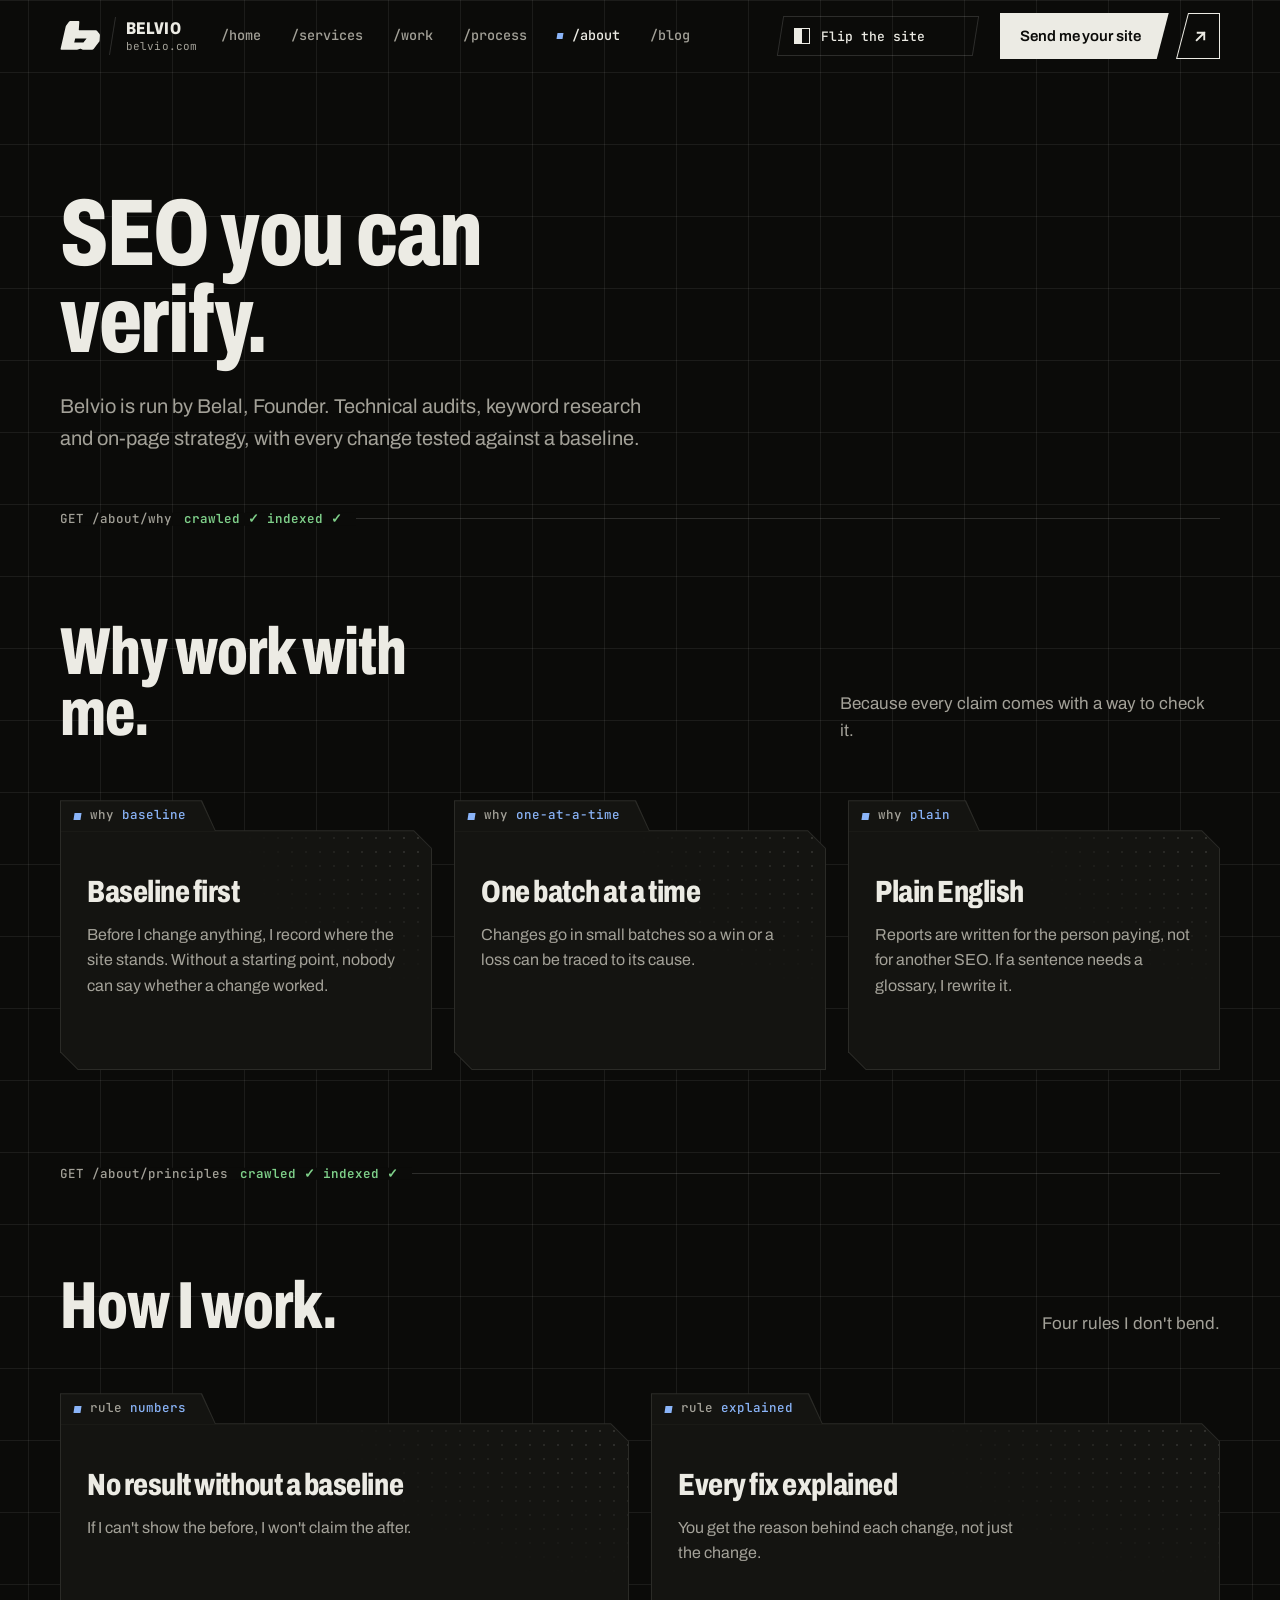
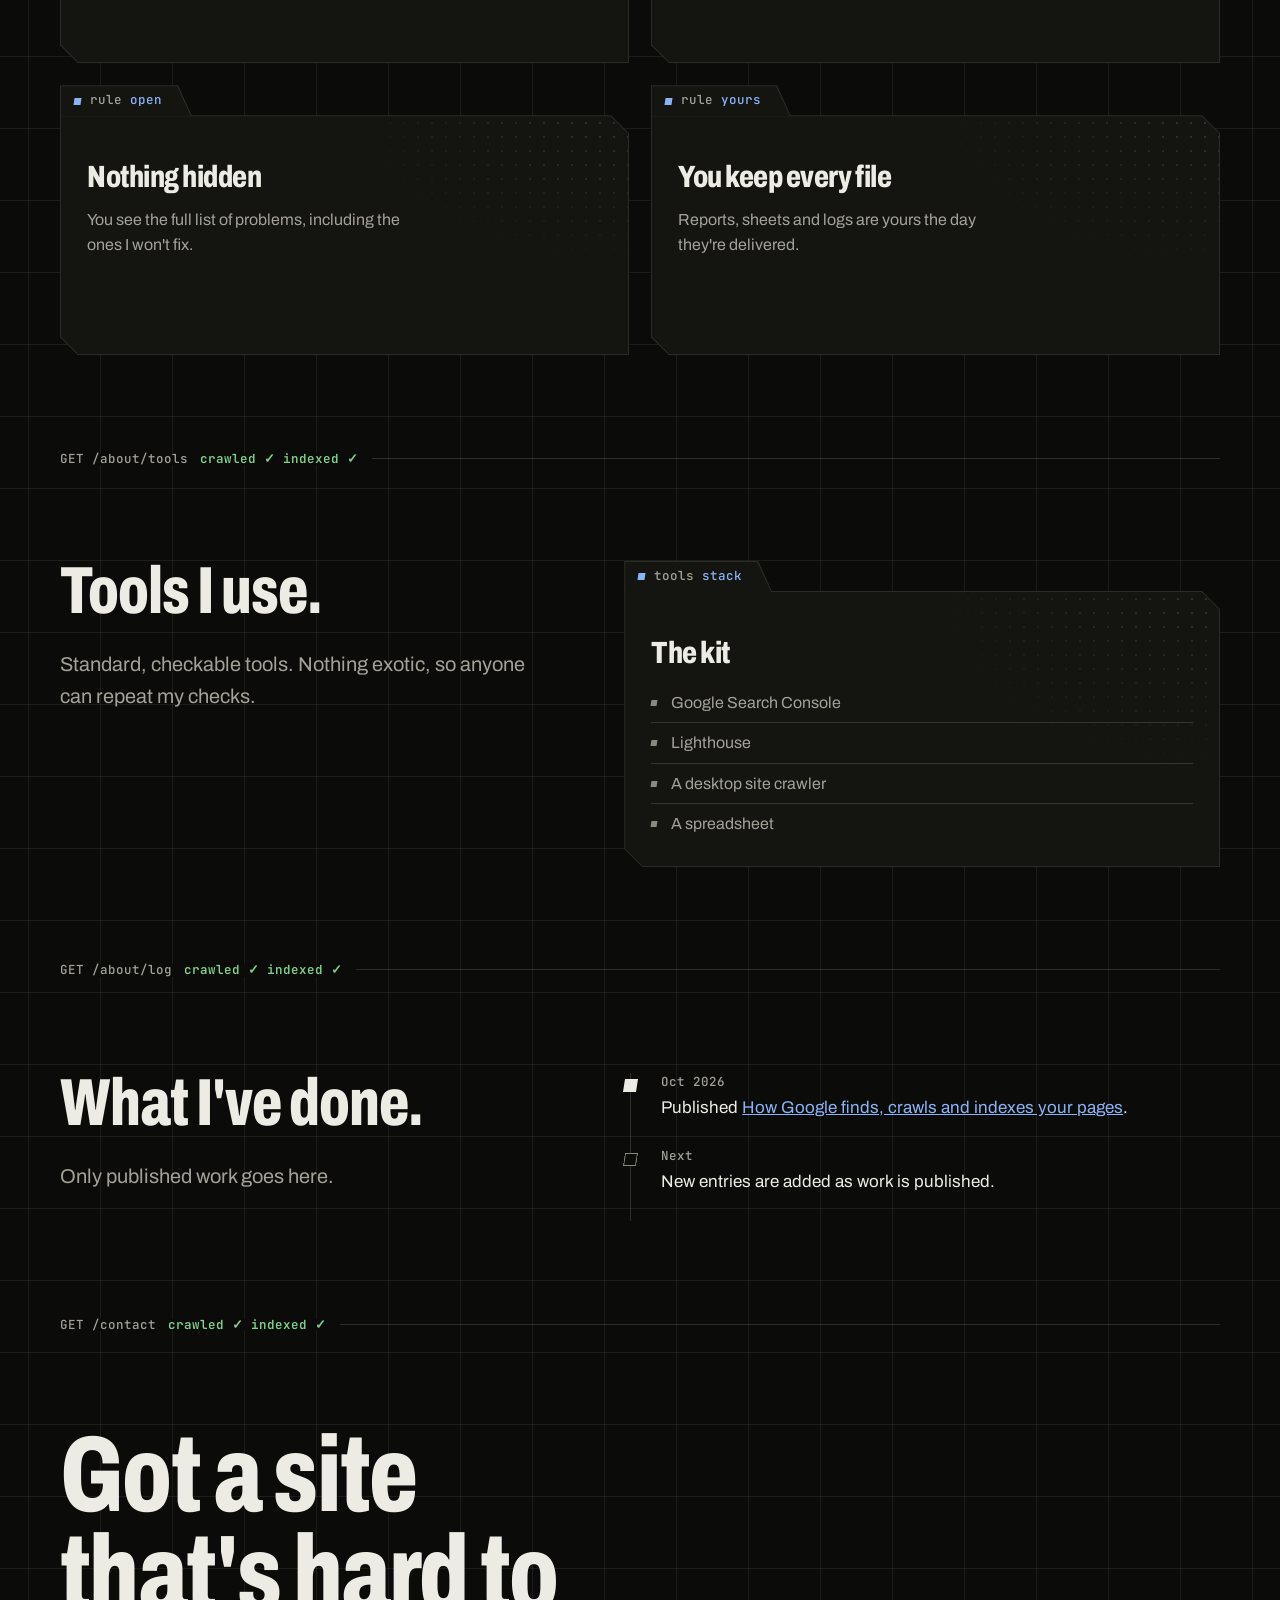
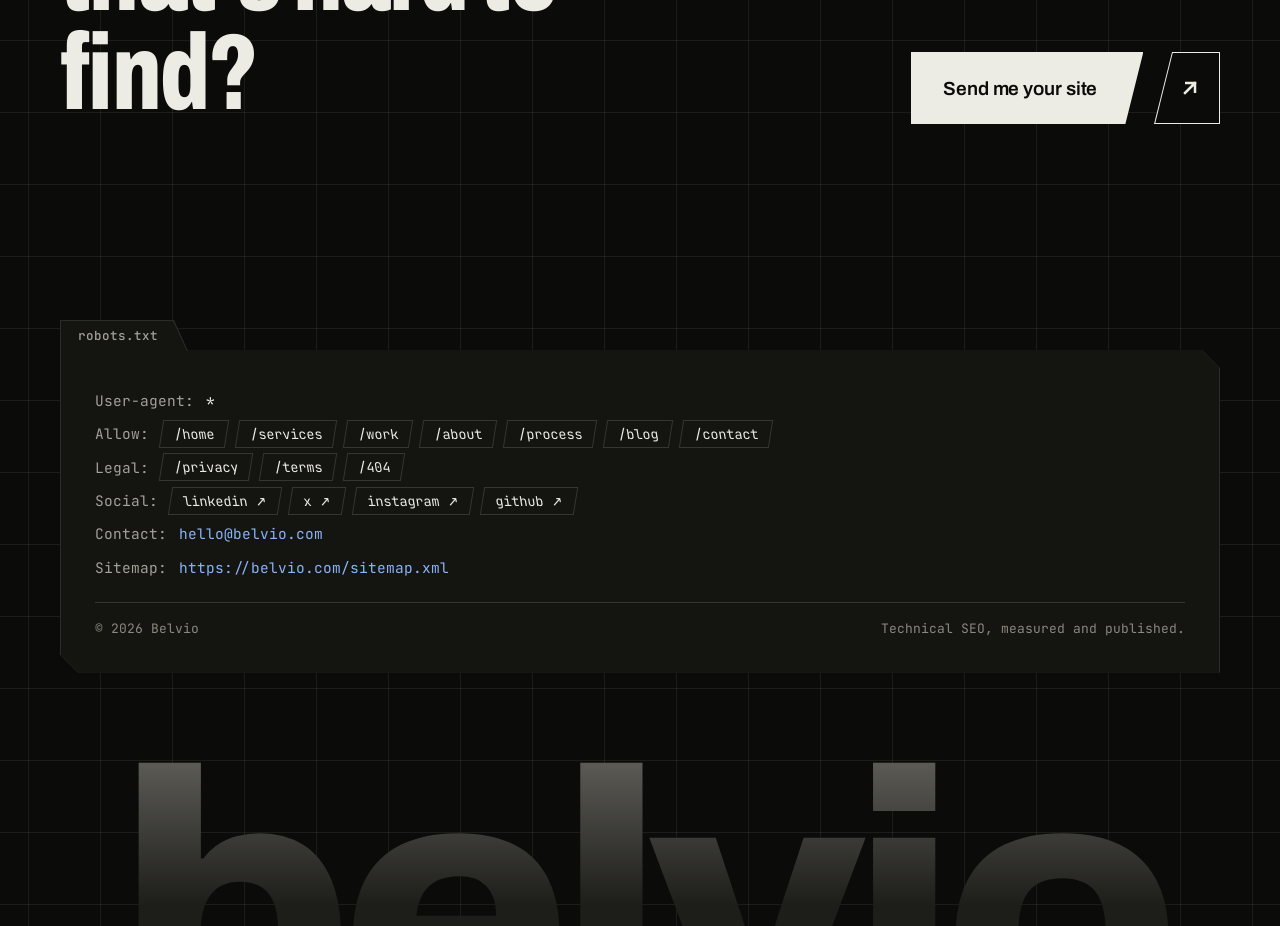
==== about/index.html @ 47d2bfbf "Initial commit" ====
<!doctype html>
<html lang="en">
<head>
<meta charset="utf-8">
<meta name="viewport" content="width=device-width, initial-scale=1">
<title>About | Belvio</title>
<meta name="description" content="Belvio is run by Belal, Founder. Technical SEO audits, keyword research and on-page strategy, with every change tested against a baseline.">

<link rel="canonical" href="https://belvio.com/about/">
<meta name="theme-color" content="#0b0b09">
<meta property="og:type" content="website"><meta property="og:site_name" content="Belvio"><meta property="og:title" content="About | Belvio"><meta property="og:description" content="Belvio is run by Belal, Founder. Technical SEO audits, keyword research and on-page strategy, with every change tested against a baseline."><meta property="og:url" content="https://belvio.com/about/"><meta property="og:image" content="https://belvio.com/assets/img/og-image.png">
<meta name="twitter:card" content="summary_large_image"><meta name="twitter:title" content="About | Belvio"><meta name="twitter:description" content="Belvio is run by Belal, Founder. Technical SEO audits, keyword research and on-page strategy, with every change tested against a baseline."><meta name="twitter:image" content="https://belvio.com/assets/img/og-image.png">
<link rel="icon" href="/assets/img/favicon.svg" type="image/svg+xml">
<link rel="apple-touch-icon" href="/assets/img/apple-touch-icon.png">
<link rel="manifest" href="/site.webmanifest">
<link rel="preload" href="/assets/fonts/archivo-variable.woff2" as="font" type="font/woff2" crossorigin>
<link rel="preload" href="/assets/fonts/jetbrains-mono-variable.woff2" as="font" type="font/woff2" crossorigin>
<script src="/assets/js/motion.js"></script>

<link rel="stylesheet" href="/assets/css/vendor/lenis.css">
<link rel="stylesheet" href="/assets/css/base.css">
<link rel="stylesheet" href="/assets/css/layout.css">
<link rel="stylesheet" href="/assets/css/components.css">
<link rel="stylesheet" href="/assets/css/pages.css">
<link rel="stylesheet" href="/assets/css/mode.css">
<script type="application/ld+json">{"@context": "https://schema.org", "@type": "AboutPage", "name": "About Belvio", "url": "https://belvio.com/about/", "mainEntity": {"@type": "Organization", "@id": "https://belvio.com/#org", "name": "Belvio", "url": "https://belvio.com/", "logo": "https://belvio.com/assets/img/logo.svg", "email": "hello@belvio.com", "founder": {"@type": "Person", "name": "Belal", "jobTitle": "Founder"}}}</script><script type="application/ld+json">{"@context": "https://schema.org", "@type": "BreadcrumbList", "itemListElement": [{"@type": "ListItem", "position": 1, "name": "Home", "item": "https://belvio.com/"}, {"@type": "ListItem", "position": 2, "name": "About", "item": "https://belvio.com/about/"}]}</script>
</head>
<body>

<div class="bg-grid" aria-hidden="true"></div><div class="bg-glow" aria-hidden="true"></div>
<header class="site-header"><a class="skip" href="#main">Skip to content</a>
<nav class="nav" aria-label="Main"><a class="nav__logo" href="/" aria-label="Belvio, home"><svg class="logo-mark" viewBox="0 0 100 71.8" aria-hidden="true"><path fill="currentColor" fill-rule="evenodd" d="M22.4 1.9Q23.7 0.1 25.9 0.1L46.3 0.1Q48.5 0.1 48.3 2.3L47.0 22.0Q46.9 23.4 48.3 23.4L89.2 23.4Q91.8 23.4 93.4 25.4L98.5 31.7Q100.0 33.6 99.8 36.0L99.0 48.5Q98.8 50.9 97.3 52.8L84.1 69.8Q82.6 71.7 80.2 71.7L57.5 71.7Q56.5 71.7 55.6 71.3L52.1 69.6Q51.4 69.3 50.6 69.5L44.7 71.4Q43.7 71.7 42.7 71.7L3.4 71.7Q1.0 71.7 1.5 69.4L14.0 14.8Q14.5 12.5 15.9 10.6Z M38.0 44.0L66.5 44.0L58.5 53.5L35.5 53.5Z"/></svg><span class="nav__name"><b>Belvio</b><i>belvio.com</i></span></a>
<ul class="nav__links" id="menu"><li><a href="/" data-key="home"><span class="p">/home</span><span class="w">Home</span><small>200</small></a></li><li><a href="/#services" data-key="services"><span class="p">/services</span><span class="w">Services</span><small>200</small></a></li><li><a href="/#work" data-key="work"><span class="p">/work</span><span class="w">Work</span><small>200</small></a></li><li><a href="/#process" data-key="process"><span class="p">/process</span><span class="w">Process</span><small>200</small></a></li><li><a href="/#about" data-key="about" class="is-active" aria-current="page"><span class="p">/about</span><span class="w">About</span><small>200</small></a></li><li><a href="/blog/" data-key="blog"><span class="p">/blog</span><span class="w">Blog</span><small>200</small></a></li><li class="nav__menu-extra"><a class="btn " href="/contact/"><span class="btn__body"><span class="btn__bl"><span class="t1">Send me your site</span><span class="t2" aria-hidden="true"><span class="mb">Crawl it now</span><span class="mf">Let's go</span></span></span></span><span class="btn__chip" aria-hidden="true"><svg class="i1" viewBox="0 0 16 16" fill="none" stroke="currentColor" stroke-width="2" stroke-linecap="square"><path d="M4 12L12 4M5 4h7v7"/></svg><svg class="i2" viewBox="0 0 16 16" fill="none" stroke="currentColor" stroke-width="2" stroke-linecap="square"><path d="M4 12L12 4M5 4h7v7"/></svg></span></a><br><button class="mode mode--menu" type="button" aria-pressed="false" aria-label="Flip the site: switch between the back end and the front end view"><span class="mode__ico" aria-hidden="true"></span><span class="mode__bl"><span class="t1">Flip the site</span><span class="t2" aria-hidden="true"><span class="mb">See the front end</span><span class="mf">See the back end</span></span></span></button><p>User-agent: *<br>Sitemap: belvio.com/sitemap.xml</p></li></ul>
<button class="mode" type="button" aria-pressed="false" aria-label="Flip the site: switch between the back end and the front end view"><span class="mode__ico" aria-hidden="true"></span><span class="mode__bl"><span class="t1">Flip the site</span><span class="t2" aria-hidden="true"><span class="mb">See the front end</span><span class="mf">See the back end</span></span></span></button>
<span class="nav__cta"><a class="btn btn--sm" href="/contact/"><span class="btn__body"><span class="btn__bl"><span class="t1">Send me your site</span><span class="t2" aria-hidden="true"><span class="mb">Crawl it now</span><span class="mf">Let's go</span></span></span></span><span class="btn__chip" aria-hidden="true"><svg class="i1" viewBox="0 0 16 16" fill="none" stroke="currentColor" stroke-width="2" stroke-linecap="square"><path d="M4 12L12 4M5 4h7v7"/></svg><svg class="i2" viewBox="0 0 16 16" fill="none" stroke="currentColor" stroke-width="2" stroke-linecap="square"><path d="M4 12L12 4M5 4h7v7"/></svg></span></a></span>
<button class="nav__toggle" type="button" aria-expanded="false" aria-controls="menu" aria-label="Open menu"><span class="nav__bars"></span></button></nav></header>
<main id="main">
<section class="page-hero" data-snap-section><div class="wrap"><h1 data-reveal>SEO you can <mark class="hl">verify.</mark></h1><p class="lede" data-reveal>Belvio is run by Belal, Founder. Technical audits, keyword research and on-page strategy, with every change tested against a baseline.</p></div></section><section class="sec "><div class="wrap"><div class="sec__in"><div class="crawl" data-reveal><span><span class="mb">GET /about/why</span><span class="mf">Why me</span></span><b>crawled ✓ indexed ✓</b></div><div class="head"><h2 data-reveal>Why work <mark class="hl">with me.</mark></h2><p data-reveal>Because every claim comes with a way to check it.</p></div><div class="grid-3"><article class="card " data-reveal><div class="card__tab"><span>why</span><em>&nbsp;baseline</em></div><div class="card__body"><h3>Baseline first</h3><p>Before I change anything, I record where the site stands. Without a starting point, nobody can say whether a change worked.</p></div></article><article class="card " data-reveal><div class="card__tab"><span>why</span><em>&nbsp;one-at-a-time</em></div><div class="card__body"><h3>One batch at a time</h3><p>Changes go in small batches so a win or a loss can be traced to its cause.</p></div></article><article class="card " data-reveal><div class="card__tab"><span>why</span><em>&nbsp;plain</em></div><div class="card__body"><h3>Plain English</h3><p>Reports are written for the person paying, not for another SEO. If a sentence needs a glossary, I rewrite it.</p></div></article></div></div></div></section><section class="sec "><div class="wrap"><div class="sec__in"><div class="crawl" data-reveal><span><span class="mb">GET /about/principles</span><span class="mf">Principles</span></span><b>crawled ✓ indexed ✓</b></div><div class="head"><h2 data-reveal>How I <mark class="hl">work.</mark></h2><p data-reveal>Four rules I don't bend.</p></div><div class="grid-2"><article class="card " data-reveal><div class="card__tab"><span>rule</span><em>&nbsp;numbers</em></div><div class="card__body"><h3>No result without a baseline</h3><p>If I can't show the before, I won't claim the after.</p></div></article><article class="card " data-reveal><div class="card__tab"><span>rule</span><em>&nbsp;explained</em></div><div class="card__body"><h3>Every fix explained</h3><p>You get the reason behind each change, not just the change.</p></div></article><article class="card " data-reveal><div class="card__tab"><span>rule</span><em>&nbsp;open</em></div><div class="card__body"><h3>Nothing hidden</h3><p>You see the full list of problems, including the ones I won't fix.</p></div></article><article class="card " data-reveal><div class="card__tab"><span>rule</span><em>&nbsp;yours</em></div><div class="card__body"><h3>You keep every file</h3><p>Reports, sheets and logs are yours the day they're delivered.</p></div></article></div></div></div></section><section class="sec "><div class="wrap"><div class="sec__in"><div class="crawl" data-reveal><span><span class="mb">GET /about/tools</span><span class="mf">Tools</span></span><b>crawled ✓ indexed ✓</b></div><div class="split"><div data-reveal><h2>Tools I <mark class="hl">use.</mark></h2><p class="lede">Standard, checkable tools. Nothing exotic, so anyone can repeat my checks.</p></div><article class="card " data-reveal><div class="card__tab"><span>tools</span><em>&nbsp;stack</em></div><div class="card__body"><h3>The kit</h3><ul><li>Google Search Console</li><li>Lighthouse</li><li>A desktop site crawler</li><li>A spreadsheet</li></ul></div></article></div></div></div></section><section class="sec "><div class="wrap"><div class="sec__in"><div class="crawl" data-reveal><span><span class="mb">GET /about/log</span><span class="mf">Log</span></span><b>crawled ✓ indexed ✓</b></div><div class="split"><div data-reveal><h2>What I've <mark class="hl">done.</mark></h2><p class="lede">Only published work goes here.</p></div><ol class="timeline" data-reveal><li><time datetime="2026-10-14">Oct 2026</time>Published <a href="/blog/posts/how-google-crawls-and-indexes/" style="color:var(--link)">How Google finds, crawls and indexes your pages</a>.</li><li class="open"><time>Next</time>New entries are added as work is published.</li></ol></div></div></div></section><!-- LATER, only when real: certifications, client quotes, client logos. Never add placeholders with invented names. --><section class="sec "><div class="wrap"><div class="sec__in"><div class="crawl" data-reveal><span><span class="mb">GET /contact</span><span class="mf">Contact</span></span><b>crawled ✓ indexed ✓</b></div><div class="cta"><div class="row"><h2 data-reveal>Got a site that's <mark class="hl">hard to find?</mark></h2><div data-reveal><a class="btn btn--lg" href="/contact/"><span class="btn__body"><span class="btn__bl"><span class="t1">Send me your site</span><span class="t2" aria-hidden="true"><span class="mb">Crawl it now</span><span class="mf">Let's go</span></span></span></span><span class="btn__chip" aria-hidden="true"><svg class="i1" viewBox="0 0 16 16" fill="none" stroke="currentColor" stroke-width="2" stroke-linecap="square"><path d="M4 12L12 4M5 4h7v7"/></svg><svg class="i2" viewBox="0 0 16 16" fill="none" stroke="currentColor" stroke-width="2" stroke-linecap="square"><path d="M4 12L12 4M5 4h7v7"/></svg></span></a></div></div></div></div></div></section>
</main>
<footer class="site-footer"><div class="wrap">
<div class="robots" data-reveal><div class="robots__tab">robots.txt</div><div class="robots__in">
<div class="line line--inline mb"><span class="k">User-agent:</span> *</div>
<div class="line"><span class="k"><span class="mb">Allow:</span><span class="mf">Pages</span></span><a class="rchip" href="/"><span><span class="mb">/home</span><span class="mf">Home</span></span></a><a class="rchip" href="/#services"><span><span class="mb">/services</span><span class="mf">Services</span></span></a><a class="rchip" href="/#work"><span><span class="mb">/work</span><span class="mf">Work</span></span></a><a class="rchip" href="/#about"><span><span class="mb">/about</span><span class="mf">About</span></span></a><a class="rchip" href="/#process"><span><span class="mb">/process</span><span class="mf">Process</span></span></a><a class="rchip" href="/blog/"><span><span class="mb">/blog</span><span class="mf">Blog</span></span></a><a class="rchip" href="/contact/"><span><span class="mb">/contact</span><span class="mf">Contact</span></span></a></div>
<div class="line"><span class="k"><span class="mb">Legal:</span><span class="mf">Legal</span></span><a class="rchip" href="/privacy/"><span><span class="mb">/privacy</span><span class="mf">Privacy</span></span></a><a class="rchip" href="/terms/"><span><span class="mb">/terms</span><span class="mf">Terms</span></span></a><a class="rchip" href="/404.html"><span><span class="mb">/404</span><span class="mf">404</span></span></a></div>
<div class="line"><span class="k"><span class="mb">Social:</span><span class="mf">Social</span></span><a class="rchip" href="https://www.linkedin.com/" target="_blank" rel="noopener"><span><span class="mb">linkedin ↗</span><span class="mf">LinkedIn ↗</span></span></a><a class="rchip" href="https://x.com/" target="_blank" rel="noopener"><span><span class="mb">x ↗</span><span class="mf">X ↗</span></span></a><a class="rchip" href="https://www.instagram.com/" target="_blank" rel="noopener"><span><span class="mb">instagram ↗</span><span class="mf">Instagram ↗</span></span></a><a class="rchip" href="https://github.com/" target="_blank" rel="noopener"><span><span class="mb">github ↗</span><span class="mf">GitHub ↗</span></span></a></div>
<div class="line line--inline"><span class="k"><span class="mb">Contact:</span><span class="mf">Email</span></span> <a href="mailto:hello@belvio.com">hello@belvio.com</a></div>
<div class="line mb"><span class="k">Sitemap:</span> <a href="/sitemap.xml">https://belvio.com/sitemap.xml</a></div>
<div class="robots__legal"><span>© 2026 Belvio</span><span><span class="mb">Technical SEO, measured and published.</span><span class="mf">Audits you can check.</span></span></div></div></div>
<div class="wm" aria-hidden="true" data-reveal>belvio</div></div></footer>
<script src="/assets/js/vendor/lenis.min.js"></script>
<script src="/assets/js/smooth.js"></script>
<script src="/assets/js/nav.js"></script>
<script src="/assets/js/mode.js"></script>
<script src="/assets/js/buttons.js"></script>
<script src="/assets/js/grid.js"></script>




<script src="/assets/js/reveal.js"></script>
</body>
</html>
---- assets/css/vendor/lenis.css ----
html.lenis,
html.lenis body {
  height: auto;
}

.lenis:not(.lenis-autoToggle).lenis-stopped {
  overflow: clip;
}

.lenis [data-lenis-prevent],
.lenis [data-lenis-prevent-wheel],
.lenis [data-lenis-prevent-touch],
.lenis [data-lenis-prevent-vertical],
.lenis [data-lenis-prevent-horizontal] {
  overscroll-behavior: contain;
}

.lenis.lenis-smooth iframe {
  pointer-events: none;
}

.lenis.lenis-autoToggle {
  transition-property: overflow;
  transition-duration: 1ms;
  transition-behavior: allow-discrete;
}
---- assets/css/base.css ----
/* Belvio: base. Tokens, fonts, reset, type, background grid */
@font-face{font-family:"Archivo";src:url("/assets/fonts/archivo-variable.woff2") format("woff2");font-weight:100 900;font-stretch:62% 125%;font-display:swap}
@font-face{font-family:"JetBrains Mono";src:url("/assets/fonts/jetbrains-mono-variable.woff2") format("woff2");font-weight:100 800;font-display:swap}

:root{
  --bg:#0b0b09;
  --bg-2:#141411;
  --ink:#ecebe4;
  --muted:#a3a198;
  --faint:#8a887f;
  --line:rgba(255,255,255,.14);
  --line-solid:#2b2b27;
  --link:#8ab4f8;
  --ok:#7fd08a;
  --sans:"Archivo","Helvetica Neue",Arial,ui-sans-serif,system-ui,sans-serif;
  --mono:"JetBrains Mono",ui-monospace,Menlo,Consolas,monospace;
  --maxw:1240px;
  --gutter:clamp(20px,4vw,40px);
  --ease:cubic-bezier(.16,1,.3,1);
  --ease-io:cubic-bezier(.76,0,.24,1);
  --gx:-999px;--gy:-999px;
}
*,*::before,*::after{box-sizing:border-box}
html{-webkit-text-size-adjust:100%;background:var(--bg);scroll-behavior:smooth}
html.lenis,html.lenis body{height:auto}
html.lenis{scroll-behavior:auto!important}
body{margin:0;background:var(--bg);color:var(--ink);font:400 17px/1.6 var(--sans);-webkit-font-smoothing:antialiased;text-rendering:optimizeLegibility;position:relative;overflow-x:hidden}
body.menu-open{overflow:hidden}
img,svg{display:block;max-width:100%}
a{color:inherit}
p{margin:0}
ul,ol{margin:0;padding:0}
h1,h2,h3{margin:0;font-weight:800;font-stretch:70%;line-height:.92;letter-spacing:-.015em}
h1{font-size:clamp(48px,7.4vw,108px)}
h2{font-size:clamp(40px,5.2vw,76px)}
h3{font-size:clamp(25px,2.4vw,31px);font-stretch:76%;line-height:1}
:focus-visible{outline:2px solid var(--ink);outline-offset:3px}
.skip{position:absolute;left:-999px;top:0}
.skip:focus{left:12px;top:12px;z-index:100;padding:10px 16px;background:var(--ink);color:var(--bg)}
.sr-only{position:absolute;width:1px;height:1px;overflow:hidden;clip:rect(0 0 0 0);white-space:nowrap}
.mono{font-family:var(--mono)}
.muted{color:var(--muted)}
.wrap{width:min(100%,var(--maxw));margin-inline:auto;padding-inline:var(--gutter);position:relative;z-index:1}

/* ---- background grid: faint and even across the whole page; brightens near the cursor ---- */
.bg-grid,.bg-glow{pointer-events:none;z-index:0}
.bg-grid{
  position:absolute;inset:0;
  background-image:linear-gradient(to right,rgba(255,255,255,.07) 1px,transparent 1px),linear-gradient(to bottom,rgba(255,255,255,.07) 1px,transparent 1px);
  background-size:72px 72px;background-position:center top;
}
.bg-glow{
  position:fixed;inset:0;
  background-image:linear-gradient(to right,rgba(138,180,248,.30) 1px,transparent 1px),linear-gradient(to bottom,rgba(138,180,248,.30) 1px,transparent 1px);
  background-size:72px 72px;background-position:center top;
  -webkit-mask-image:radial-gradient(220px 220px at var(--gx) var(--gy),#000,transparent);
  mask-image:radial-gradient(220px 220px at var(--gx) var(--gy),#000,transparent);
}
@media (hover:none){.bg-glow{display:none}}
html[data-motion="reduced"] .bg-glow{display:none}
---- assets/css/layout.css ----
/* Belvio: layout. Header, nav, sections, footer */
.logo-mark{flex:none;display:inline-block;width:40px;height:auto;color:var(--ink)}

/* ---- header: flat full-width bar ---- */
.site-header{position:fixed;top:0;left:0;right:0;z-index:50;height:72px;border-bottom:1px solid transparent;transition:background .3s,border-color .3s,transform .4s var(--ease)}
.site-header.is-hidden{transform:translateY(-100%)}
.site-header.is-scrolled{background:rgba(11,11,9,.94);border-color:var(--line)}
.nav{position:relative;height:100%;width:min(100%,var(--maxw));margin-inline:auto;padding-inline:var(--gutter);display:flex;align-items:center;justify-content:space-between;gap:24px}
.nav__logo{display:inline-flex;align-items:center;gap:12px;text-decoration:none;font:800 21px/1 var(--sans);font-stretch:80%;position:relative;z-index:3}
.nav__links{list-style:none;display:flex;gap:30px;font:500 13.5px/1 var(--mono)}
.nav__links a{position:relative;display:inline-flex;align-items:center;text-decoration:none;color:var(--muted);transition:color .2s;padding:8px 0}
.nav__links a:hover{color:var(--ink)}
.nav__links a.is-active{color:var(--ink)}
.nav__links a.is-active::before{content:"";width:6px;height:6px;margin-right:9px;background:var(--link);transform:skewX(-9deg)}
.nav__links .w,.nav__links small,.nav__menu-extra{display:none}
.nav__toggle{display:none}
.nav__cta{position:relative;z-index:3}

/* ---- sections ---- */
.sec__in{position:relative;border-top:1px solid var(--line);padding:clamp(56px,8vw,104px) 0}
.crawl{position:absolute;top:0;left:0;transform:translateY(-50%);padding-right:14px;background:var(--bg);font:500 12.5px/1 var(--mono);color:var(--muted);display:flex;gap:12px;white-space:nowrap}
.crawl b{color:var(--ok);font-weight:600}
.head{display:flex;justify-content:space-between;align-items:flex-end;gap:40px;margin-bottom:clamp(32px,5vw,56px)}
.head h2{max-width:14ch}
.head p{max-width:38ch;color:var(--muted)}
.grid-3{display:grid;grid-template-columns:repeat(3,1fr);gap:22px}
.grid-2{display:grid;grid-template-columns:repeat(2,1fr);gap:22px}
.page-hero{padding:clamp(130px,16vw,190px) 0 clamp(36px,5vw,64px)}
.page-hero h1{max-width:14ch}
.lede{margin-top:26px;max-width:54ch;color:var(--muted);font-size:clamp(17px,1.6vw,20px)}

/* ---- footer: a compact robots.txt with button-chips ---- */
.site-footer{position:relative;overflow:hidden;padding-top:clamp(48px,7vw,88px)}
.robots{--c:18px;position:relative;margin-top:36px;font:400 14.5px/1.5 var(--mono)}
.robots::before{content:"";position:absolute;inset:0;background:var(--line-solid);clip-path:polygon(0 0,calc(100% - var(--c)) 0,100% var(--c),100% 100%,var(--c) 100%,0 calc(100% - var(--c)))}
.robots__in{position:relative;margin:1px;padding:clamp(22px,3vw,34px);background:var(--bg-2);clip-path:polygon(0 0,calc(100% - var(--c) + .6px) 0,100% calc(var(--c) - .6px),100% 100%,calc(var(--c) - .6px) 100%,0 calc(100% - var(--c) + .6px))}
.robots__tab{position:absolute;left:0;bottom:calc(100% - 1px);z-index:1;height:31px;padding:0 30px 1px 18px;display:flex;align-items:center;font:500 12.5px var(--mono);color:var(--muted);background:var(--line-solid);clip-path:polygon(0 0,calc(100% - 14px) 0,100% 100%,0 100%);isolation:isolate}
.robots__tab::before{content:"";position:absolute;inset:1px 1px 0 1px;background:var(--bg-2);clip-path:polygon(0 0,calc(100% - 14px) 0,100% 100%,0 100%);z-index:-1}
.robots .line{display:flex;flex-wrap:wrap;align-items:center;gap:6px 10px;min-height:2.3em}
.robots .c{color:var(--faint)}
.robots .k{color:var(--muted);margin-right:2px}
.robots a:not(.rchip){color:var(--link);text-decoration:none}
.robots a:not(.rchip):hover{text-decoration:underline;text-underline-offset:4px}
.rchip{display:inline-block;padding:3px 12px;border:1px solid var(--line);color:var(--ink);text-decoration:none;font-size:13.5px;transform:skewX(-9deg);transition:background .25s,color .25s,border-color .25s}
.rchip span{display:inline-block;transform:skewX(9deg)}
@media (hover:hover){.rchip:hover{background:var(--ink);color:var(--bg);border-color:var(--ink)}}
.robots__legal{margin-top:18px;padding-top:16px;border-top:1px solid var(--line);color:var(--faint);font-size:13px;display:flex;justify-content:space-between;gap:16px;flex-wrap:wrap}
.nav__name{position:relative;display:flex;flex-direction:column;gap:4px;padding-left:14px}
.nav__name::before{content:"";position:absolute;left:0;top:-3px;bottom:-3px;width:1px;background:var(--line);transform:skewX(-9deg)}
.nav__name b{font:800 17px/1 var(--sans);font-stretch:78%;letter-spacing:.02em;text-transform:uppercase;color:var(--ink)}
.nav__name i{font:400 11px/1 var(--mono);font-style:normal;color:var(--muted);letter-spacing:.01em}
.wm{position:relative;z-index:1;margin-top:clamp(24px,4vw,48px);font:800 min(380px,30vw)/1 var(--sans);font-stretch:100%;letter-spacing:-.045em;text-align:center;height:.54em;overflow:hidden;white-space:nowrap;color:transparent;background:linear-gradient(180deg,#6d6c66,#1d1d1a 90%);-webkit-background-clip:text;background-clip:text;user-select:none}

/* ---- phone ---- */
@media (max-width:720px){
  .site-header{height:64px}
  .site-header.is-scrolled{background:rgba(11,11,9,.94)}
  .nav{justify-content:flex-end}
  .nav__logo{position:absolute;left:50%;top:50%;transform:translate(-50%,-50%)}
  .nav .nav__cta{display:none}
  .nav__toggle{position:relative;z-index:3;display:inline-grid;place-items:center;width:44px;height:44px;margin-right:-10px;padding:0;border:0;background:transparent;color:var(--ink);cursor:pointer;-webkit-tap-highlight-color:transparent}
  .nav__bars{position:relative;display:block;width:24px;height:10px}
  .nav__bars::before,.nav__bars::after{content:"";position:absolute;left:0;right:0;height:2px;background:currentColor;transition:top .55s var(--ease-io),transform .55s var(--ease-io)}
  .nav__bars::before{top:0}.nav__bars::after{top:8px}
  body.menu-open .nav__bars::before{top:4px;transform:rotate(45deg)}
  body.menu-open .nav__bars::after{top:4px;transform:rotate(-45deg)}
  .nav__links{position:fixed;inset:0;z-index:2;flex-direction:column;justify-content:center;align-items:stretch;gap:0;padding:92px var(--gutter) 40px;background:var(--bg);font:inherit;visibility:hidden;pointer-events:none;overflow-y:auto;clip-path:circle(0 at calc(100% - 32px) 32px);transition:clip-path .75s var(--ease-io),visibility 0s .75s}
  body.menu-open .nav__links{visibility:visible;pointer-events:auto;clip-path:circle(150vmax at calc(100% - 32px) 32px);transition:clip-path .9s var(--ease-io),visibility 0s}
  .nav__links::before{content:"belvio.com/";font:500 13px var(--mono);color:var(--faint);margin-bottom:14px;padding-left:2px}
  .nav__links li{position:relative;margin-left:4px;border-left:2px solid var(--line);opacity:0;transform:translateY(46px);transition:opacity .25s,transform .25s}
  .nav__links li::before{content:"";position:absolute;left:0;top:50%;width:14px;height:2px;background:var(--line)}
  body.menu-open .nav__links li{opacity:1;transform:none;transition:opacity .8s var(--ease),transform .9s var(--ease);transition-delay:calc(.3s + var(--i,0)*.08s)}
  .nav__links li:nth-child(1){--i:0}.nav__links li:nth-child(2){--i:1}.nav__links li:nth-child(3){--i:2}.nav__links li:nth-child(4){--i:3}.nav__links li:nth-child(5){--i:4}.nav__links li:nth-child(6){--i:5}.nav__links li:nth-child(7){--i:6}
  .nav__links li:not(.nav__menu-extra) a{display:flex;justify-content:space-between;align-items:baseline;padding:5px 0 5px 24px;color:var(--ink)}
  .nav__links li:not(.nav__menu-extra) a.is-active{color:var(--link)}
  .nav__links a.is-active::before{display:none}
  .nav__links .p{display:none}
  .nav__links .w{display:block;font:800 clamp(40px,12.5vw,56px)/1 var(--sans);font-stretch:68%;letter-spacing:-.01em}
  .nav__links small{display:block;font:500 12px var(--mono);color:var(--ok)}
  .nav__links li.nav__menu-extra{display:block;border:0;margin:34px 0 0;padding:0}
  .nav__links li.nav__menu-extra::before{display:none}
  .nav__menu-extra .btn{margin-left:8px}
  .nav__menu-extra p{margin:28px 0 0 8px;font:400 12.5px/1.8 var(--mono);color:var(--faint)}
  html[data-motion="reduced"] .nav__links{clip-path:none;opacity:0;transition:opacity .2s,visibility 0s .2s}
  html[data-motion="reduced"] body.menu-open .nav__links{opacity:1;transition:opacity .2s,visibility 0s}
  html[data-motion="reduced"] .nav__links li{opacity:1;transform:none;transition:none}
  html[data-motion="reduced"] .nav__bars::before,html[data-motion="reduced"] .nav__bars::after{transition:none}
  .head{flex-direction:column;align-items:flex-start;gap:18px}
  .grid-3,.grid-2{grid-template-columns:1fr}
  .robots{font-size:13px;margin-top:30px}
  .robots__in{padding:24px 18px 18px}
  .robots .line{gap:8px;margin-bottom:20px;min-height:0}
  .robots .k{flex:0 0 100%;margin:0 0 2px;font-size:11.5px;letter-spacing:.06em;text-transform:uppercase;color:var(--faint)}
  .robots .line--inline{margin-bottom:16px}
  .robots .line--inline .k{flex:none;margin:0 8px 0 0}
  .robots .rchip{padding:5px 12px;font-size:13px}
  .robots .line:last-of-type{margin-bottom:6px}
  .robots a:not(.rchip){overflow-wrap:anywhere;font-size:12.5px}
  .robots__legal{margin-top:12px;padding-top:14px;flex-direction:column;gap:4px;font-size:12px}
}
@media (min-width:721px) and (max-width:980px){
  .nav__links{gap:16px;font-size:12.5px}
  .grid-3{grid-template-columns:1fr 1fr}
}
---- assets/css/components.css ----
/* Belvio: components. Bracket buttons, tab cards, chips, steps, forms, reveals */

/* ---- buttons: slanted label + slanted arrow part. Hover: the arrow part slides to meet the label, turns blue. ---- */
.btn{--cream:var(--ink);--blk:var(--bg);
  --h:58px;--s:15px;--gap:9px;--cw:54px;--spring:cubic-bezier(.3,1.5,.5,1);--snap:cubic-bezier(.7,0,.2,1);
  --body-fill:var(--cream);--body-line:transparent;--body-ink:var(--blk);--body-solid:var(--cream);
  --chip-line:var(--cream);--chip-in:var(--blk);--chip-arrow:var(--cream);
  position:relative;display:inline-flex;align-items:stretch;gap:var(--gap);height:var(--h);padding:0;border:0;background:none;
  text-decoration:none;color:var(--body-ink);font:600 16px/1 var(--sans);font-stretch:100%;letter-spacing:-.005em;cursor:pointer;
  touch-action:manipulation;-webkit-tap-highlight-color:transparent;user-select:none;-webkit-user-select:none}
.btn:focus-visible{outline:1px solid var(--link);outline-offset:6px}
.btn__body,.btn__chip{will-change:transform}
.btn--ghost{--body-fill:var(--bg-2);--body-line:var(--line-solid);--body-ink:var(--cream);--chip-in:var(--cream);--chip-arrow:var(--blk);--chip-line:var(--cream)}
.btn--dark{--body-solid:var(--blk);--body-ink:var(--cream);--chip-line:var(--blk);--chip-in:var(--cream);--chip-arrow:var(--blk)}
.btn__body{position:relative;display:flex;align-items:center;padding:0 calc(var(--s) + 20px) 0 26px;background:var(--body-line);color:var(--body-ink);white-space:nowrap;
  clip-path:polygon(0 0,100% 0,calc(100% - var(--s)) 100%,0 100%);transition:transform .45s var(--spring),background .3s}
.btn__body::before{content:"";position:absolute;inset:1px;background:var(--body-fill);clip-path:polygon(0 0,calc(100% - .29px) 0,calc(100% - var(--s) + .23px) 100%,0 100%);transition:background .3s}
.btn:not(.btn--ghost) .btn__body{background:var(--body-solid)}
.btn:not(.btn--ghost) .btn__body::before{display:none}
.btn__bl{position:relative;display:inline-grid;overflow:hidden;padding:3px 0}
.btn__bl>span{grid-area:1/1;white-space:nowrap;transition:transform .45s var(--snap) .08s}
.btn__bl .t2{transform:translateY(130%)}
.btn__chip{position:relative;display:grid;place-items:center;width:var(--cw);overflow:hidden;background:var(--chip-line);color:var(--chip-arrow);
  clip-path:polygon(var(--s) 0,100% 0,100% 100%,0 100%);transition:transform .45s var(--spring),color .3s,background .3s}
.btn__chip::before{content:"";position:absolute;inset:1px;background:var(--chip-in);clip-path:polygon(calc(var(--s) - .23px) 0,100% 0,100% 100%,.3px 100%);transition:background .3s}
.btn--ghost .btn__chip::before{display:none}
.btn__chip svg{position:relative;grid-area:1/1;width:17px;height:17px;margin-left:5px}
.btn__chip .i1{opacity:1;transition:transform .5s var(--snap),opacity .1s}
.btn__chip .i2{opacity:0;transform:translate(-260%,260%);transition:transform .5s var(--snap) .04s,opacity .12s .3s}
.btn__chip::after{content:"";position:absolute;inset:0;background:#fff;opacity:0;pointer-events:none;clip-path:polygon(var(--s) 0,calc(var(--s) + 2px) 0,2px 100%,0 100%)}
.btn__tag{position:absolute;top:-14px;left:var(--s);height:15px;padding:0 8px 0 11px;display:flex;align-items:center;background:var(--link);color:#0b0b09;font:500 9.5px/1 var(--mono);letter-spacing:.08em;text-transform:uppercase;clip-path:polygon(7px 0,100% 0,100% 100%,0 100%);pointer-events:none;transition:background .3s .12s}
.btn__tx{display:inline-grid;overflow:hidden;padding:2px 0}
.btn__tx span{grid-area:1/1;white-space:nowrap;transition:transform .45s var(--snap) .08s}
.btn__tx .t2{transform:translateY(130%)}
@media (hover:hover){
  .btn:is(:hover,:focus-visible) .btn__chip,.spider-stage.is-hot .btn__chip{transform:translateX(calc(2px - var(--gap)));color:var(--blk);background:var(--link)}
  .btn:is(:hover,:focus-visible) .btn__chip::before,.spider-stage.is-hot .btn__chip::before{background:var(--link)}
  .btn:is(:hover,:focus-visible) .btn__chip::after,.spider-stage.is-hot .btn__chip::after{animation:btnspark .5s ease-out .14s}
  .btn:is(:hover,:focus-visible) .btn__chip .i1,.spider-stage.is-hot .btn__chip .i1{opacity:0;transform:translate(260%,-260%);transition:transform .5s var(--snap),opacity .12s .3s}
  .btn:is(:hover,:focus-visible) .btn__chip .i2,.spider-stage.is-hot .btn__chip .i2{opacity:1;transform:translate(0,0);transition:transform .5s var(--snap) .04s,opacity .08s .04s}
  .btn:is(:hover,:focus-visible) .btn__tag,.spider-stage.is-hot .btn__tag{background:var(--ok)}
  .btn:is(:hover,:focus-visible) .btn__tx .t1,.spider-stage.is-hot .btn__tx .t1{transform:translateY(-130%)}
  .btn:is(:hover,:focus-visible) .btn__tx .t2,.spider-stage.is-hot .btn__tx .t2{transform:translateY(0)}
  .btn:is(:hover,:focus-visible) .btn__bl .t1,.spider-stage.is-hot .btn__bl .t1{transform:translateY(-130%)}
  .btn:is(:hover,:focus-visible) .btn__bl .t2,.spider-stage.is-hot .btn__bl .t2{transform:translateY(0)}
  .btn--ghost:is(:hover,:focus-visible) .btn__body{background:#8a8a82}
  .btn--ghost:is(:hover,:focus-visible) .btn__body::before{background:#151513}
}
@keyframes btnspark{0%{opacity:0}25%{opacity:.95}100%{opacity:0}}
.btn:active .btn__chip{transform:translateX(calc(-1 * var(--gap)));transition-duration:.08s}
.btn:active .btn__body{transform:translateX(1px);transition-duration:.08s}
.btn--sm{--h:46px;--s:12px;--gap:7px;--cw:44px;font-size:15px}
.btn--sm .btn__body{padding:0 calc(var(--s) + 16px) 0 20px}
.btn--sm .btn__chip svg{width:15px;height:15px}
.btn--lg{--h:72px;--s:18px;--gap:11px;--cw:66px;font-size:19px}
.btn--lg .btn__body{padding:0 calc(var(--s) + 28px) 0 32px}
.btn--lg .btn__chip svg{width:20px;height:20px}
.nav__links a.btn,.nav__links a.btn:hover{display:inline-flex;align-items:stretch;padding:0;color:var(--body-ink)}
html[data-motion="reduced"] .btn *{transition:none!important;animation:none!important}

/* ---- cards: chamfered corners, a path tab on top, ruler ticks above the footer ---- */
.card{--c:18px;position:relative;display:flex;flex-direction:column;min-width:0;min-height:240px;margin-top:30px}
.card::before{content:"";position:absolute;inset:0;background:var(--line-solid);clip-path:polygon(0 0,calc(100% - var(--c)) 0,100% var(--c),100% 100%,var(--c) 100%,0 calc(100% - var(--c)));transition:background .3s}
.card__body{position:relative;display:flex;flex-direction:column;flex:1;margin:1px;padding:26px 26px 22px;background:var(--bg-2);clip-path:polygon(0 0,calc(100% - var(--c) + .6px) 0,100% calc(var(--c) - .6px),100% 100%,calc(var(--c) - .6px) 100%,0 calc(100% - var(--c) + .6px))}
.card__body::before{content:"";position:absolute;inset:0;pointer-events:none;background:radial-gradient(rgba(236,235,228,.2) 1px,transparent 1.3px) 0 0/14px 14px;-webkit-mask-image:radial-gradient(ellipse 70% 90% at 100% 0,#000,transparent 75%);mask-image:radial-gradient(ellipse 70% 90% at 100% 0,#000,transparent 75%);opacity:.7;animation:dots 9s linear infinite}
@keyframes dots{to{background-position:14px 14px}}
.card__body>*{position:relative}
.card__tab{position:absolute;left:0;bottom:calc(100% - 1px);z-index:1;height:31px;max-width:calc(100% - 30px);padding:0 30px 1px 30px;display:flex;align-items:center;font:500 12.5px/1 var(--mono);color:var(--muted);white-space:nowrap;background:var(--line-solid);clip-path:polygon(0 0,calc(100% - 14px) 0,100% 100%,0 100%);isolation:isolate;transition:background .3s,color .3s}
.card__tab::before{content:"";position:absolute;inset:1px 1px 0 1px;background:var(--bg-2);clip-path:polygon(0 0,calc(100% - 14px) 0,100% 100%,0 100%);z-index:-1;transition:background .3s}
.card__tab::after{content:"";position:absolute;left:14px;top:50%;width:7px;height:7px;margin-top:-3px;background:var(--link);transform:skewX(-9deg)}
.card__tab span{flex:none}
.card__tab em{font-style:normal;color:var(--link);min-width:0;overflow:hidden;text-overflow:ellipsis;transition:color .3s}
.card h3{margin:20px 0 14px}
.card p{color:var(--muted);font-size:16px;max-width:38ch;margin-bottom:20px}
.card p:last-child{margin-bottom:0}
.card__foot{position:relative;margin-top:auto;padding-top:16px;border-top:1px solid var(--line);font:500 12.5px var(--mono);color:var(--muted)}
.card--form .card__foot{border-top:0;padding-top:0}
.card__foot b{color:var(--ok);font-weight:600}
a.card{text-decoration:none;color:inherit}
@media (hover:hover){
  html:not([data-mode="front"]) a.card:hover .card__body,html:not([data-mode="front"]) a.card:hover .card__tab::before{background:#1c1c18}
  html:not([data-mode="front"]) a.card:hover .card__tab em{color:#b9d0fb}
}
.card--solid::before,.card--solid .card__tab{background:var(--ink)}
.card--solid .card__body,.card--solid .card__tab::before{background:var(--ink);color:var(--bg)}
.card--solid .card__body::before{display:none}
.card--solid .card__tab,.card--solid .card__tab em{color:var(--bg)}
.card--solid .card__tab::after{background:var(--bg)}
.card--solid p{color:rgba(11,11,9,.72)}
.card--empty::before,.card--empty .card__tab{background:rgba(255,255,255,.2)}
.card--empty .card__body,.card--empty .card__tab::before{background:var(--bg)}
.card ul{list-style:none;color:var(--muted);font-size:16px}
.card li{position:relative;padding:7px 0 7px 20px;border-top:1px solid var(--line)}
.card li:first-child{border-top:0}
.card li::before{content:"";position:absolute;left:0;top:17px;width:6px;height:6px;background:var(--faint);transform:skewX(-9deg)}
html[data-motion="reduced"] .card__body::before,html[data-motion="reduced"] .card__foot::after{animation:none}
.ring{width:112px;height:112px;margin:6px 0 24px;position:relative}
.ring svg{width:100%;height:100%;transform:rotate(-90deg)}
.ring span{position:absolute;inset:0;display:grid;place-items:center;font:700 22px var(--mono)}

/* ---- chip ---- */
.chip{display:inline-flex;align-items:center;gap:10px;padding:8px 16px;border:1px solid var(--line);font:500 13px/1 var(--mono);color:var(--muted);transform:skewX(-9deg)}
.chip>*{transform:skewX(9deg)}
.chip b{color:var(--ok);font-weight:700}
.chip__dot{width:8px;height:8px;border-radius:50%;background:var(--ok);box-shadow:0 0 0 4px rgba(127,208,138,.18)}

/* ---- process steps (a real sequence) ---- */
.steps{display:grid;grid-template-columns:repeat(4,1fr)}
.step{padding-right:26px}
.step__dot{position:relative;height:46px;margin-bottom:20px}
.step__dot::before{content:"";position:absolute;left:0;right:0;top:22px;height:1px;background:var(--line)}
.step__dot i{position:absolute;left:0;top:10px;width:26px;height:26px;background:var(--ink);transform:skewX(-9deg)}
.step p{color:var(--muted);font-size:16px;max-width:27ch;margin-top:10px}
@media (max-width:860px){
  .steps{grid-template-columns:1fr;gap:6px;border-left:1px solid var(--line);margin-left:12px}
  .step{padding:0 0 26px 34px;position:relative}
  .step__dot{position:absolute;left:-13px;top:0;height:26px;margin:0}
  .step__dot::before{display:none}
  .step__dot i{top:0}
}

/* ---- closing CTA band ---- */
.cta .row{display:flex;justify-content:space-between;align-items:flex-end;gap:40px}
.cta h2{max-width:11ch;font-size:clamp(56px,8.4vw,124px)}
@media (max-width:720px){.cta .row{flex-direction:column;align-items:flex-start}}

/* ---- form ---- */
.form{display:grid;gap:22px;max-width:680px}
.field{display:grid;gap:8px}
.field label{font:500 13px var(--mono);color:var(--muted)}
.field input,.field textarea{width:100%;padding:15px 16px;background:var(--bg-2);color:var(--ink);border:1px solid var(--line-solid);border-radius:0;font:400 17px/1.4 var(--sans);transition:border-color .2s}
.field textarea{min-height:150px;resize:vertical}
.field input:focus,.field textarea:focus{outline:0;border-color:var(--ink)}
.field.has-error input,.field.has-error textarea{border-color:#e08a7a}
.field .err{display:none;font:400 13px var(--mono);color:#e8a092}
.field.has-error .err{display:block}
.hp{position:absolute;left:-9999px;width:1px;height:1px;overflow:hidden}
.form-status{display:none;padding:16px 18px;border:1px solid var(--line);font:500 14px/1.5 var(--mono)}
.form-status.is-on{display:block}
.form-status.ok{color:var(--ok);border-color:rgba(127,208,138,.4)}
.form-status.bad{color:#e8a092;border-color:rgba(224,138,122,.4)}

/* ---- scroll unfold reveal ---- */
.reveal-ready [data-reveal]{opacity:0;transform:perspective(1100px) translateY(56px) rotateX(-22deg);transform-origin:50% 0}
.reveal-ready .wm[data-reveal]:not(.is-in){transform:perspective(1100px) rotateX(-34deg)}
.reveal-ready [data-reveal].is-in{opacity:1;transform:none;transition:opacity 1.5s cubic-bezier(.22,.9,.3,1),transform 1.8s cubic-bezier(.22,.9,.3,1)}
.reveal-ready .crawl[data-reveal]{transform:translateY(-50%)}
.reveal-ready .crawl[data-reveal].is-in{transform:translateY(-50%)}
---- assets/css/pages.css ----
/* Belvio: page-specific. Hero, spider, serp card, article, 404 */

/* ---- hero ---- */
.hero{position:relative;min-height:100svh;padding:clamp(120px,14vw,150px) 0 clamp(48px,6vw,80px)}
.hero__grid{display:grid;grid-template-columns:minmax(0,1fr) 380px;gap:clamp(32px,4vw,56px);align-items:start}
.hello{margin-top:30px;display:flex;align-items:center;gap:12px;font:600 clamp(22px,2.5vw,32px)/1.1 var(--sans);font-stretch:100%;letter-spacing:0;color:var(--muted)}
.hello::before{content:"";width:12px;height:12px;background:var(--link);transform:skewX(-9deg);flex:none}
.hero h1{margin-top:16px;font-size:clamp(48px,7.6vw,112px)}
@media (min-width:981px){.hero h1 .ln{white-space:nowrap}}
.hero h1 .ln{display:block;padding-bottom:.04em;background:linear-gradient(90deg,var(--ink) 0 55%,var(--link) 55% 56.6%,transparent 56.6% 100%);background-size:200% 100%;background-repeat:no-repeat;background-position:125% 0;-webkit-background-clip:text;background-clip:text;color:transparent;animation:wipe 1.4s var(--ease-io) both;animation-delay:calc(.3s + var(--i,0)*.28s)}
@keyframes wipe{to{background-position:0 0}}
html[data-motion="reduced"] .hero h1 .ln{animation:none;background:none;color:var(--ink);-webkit-text-fill-color:var(--ink)}
.hero .lede{margin-top:30px;max-width:46ch}
.hero__note{margin-top:26px;font:400 13px/1.5 var(--mono);color:var(--muted)}
.hero__right{padding-top:clamp(0px,5vw,72px)}
.hero__cta{display:none}
.hero__reply{margin-top:16px;font:400 13px/1.4 var(--mono);color:var(--muted)}

/* google result card: blue tab top-right, chamfers top-left and bottom-right; it is a live link */
.serp{--c:18px;position:relative;isolation:isolate;display:block;margin-top:44px;padding:28px 26px 22px;color:inherit;text-decoration:none}
.serp::before{content:"";position:absolute;inset:0;z-index:-2;background:var(--line-solid);clip-path:polygon(var(--c) 0,100% 0,100% calc(100% - var(--c)),calc(100% - var(--c)) 100%,0 100%,0 var(--c));transition:background .3s}
.serp::after{content:"";position:absolute;inset:1px;z-index:-1;background:var(--bg-2);clip-path:polygon(calc(var(--c) - .6px) 0,100% 0,100% calc(100% - var(--c) + .6px),calc(100% - var(--c) + .6px) 100%,0 100%,0 calc(var(--c) - .6px))}
.serp__dots{position:absolute;inset:1px;z-index:-1;pointer-events:none;background:radial-gradient(rgba(236,235,228,.2) 1px,transparent 1.3px) 0 0/14px 14px;-webkit-mask-image:radial-gradient(ellipse 70% 80% at 100% 100%,#000,transparent 75%);mask-image:radial-gradient(ellipse 70% 80% at 100% 100%,#000,transparent 75%);opacity:.7;animation:dots 9s linear infinite}
.serp__tag{position:absolute;right:0;bottom:calc(100% - 1px);padding:8px 16px 8px 28px;background:var(--link);color:#0b0b09;font:600 12px/1 var(--mono);clip-path:polygon(14px 0,100% 0,100% 100%,0 100%)}
.serp__url{display:flex;align-items:center;gap:12px;margin-bottom:12px;font:500 12.5px/1.35 var(--mono);color:var(--muted)}
.serp__url span:last-child::first-line{color:var(--ink);font-weight:700}
.serp .fav{flex:none;width:36px;height:36px;border-radius:9px;box-shadow:0 0 0 1px var(--line)}
.serp h3{font:500 21px/1.25 var(--sans);font-stretch:100%;letter-spacing:0;color:var(--link);margin-bottom:8px}
.serp p{font-size:14.5px;color:var(--muted);line-height:1.55}
.serp p strong{color:var(--ink);font-weight:700}
.serp small{position:relative;display:block;margin-top:18px;font:400 12px/1.5 var(--mono);color:var(--faint)}
.serp small::before{content:"";display:block;height:1px;margin-bottom:14px;background:var(--line)}
.serp small::after{content:"";position:absolute;left:0;right:0;top:0;height:1px;background:linear-gradient(90deg,transparent,var(--link),transparent) -40% 0/30% 100% no-repeat;animation:hsweep 5.5s linear infinite}
@keyframes hsweep{to{background-position:140% 0}}
@media (hover:hover){
  .serp:hover::before{background:var(--link)}
  .serp:hover h3{text-decoration:underline;text-underline-offset:4px;text-decoration-thickness:1px}
}
.serp:focus-visible{outline-offset:6px}
html[data-motion="reduced"] .serp__dots,html[data-motion="reduced"] .serp small::after{animation:none}

/* spider: hangs from the search result and follows the cursor; the label stays put so it is easy to click */
.spider-stage{position:relative;height:392px}
.thread{position:absolute;inset:0;width:100%;height:100%;overflow:visible;pointer-events:none}
.thread line{stroke:var(--muted);stroke-width:1.3}
.thread circle{fill:var(--ink)}
.spider{position:absolute;left:50%;top:112px;width:140px;margin-left:-70px;display:block;color:var(--ink);will-change:transform;-webkit-tap-highlight-color:transparent;cursor:pointer}
.spider svg{width:140px;height:auto;overflow:visible}
.spider .body{fill:var(--ink)}
.spider .eye{fill:var(--bg)}
.spider .leg{fill:none;stroke:var(--ink);stroke-width:2.6;stroke-linecap:square;stroke-linejoin:miter;transform-box:view-box;transform-origin:var(--ox,60px) var(--oy,50px)}
.spider__tag{position:absolute;left:50%;top:256px;transform:translateX(-50%);white-space:nowrap}
.spider__tag:focus-visible{outline:2px solid var(--ink);outline-offset:8px}
.spider .legs-a{animation:twitch 3.2s steps(1) infinite}
.spider .legs-b{animation:twitch 3.2s steps(1) infinite -1.6s}
.spider.is-moving .legs-a{animation:scuttle .16s linear infinite alternate}
.spider.is-moving .legs-b{animation:scuttle .16s linear infinite alternate-reverse}
@keyframes twitch{0%,86%{transform:none}90%{transform:rotate(5deg)}95%{transform:rotate(-3deg)}100%{transform:none}}
@keyframes scuttle{from{transform:rotate(-7deg)}to{transform:rotate(7deg)}}
html[data-motion="reduced"] .spider .legs-a,html[data-motion="reduced"] .spider .legs-b{animation:none}
@media (max-width:980px){
  .hero__grid{grid-template-columns:1fr}
  .hero__right{padding-top:8px;max-width:420px}
}
@media (max-width:720px){
  .hero{min-height:0;padding-top:104px}
  .hero__right{max-width:none}
}
/* ---- inner pages ---- */
.stack{display:grid;gap:clamp(40px,6vw,72px)}
.split{display:grid;grid-template-columns:minmax(0,.9fr) minmax(0,1.1fr);gap:clamp(32px,6vw,80px);align-items:start}
@media (max-width:860px){.split{grid-template-columns:1fr}}
.timeline{list-style:none;border-left:1px solid var(--line);margin-left:6px}
.timeline li{position:relative;padding:0 0 26px 30px}
.timeline li::before{content:"";position:absolute;left:-7px;top:6px;width:13px;height:13px;background:var(--ink);transform:skewX(-9deg)}
.timeline time{display:block;font:500 12.5px var(--mono);color:var(--muted);margin-bottom:4px}
.timeline .open::before{background:var(--bg);box-shadow:inset 0 0 0 1px var(--faint)}
.prose{max-width:68ch}
.prose>*+*{margin-top:1.15em}
.prose h2{font-size:clamp(34px,4vw,50px);margin-top:1.6em;max-width:none}
.prose h3{margin-top:1.5em}
.prose p,.prose li{color:#d6d5cd;font-size:18px;line-height:1.7}
.prose ul,.prose ol{padding-left:1.3em}
.prose li+li{margin-top:.5em}
.prose a{color:var(--link);text-underline-offset:4px}
.prose code{font:500 .88em var(--mono);padding:2px 6px;background:var(--bg-2);border:1px solid var(--line-solid)}
.prose blockquote{border-left:3px solid var(--ink);padding:4px 0 4px 22px;color:var(--ink);font-size:20px}
.meta{display:flex;gap:18px;flex-wrap:wrap;margin-top:22px;font:500 13px var(--mono);color:var(--muted)}
.crumbs{font:500 12.5px var(--mono);color:var(--muted);margin-bottom:22px}
.crumbs a{text-decoration:none;color:var(--muted)}.crumbs a:hover{color:var(--ink)}
.notfound{min-height:100svh;display:grid;align-content:center;justify-items:start;gap:22px;padding:120px 0 80px}
.notfound .code{font:800 clamp(120px,24vw,320px)/.8 var(--sans);font-stretch:68%;color:transparent;background:linear-gradient(180deg,rgba(236,235,228,.6),rgba(236,235,228,.04));-webkit-background-clip:text;background-clip:text}

section[id]{scroll-margin-top:80px}

.spider__note{position:absolute;left:0;right:0;top:332px;text-align:center;font:400 13px/1.4 var(--mono);color:var(--muted)}

/* ---- page opener (home only): a crawl log that fills the page, then lifts away ---- */
.loader{display:none;position:fixed;inset:0;z-index:200;background:var(--bg);clip-path:polygon(0 0,100% 0,100% 100%,0 100%);transition:transform 1s var(--ease-io)}
html.has-loader .loader{display:block}
html.is-loading{overflow:hidden}
.loader::before{content:"";position:absolute;inset:0;background-image:linear-gradient(to right,rgba(255,255,255,.07) 1px,transparent 1px),linear-gradient(to bottom,rgba(255,255,255,.07) 1px,transparent 1px);background-size:72px 72px;background-position:center top}
.loader.is-leaving{transform:translateY(-101%)}
.loader__in{position:relative;height:100%;width:min(100%,var(--maxw));margin-inline:auto;padding:28px var(--gutter);display:flex;flex-direction:column}
.loader__head{display:flex;justify-content:space-between;font:500 12.5px/1 var(--mono);color:var(--muted);padding-bottom:16px;border-bottom:1px solid var(--line)}
.loader__log{list-style:none;margin-top:28px;font:500 14px/2.1 var(--mono);color:var(--muted)}
.loader__log li{display:flex;gap:18px;opacity:0;transform:translateY(8px);transition:opacity .3s,transform .4s var(--ease)}
.loader__log li.is-in{opacity:1;transform:none}
.loader__log li span:first-child{flex:none;width:11em;color:var(--ink)}
.loader__log li b{color:var(--ok);font-weight:600}
.loader__foot{margin-top:auto;display:flex;align-items:flex-end;justify-content:space-between;gap:20px}
.loader__state{font:500 13px/1.4 var(--mono);color:var(--muted);padding-bottom:3vw}
.loader__state.is-done{color:var(--ok)}
.loader__num{font:800 clamp(120px,24vw,340px)/.78 var(--sans);font-stretch:70%;letter-spacing:-.02em;color:var(--ink);display:flex;align-items:flex-start}
.loader__num small{font-size:.26em;line-height:1;margin:.04em 0 0 .08em;color:var(--link)}
.loader__bar{position:relative;height:3px;margin-top:22px;background:var(--line)}
.loader__bar i{position:absolute;left:0;top:0;bottom:0;width:0;background:var(--link)}
@media (max-width:720px){.loader__log{font-size:12.5px}.loader__log li span:first-child{width:9em}}
html:not(.is-ready) .hero h1 .ln,html.is-loading .hero h1 .ln{animation-play-state:paused}

/* ---- contact page: form card, info cards, faq ---- */
.split--form{grid-template-columns:minmax(0,1.15fr) minmax(0,.85fr);gap:clamp(28px,4vw,56px)}
@media (max-width:860px){.split--form{grid-template-columns:1fr}}
.card--form .card__body,.card--next .card__body{padding-top:30px}
.card--form .card__body::before,.card--next .card__body::before{display:none}
.form{display:grid;gap:26px;max-width:none}
.card--form .field{position:relative;gap:4px}
.card--form .field label{font:500 12.5px/1 var(--mono);color:var(--faint);letter-spacing:.02em;transition:color .3s}
.card--form .field:focus-within label{color:var(--ink)}
.card--form .field input,.card--form .field textarea{background:linear-gradient(var(--link),var(--link)) 0 100%/0 1px no-repeat;background-origin:border-box;border:0;border-bottom:1px solid var(--line);padding:10px 0 13px;color:var(--ink);font:400 18px/1.45 var(--sans);transition:border-color .3s,background-size .5s var(--ease)}
.card--form .field textarea{min-height:112px;resize:none;display:block}
.card--form .field input::placeholder,.card--form .field textarea::placeholder{color:var(--faint);opacity:1}
.card--form .field input:focus,.card--form .field textarea:focus{outline:0;border-bottom-color:var(--line);background-size:100% 1px}
.card--form .field.has-error input,.card--form .field.has-error textarea{border-bottom-color:#e08a7a}
.card--form input:-webkit-autofill{-webkit-box-shadow:0 0 0 100px var(--bg-2) inset;-webkit-text-fill-color:var(--ink);caret-color:var(--ink)}
.card--form .card__foot{margin-top:8px;padding-top:0}
.card--form .card__foot::before,.card--form .card__foot::after{display:none}
.card--next .card__body{min-height:0}
.card--next h3{margin-top:4px}
.grid-4{display:grid;grid-template-columns:repeat(2,1fr);gap:22px 26px}
@media (max-width:720px){.grid-4{grid-template-columns:1fr}}
.card--info{min-height:0}
.card--info .card__body{padding-top:22px;padding-bottom:22px}
.card--info h3{margin:6px 0 8px;font-size:clamp(22px,2vw,26px)}
.card--info p{font:400 15px/1.5 var(--mono);color:var(--muted)}
.card--info p a{color:var(--link);text-decoration:none}
.card--info p a:hover{text-decoration:underline;text-underline-offset:4px}
.card--info .card__body::before{animation:none;opacity:.5}
.faq-list{display:grid;gap:14px}
.faq{--c:14px;position:relative;isolation:isolate;padding:1px}
.faq::before{content:"";position:absolute;inset:0;z-index:-2;background:var(--line-solid);clip-path:polygon(0 0,calc(100% - var(--c)) 0,100% var(--c),100% 100%,var(--c) 100%,0 calc(100% - var(--c)));transition:background .4s}
.faq::after{content:"";position:absolute;inset:1px;z-index:-1;background:var(--bg-2);clip-path:polygon(0 0,calc(100% - var(--c) + .6px) 0,100% calc(var(--c) - .6px),100% 100%,calc(var(--c) - .6px) 100%,0 calc(100% - var(--c) + .6px))}
.faq summary{list-style:none;cursor:pointer;display:flex;align-items:center;justify-content:space-between;gap:20px;padding:20px 24px;font:700 clamp(18px,1.6vw,21px)/1.25 var(--sans);font-stretch:90%;color:var(--ink);-webkit-tap-highlight-color:transparent}
.faq summary::-webkit-details-marker{display:none}
.faq summary::after{content:"";flex:none;width:30px;height:30px;border:1px solid var(--line);transform:skewX(-9deg);background:linear-gradient(var(--ink),var(--ink)) center/12px 1.5px no-repeat,linear-gradient(var(--ink),var(--ink)) center/1.5px 12px no-repeat;transition:background-size .45s var(--ease),border-color .4s,background-color .4s}
.faq[open] summary::after{background-size:12px 1.5px,1.5px 0;border-color:var(--link)}
.faq[open]::before{background:rgba(236,235,228,.45)}
.faq.is-closing summary::after{background-size:12px 1.5px,1.5px 12px;border-color:var(--line)}
.faq.is-closing::before{background:var(--line-solid)}
.faq__a{padding:0 24px 22px}
.faq__a p{max-width:62ch;color:var(--muted);font-size:16px}
.faq.is-opening .faq__a p{animation:faqin .8s var(--ease) .1s both}
@keyframes faqin{from{opacity:0;transform:translateY(12px);clip-path:inset(0 100% 0 0)}to{opacity:1;transform:none;clip-path:inset(0 0 0 0)}}
@media (hover:hover){.faq:hover::before{background:rgba(236,235,228,.45)}.faq.is-closing:hover::before{background:rgba(236,235,228,.45)}}
.faq summary:focus-visible{outline-offset:-4px}
.btn[aria-current="page"]{cursor:default}
.btn[aria-current="page"]:active .btn__chip{transform:translateX(calc(2px - var(--gap)))}
.btn[aria-current="page"]:active .btn__body{transform:none}
html.pos-hold body{opacity:0}

@media (max-width:720px){
  .hero__right{display:none}
  .hero__cta{display:block;margin-top:44px}
  .hero{min-height:0;padding-bottom:64px}
}
---- assets/css/mode.css ----
/* Belvio: modes. Back end = the dark build. Front end = the cream, cartoony skin. Same markup, two looks. */

/* ---- shared defaults (back end) ---- */
html:not([data-mode="front"]) .mf{display:none!important}
html[data-mode="front"] .mb{display:none!important}
.hl{background:none;color:inherit;padding:0}
.card__ico,.step__n,.serp__search,.btn__tag--f{display:none}
.mode-wipe{position:fixed;top:0;bottom:0;left:-12vw;right:-12vw;z-index:300;pointer-events:none;transform:translateX(-120%) skewX(-9deg);transition:transform .52s var(--ease-io)}
.mode-wipe.in{transform:translateX(0) skewX(-9deg)}
.mode-wipe.out{transform:translateX(120%) skewX(-9deg)}

/* mode switch */
@media (max-width:720px){
}

/* ================= FRONT END ================= */
html[data-mode="front"]{
  --bg:#f3eedf;--bg-2:#fffdf6;--card:#fffdf6;--ink:#111110;--muted:#55534b;--faint:#6b685e;
  --line:rgba(17,17,16,.2);--line-solid:#111110;--link:#2f55f0;--ok:#2fb36c;
  --blue:#2f55f0;--yellow:#fcd949;--green:#35c27a;
  color-scheme:light;
}
html[data-mode="front"] ::selection{background:var(--yellow);color:#111}
html[data-mode="front"] .bg-grid{background-image:linear-gradient(to right,rgba(17,17,16,.06) 1px,transparent 1px),linear-gradient(to bottom,rgba(17,17,16,.06) 1px,transparent 1px)}
html[data-mode="front"] .bg-glow{background-image:linear-gradient(to right,rgba(47,85,240,.22) 1px,transparent 1px),linear-gradient(to bottom,rgba(47,85,240,.22) 1px,transparent 1px)}
html[data-mode="front"] :focus-visible{outline-color:var(--blue)}

/* headline highlights */
html[data-mode="front"] .hl{background:var(--yellow);color:#111;padding:.01em .14em .03em;border-radius:.12em;-webkit-box-decoration-break:clone;box-decoration-break:clone}
html[data-mode="front"] .hl--blue{background:var(--blue);color:#fff;border:3px solid #111;box-shadow:5px 5px 0 #111;padding:0 .16em .02em;border-radius:.1em}

/* header */
html[data-mode="front"] .site-header.is-scrolled{background:rgba(243,238,223,.94);border-color:var(--line)}
html[data-mode="front"] .logo-mark{flex:none;box-sizing:content-box;width:24px;padding:9px;background:#111;color:#f3eedf;border-radius:10px}
html[data-mode="front"] .nav__name::before{display:none}
html[data-mode="front"] .nav__name{padding-left:0}
html[data-mode="front"] .nav__links{font:700 14px/1 var(--sans);gap:8px}
html[data-mode="front"] .nav__links .p,html[data-mode="front"] .nav__links small{display:none}
html[data-mode="front"] .nav__links .w{display:inline}
html[data-mode="front"] .nav__links a{padding:9px 14px;border:2px solid transparent;border-radius:10px;color:#111}
html[data-mode="front"] .nav__links a:hover{background:rgba(17,17,16,.06)}
html[data-mode="front"] .nav__links a.is-active{background:var(--yellow);border-color:#111;color:#111}
html[data-mode="front"] .nav__links a.is-active::before{display:none}
html[data-mode="front"] .nav__links a.btn,html[data-mode="front"] .nav__links a.btn:hover{background:var(--card);border-color:#111;padding:0 8px 0 22px}
html[data-mode="front"] .nav__menu-extra p{display:none}
@media (max-width:720px){
  html[data-mode="front"] .nav__links::before{content:""}
  html[data-mode="front"] .nav__links li{border-left:0;margin-left:0}
  html[data-mode="front"] .nav__links li::before{display:none}
  html[data-mode="front"] .nav__links li:not(.nav__menu-extra) a{padding:4px 0;border:0;border-radius:0;color:#111;background:none;justify-content:flex-start}
  html[data-mode="front"] .nav__links li:not(.nav__menu-extra) a.is-active{color:#111;background:none}
  html[data-mode="front"] .nav__links li:not(.nav__menu-extra) a.is-active .w{background:var(--yellow);padding:0 .14em;border-radius:.12em}
  html[data-mode="front"] .nav__links .w{font-size:clamp(44px,13vw,58px)}
  html[data-mode="front"] .nav__links li.nav__menu-extra{margin-top:30px}
  html[data-mode="front"] .nav__menu-extra .btn{margin-left:0}
}

/* buttons: cream body, black outline, blue block shadow, black arrow disc */
html[data-mode="front"] .btn{--h:56px;--cw:36px;--gap:14px;align-items:center;gap:var(--gap);height:var(--h);padding:0 10px 0 24px;background:var(--card);border:2px solid #111;border-radius:14px;box-shadow:4px 4px 0 var(--blue);color:#111;transition:transform .2s var(--ease),box-shadow .2s var(--ease)}
html[data-mode="front"] .btn .btn__body{display:flex;padding:0;background:none;color:#111;clip-path:none;transform:none}
html[data-mode="front"] .btn .btn__body::before{display:none}
html[data-mode="front"] .btn .btn__chip{width:var(--cw);height:var(--cw);border-radius:50%;background:#111;color:#fff;clip-path:none;transform:none}
html[data-mode="front"] .btn .btn__chip::before,html[data-mode="front"] .btn .btn__chip::after{display:none}
html[data-mode="front"] .btn .btn__chip svg{width:16px;height:16px;margin-left:0}
html[data-mode="front"] .btn--sm{--h:46px;--cw:30px;--gap:10px;padding:0 8px 0 18px;box-shadow:3px 3px 0 var(--blue)}
html[data-mode="front"] .btn--lg{--h:70px;--cw:46px;--gap:18px;padding:0 12px 0 32px;box-shadow:5px 5px 0 var(--blue)}
html[data-mode="front"] .btn--sm .btn__chip svg{width:14px;height:14px}
html[data-mode="front"] .btn--lg .btn__chip svg{width:19px;height:19px}
@media (hover:hover){
  html[data-mode="front"] .btn:is(:hover,:focus-visible),html[data-mode="front"] .spider-stage.is-hot .btn{transform:translate(3px,3px);box-shadow:1px 1px 0 var(--blue)}
  html[data-mode="front"] .btn:is(:hover,:focus-visible) .btn__chip,html[data-mode="front"] .spider-stage.is-hot .btn .btn__chip{transform:none;background:var(--blue);color:#fff}
  html[data-mode="front"] .btn--ghost:is(:hover,:focus-visible) .btn__body{background:none}
}
html[data-mode="front"] .btn:active{transform:translate(4px,4px);box-shadow:0 0 0 var(--blue)}
html[data-mode="front"] .btn:active .btn__chip,html[data-mode="front"] .btn:active .btn__body{transform:none}
html[data-mode="front"] .btn[aria-current="page"]:active{transform:none;box-shadow:4px 4px 0 var(--blue)}
html[data-mode="front"] .btn__tag{top:-15px;left:auto;right:20px;height:auto;padding:4px 8px;background:var(--yellow);color:#111;border:2px solid #111;border-radius:6px;transform:rotate(-4deg);clip-path:none;font:700 10px/1 var(--mono);letter-spacing:.06em;z-index:2}
html[data-mode="front"] .btn__tag--f{display:flex}
html[data-mode="front"] .btn__tag .btn__tx{padding:0}
.spider__tag.btn{white-space:nowrap}

/* hero */
html[data-mode="front"] .chip{transform:none;padding:7px 14px;border:2px solid #111;border-radius:10px;background:var(--card);color:#111;font-weight:600}
html[data-mode="front"] .chip>*{transform:none}
html[data-mode="front"] .chip__dot{background:var(--ok);box-shadow:0 0 0 3px rgba(47,179,108,.25)}
html[data-mode="front"] .hello{color:#55534b}
html[data-mode="front"] .hello::before{width:14px;height:14px;background:var(--blue);border:2px solid #111;border-radius:3px;transform:none}
html[data-mode="front"] .hero h1 .ln{background:none;-webkit-background-clip:border-box;background-clip:border-box;color:var(--ink);animation:fwipe 1s var(--ease-io) both;animation-delay:calc(.2s + var(--i,0)*.22s)}
html[data-mode="front"] .hero .hl--blue{display:table;margin-top:.08em}
@keyframes fwipe{from{clip-path:inset(-14px 100% -14px -14px)}to{clip-path:inset(-14px -30px -14px -14px)}}
html[data-mode="reduced"] .hero h1 .ln{animation:none}

/* serp card */
html[data-mode="front"] .serp{margin-top:50px;padding:24px 22px 20px;background:var(--card);border:2px solid #111;border-radius:16px;box-shadow:6px 6px 0 #111}
html[data-mode="front"] .serp::before,html[data-mode="front"] .serp::after,html[data-mode="front"] .serp__dots{display:none}
html[data-mode="front"] .serp__tag{right:16px;bottom:calc(100% - 10px);padding:6px 12px;background:var(--blue);color:#fff;border:2px solid #111;border-radius:7px;transform:rotate(3deg);clip-path:none;font-weight:700}
html[data-mode="front"] .serp__search{display:flex;align-items:center;gap:10px;margin-bottom:18px;padding:9px 13px;border:2px solid #111;border-radius:10px;background:#fff;font:500 13px/1 var(--mono);color:#111}
html[data-mode="front"] .serp__search svg{width:15px;height:15px;flex:none;fill:none;stroke:#111;stroke-width:2.4;stroke-linecap:round}
html[data-mode="front"] .serp .fav{box-shadow:0 0 0 2px #111;border-radius:8px}
html[data-mode="front"] .serp small::before{background:rgba(17,17,16,.2)}
html[data-mode="front"] .serp small::after{display:none}
@media (hover:hover){html[data-mode="front"] .serp:hover{background:#fff}html[data-mode="front"] .serp:hover h3{text-decoration:underline;text-underline-offset:4px}}
html[data-mode="front"] .thread line{stroke:#111}
html[data-mode="front"] .spider .leg{stroke-width:3}

/* section label + rule */
html[data-mode="front"] .sec__in{border-top:2px solid #111}
html[data-mode="front"] .crawl{padding:6px 12px;background:#111;color:var(--bg);border-radius:7px;font:700 12px/1 var(--mono);letter-spacing:.04em;text-transform:uppercase}
html[data-mode="front"] .crawl b{display:none}
html[data-mode="front"] .grid-3,html[data-mode="front"] .grid-2{gap:34px 30px}
html[data-mode="front"] .head p{color:var(--muted)}

/* cards */
html[data-mode="front"] .card{min-height:0;margin-top:0;background:var(--card);border:2px solid #111;border-radius:16px;box-shadow:6px 6px 0 var(--sh,#111);transition:transform .25s var(--ease),box-shadow .25s var(--ease)}
html[data-mode="front"] .card::before,html[data-mode="front"] .card__tab,html[data-mode="front"] .card__body::before{display:none}
html[data-mode="front"] .card__body{margin:0;padding:26px 26px 22px;background:none;clip-path:none}
html[data-mode="front"] .card h3{margin:0 0 14px}
html[data-mode="front"] .card__ico + h3{padding-right:52px}
html[data-mode="front"] .card p{margin-bottom:18px;font-size:16px}
html[data-mode="front"] .card p:last-child{margin-bottom:0}
html[data-mode="front"] .card--blue{--sh:var(--blue)}
html[data-mode="front"] .card--yellow{--sh:var(--yellow)}
html[data-mode="front"] .card--green{--sh:var(--green)}
html[data-mode="front"] .card__ico{position:absolute;top:20px;right:20px;display:grid;place-items:center;width:38px;height:38px;border:2px solid #111;border-radius:50%;background:var(--yellow)}
html[data-mode="front"] .card--blue .card__ico{background:var(--blue)}
html[data-mode="front"] .card--green .card__ico{background:var(--green)}
html[data-mode="front"] .card__ico svg{width:19px;height:19px;fill:none;stroke:#111;stroke-width:2.2;stroke-linecap:round;stroke-linejoin:round}
html[data-mode="front"] .card--blue .card__ico svg{stroke:#fff}
html[data-mode="front"] .card__foot{display:flex;align-items:center;gap:10px;margin-top:auto;padding-top:16px;border-top:2px dashed rgba(17,17,16,.25);font:500 12.5px/1.3 var(--mono);color:var(--muted)}
html[data-mode="front"] .card__foot::before,html[data-mode="front"] .card__foot::after{display:none}
html[data-mode="front"] .card__foot .mf{display:flex!important;align-items:center;gap:10px}
html[data-mode="front"] .card__foot b{padding:3px 8px;background:var(--green);color:#111;border:2px solid #111;border-radius:6px;font:700 11px/1 var(--mono);letter-spacing:.04em;text-transform:uppercase}
html[data-mode="front"] .card--form .card__foot{border-top:0;padding-top:0}
html[data-mode="front"] a.card:hover{transform:translate(-2px,-2px);box-shadow:8px 8px 0 var(--sh,#111)}
html[data-mode="front"] .card--solid{background:var(--yellow);--sh:var(--blue)}
html[data-mode="front"] .card--solid .card__body{background:none;color:#111}
html[data-mode="front"] .card--solid p{color:rgba(17,17,16,.78)}
html[data-mode="front"] .card--empty{background:transparent;border:2px dashed rgba(17,17,16,.5);box-shadow:none}
html[data-mode="front"] .card--empty .card__body{background:none}
html[data-mode="front"] .ring circle{stroke:rgba(17,17,16,.3)}
html[data-mode="front"] .card--solid .ring circle{stroke:#111;stroke-dasharray:240 90;stroke-linecap:round}
html[data-mode="front"] .ring span{color:#111!important}
html[data-mode="front"] .card ul{color:var(--muted)}
html[data-mode="front"] .card li{border-top:2px dashed rgba(17,17,16,.2)}
html[data-mode="front"] .card li::before{top:16px;width:9px;height:9px;background:var(--blue);border:2px solid #111;border-radius:2px;transform:none;box-sizing:content-box;margin:-2px 0 0}
html[data-mode="front"] .card li:nth-child(2)::before{background:var(--yellow)}
html[data-mode="front"] .card li:nth-child(3)::before{background:var(--green)}
html[data-mode="front"] .card li:nth-child(4)::before{background:#111}

/* process */
html[data-mode="front"] .step__dot{height:44px}
html[data-mode="front"] .step__dot::before{top:20px;height:2px;background:#111}
html[data-mode="front"] .step__dot i{display:none}
html[data-mode="front"] .step__n{position:absolute;left:0;top:0;z-index:1;display:grid;place-items:center;width:42px;height:42px;border:2px solid #111;border-radius:11px;background:var(--blue);color:#fff;font:700 13px/1 var(--mono)}
html[data-mode="front"] .step:nth-child(2) .step__n{background:var(--yellow);color:#111}
html[data-mode="front"] .step:nth-child(3) .step__n{background:var(--green);color:#111}
html[data-mode="front"] .step:nth-child(4) .step__n{background:#111;color:#fff}
@media (max-width:860px){
  html[data-mode="front"] .steps{border-left:2px solid #111;margin-left:20px}
  html[data-mode="front"] .step{padding:0 0 28px 38px}
  html[data-mode="front"] .step__dot{left:-22px;top:0;height:42px}
}

/* closing band */
html[data-mode="front"] .cta{padding:clamp(30px,5vw,64px);background:#111;color:#f3eedf;border-radius:22px;box-shadow:9px 9px 0 var(--blue)}
html[data-mode="front"] .cta .row{align-items:center}
html[data-mode="front"] .cta h2{color:#f3eedf}
html[data-mode="front"] .cta .btn{border-color:#f3eedf}
html[data-mode="front"] .cta .btn__tag{border-color:#111}

/* footer */
html[data-mode="front"] .robots{margin-top:40px}
html[data-mode="front"] .robots::before,html[data-mode="front"] .robots__tab{display:none}
html[data-mode="front"] .robots__in{margin:0;background:var(--card);border:2px solid #111;border-radius:18px;box-shadow:7px 7px 0 #111;clip-path:none}
html[data-mode="front"] .robots .k{color:var(--faint)}
html[data-mode="front"] .robots a:not(.rchip){color:var(--blue);font-weight:500}
html[data-mode="front"] .rchip{transform:none;padding:3px 12px;border:2px solid #111;border-radius:9px;background:#fff;color:#111;font:600 13.5px/1.5 var(--sans)}
html[data-mode="front"] .rchip>span{transform:none}
@media (hover:hover){html[data-mode="front"] .rchip:hover{background:var(--yellow);color:#111;border-color:#111}}
html[data-mode="front"] .robots__legal{border-top:2px dashed rgba(17,17,16,.25);color:var(--faint)}
html[data-mode="front"] .wm{background:linear-gradient(180deg,#111 55%,#4a4940);-webkit-background-clip:text;background-clip:text}
.rchip>span{display:inline-block;transform:skewX(9deg)}

/* inner pages */
html[data-mode="front"] .prose p,html[data-mode="front"] .prose li{color:#2a2924}
html[data-mode="front"] .prose a{color:var(--blue)}
html[data-mode="front"] .prose code{background:#fff;border:2px solid #111;border-radius:5px}
html[data-mode="front"] .prose blockquote{border-left:5px solid var(--yellow);color:#111}
html[data-mode="front"] .timeline{border-left:2px solid #111}
html[data-mode="front"] .timeline li::before{transform:none;border-radius:3px;border:2px solid #111;background:var(--blue);left:-8px}
html[data-mode="front"] .timeline .open::before{background:var(--card);box-shadow:none}
html[data-mode="front"] .notfound .code{background:linear-gradient(180deg,rgba(17,17,16,.85),rgba(17,17,16,.06));-webkit-background-clip:text;background-clip:text}
html[data-mode="front"] .crumbs a{color:var(--muted)}
html[data-mode="front"] .form-status{border:2px solid #111;border-radius:10px}
html[data-mode="front"] .field .err{color:#c2382a}
html[data-mode="front"] .card--form .field.has-error input,html[data-mode="front"] .card--form .field.has-error textarea{border-bottom-color:#c2382a}
html[data-mode="front"] .card--form .field input,html[data-mode="front"] .card--form .field textarea{border-bottom:2px solid rgba(17,17,16,.35);background-image:linear-gradient(var(--blue),var(--blue));background-size:0 2px;background-repeat:no-repeat;background-position:0 100%}
html[data-mode="front"] .card--form .field input:focus,html[data-mode="front"] .card--form .field textarea:focus{background-size:100% 2px;border-bottom-color:rgba(17,17,16,.35)}
html[data-mode="front"] .faq{padding:0;background:var(--card);border:2px solid #111;border-radius:14px;box-shadow:5px 5px 0 #111;transition:box-shadow .2s,transform .2s}
html[data-mode="front"] .faq::before,html[data-mode="front"] .faq::after{display:none}
html[data-mode="front"] .faq[open]{box-shadow:5px 5px 0 var(--blue)}
html[data-mode="front"] .faq summary::after{width:32px;height:32px;border:2px solid #111;border-radius:9px;transform:none;background-color:var(--card)}
html[data-mode="front"] .faq[open] summary::after{border-color:#111;background-color:var(--yellow)}
html[data-mode="front"] .faq.is-closing summary::after{border-color:#111;background-color:var(--card)}
@media (hover:hover){html[data-mode="front"] .faq:hover{transform:translate(-1px,-1px)}}
html[data-mode="front"] .loader{display:none!important}


html[data-mode="front"] .head h2{max-width:none}
html[data-mode="front"] .head p{flex:none;max-width:34ch}
@media (max-width:720px){html[data-mode="front"] .head p{max-width:none}}

/* tablet widths: keep the header on one line */
@media (min-width:721px) and (max-width:1100px){
  .nav{gap:14px}
  .nav__links{gap:16px;font-size:12.5px}
  .nav__name i{display:none}
  html[data-mode="front"] .nav__links{gap:2px;font-size:13px}
  html[data-mode="front"] .nav__links a{padding:8px 10px}
}
@media (min-width:721px) and (max-width:900px){
  .nav__cta{display:none}
  .nav__links{gap:12px}
  html[data-mode="front"] .nav__links{gap:0}
}

/* round 9 */
html[data-mode="front"] .logo-mark{box-sizing:border-box;width:44px;height:44px;padding:12px 10px;border-radius:50%}
html[data-mode="front"] .nav__name i{display:none}
html[data-mode="front"] .nav__name b{font-size:18px}
html[data-mode="front"] .serp .fav{border-radius:50%}
html[data-mode="front"] .bg-glow{display:none}
html[data-mode="front"] .spider__tag:is(:hover,:focus-visible),html[data-mode="front"] .spider-stage.is-hot .spider__tag{transform:translate(calc(-50% + 3px),3px)}
html[data-mode="front"] .spider__tag:active{transform:translate(calc(-50% + 4px),4px)}
html[data-mode="front"] a.card:hover{transform:none;box-shadow:6px 6px 0 var(--sh,#111);background:#fff3b0}
html[data-mode="front"] .faq:hover{transform:none}

/* round 10 */
html[data-mode="front"] .logo-mark{overflow:visible}
html[data-mode="front"] .logo-mark path{transform:translate(1.55px,-4.85px)}
@media (max-width:720px){
  .nav__name{display:none!important}
}
@media (max-width:720px){
  .nav{gap:6px}
}

/* ---- flip button: one button, previews the other side ---- */
.mode{position:relative;display:inline-flex;align-items:center;gap:11px;flex:none;height:40px;margin-left:auto;padding:0 18px 0 13px;border:1px solid var(--line);background:transparent;color:var(--ink);font:500 13px/1 var(--mono);cursor:pointer;transform:skewX(-9deg);-webkit-tap-highlight-color:transparent;touch-action:manipulation;white-space:nowrap;transition:background .25s,border-color .25s}
.mode>*{transform:skewX(9deg)}
.mode:focus-visible{outline:2px solid var(--link);outline-offset:4px}
.mode__ico{position:relative;flex:none;width:16px;height:16px;border:1.5px solid var(--ink);background:linear-gradient(90deg,var(--ink) 50%,transparent 50%);transition:transform .7s var(--ease)}
.mode__bl{display:inline-grid;overflow:hidden;padding:3px 0}
.mode__bl>span{grid-area:1/1;white-space:nowrap;transition:transform .45s var(--snap,cubic-bezier(.7,0,.2,1)) .05s}
.mode__bl .t2{transform:translateY(130%)}
html[data-mode="front"] .mode__ico{transform:rotateY(180deg)}
.mode--menu{display:none}
@media (hover:hover){
  .mode:hover .mode__ico{transform:rotateY(180deg)}
  html[data-mode="front"] .mode:hover .mode__ico{transform:rotateY(0)}
  .mode:hover .mode__bl .t1{transform:translateY(-130%)}
  .mode:hover .mode__bl .t2{transform:translateY(0)}
  html:not([data-mode="front"]) .mode:hover{background:#1c1c18;border-color:var(--ink)}
}
html[data-mode="front"] .mode{transform:none;height:44px;padding:0 18px 0 14px;border:2px solid #111;border-radius:12px;background:var(--card);color:#111;font:700 13.5px/1 var(--sans)}
html[data-mode="front"] .mode>*{transform:none}
html[data-mode="front"] .mode__ico{width:20px;height:20px;border:2px solid #111;border-radius:50%;background:linear-gradient(90deg,var(--yellow) 50%,#111 50%)}
@media (hover:hover){html[data-mode="front"] .mode:hover{background:#fff3b0}}
@media (min-width:721px) and (max-width:1240px){
  .mode{padding:0;width:40px;justify-content:center}
  .mode__bl{display:none}
  html[data-mode="front"] .mode{width:44px;padding:0}
}
@media (max-width:720px){
  .nav>.mode{display:none}
  .nav__menu-extra .mode--menu{display:inline-flex;margin:16px 0 0 8px;height:50px;padding:0 20px 0 16px;font-size:14px}
  html[data-mode="front"] .nav__menu-extra .mode--menu{margin-left:0;height:52px;font-size:15px}
  .nav{gap:6px}
}
html[data-mode="front"] .thread circle{display:none}
html[data-mode="front"] .thread line{stroke-width:1.6}
.mode__bl>span{justify-self:start}
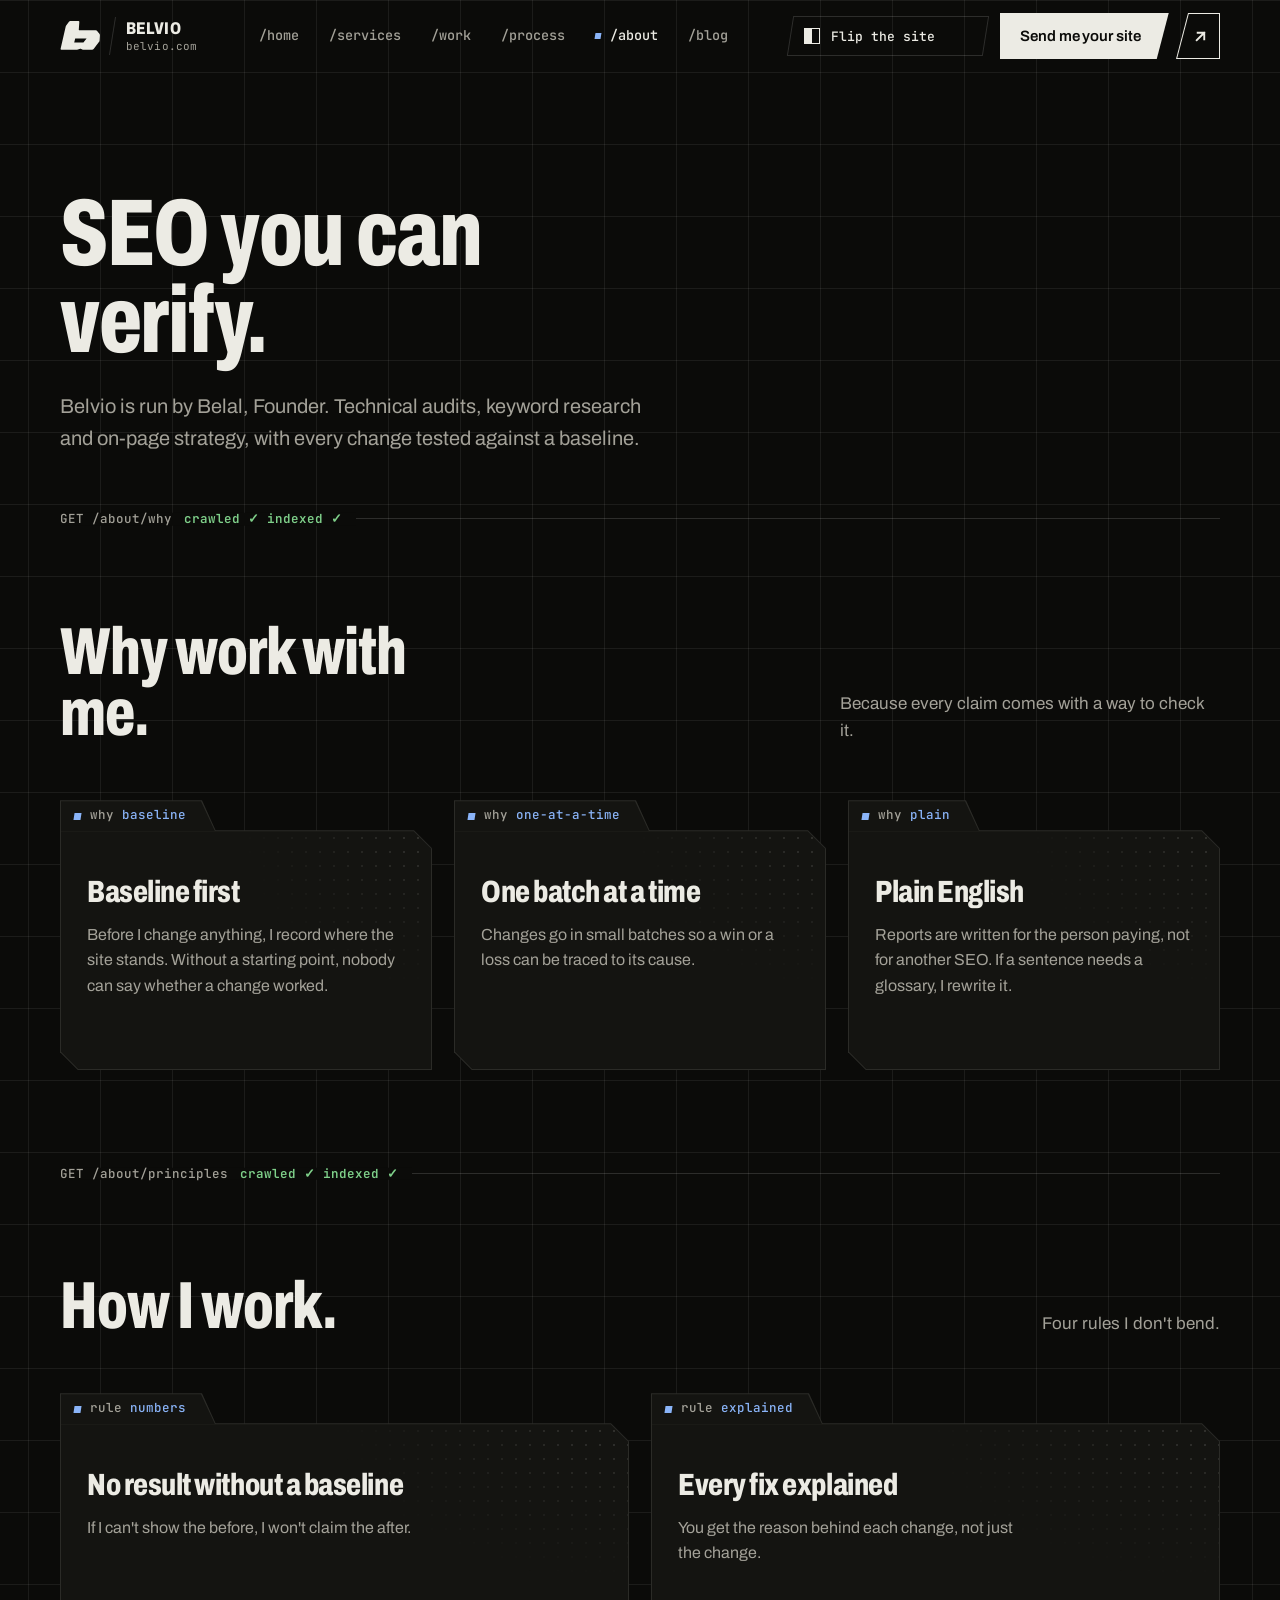
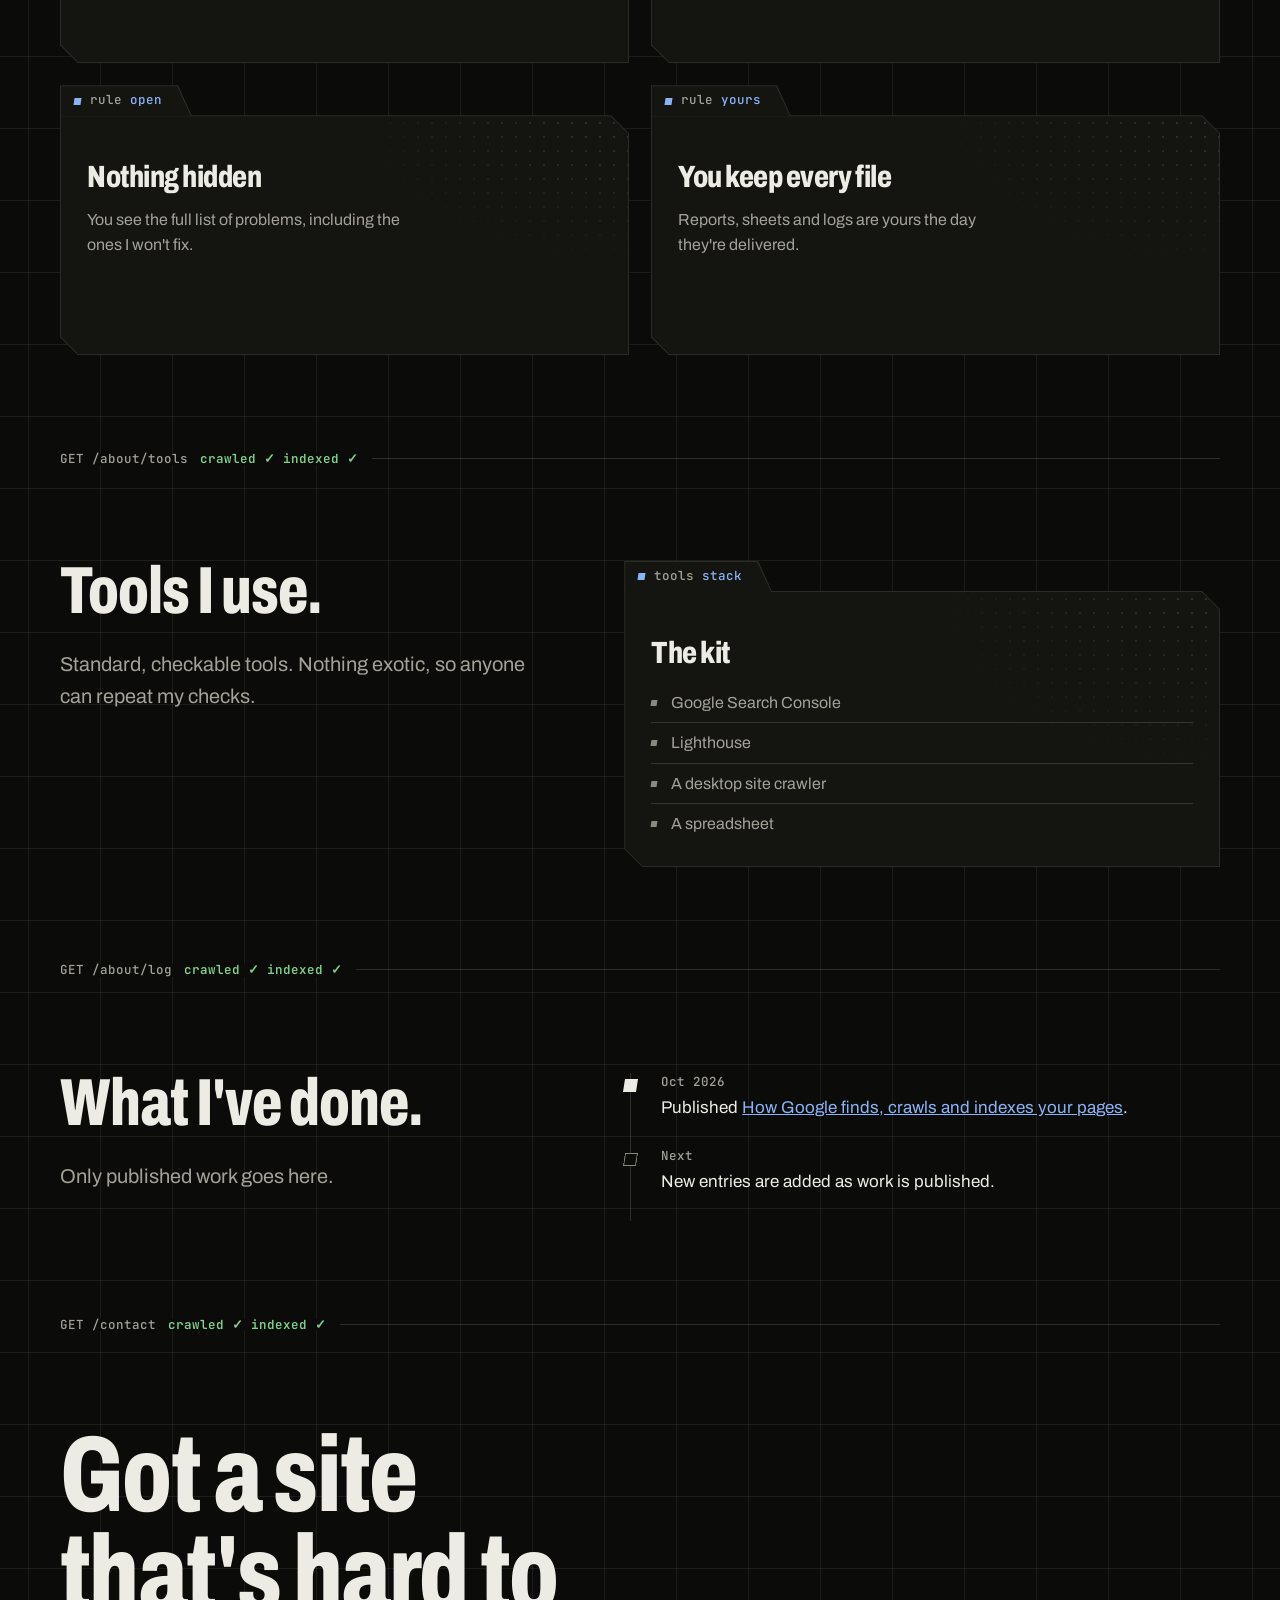
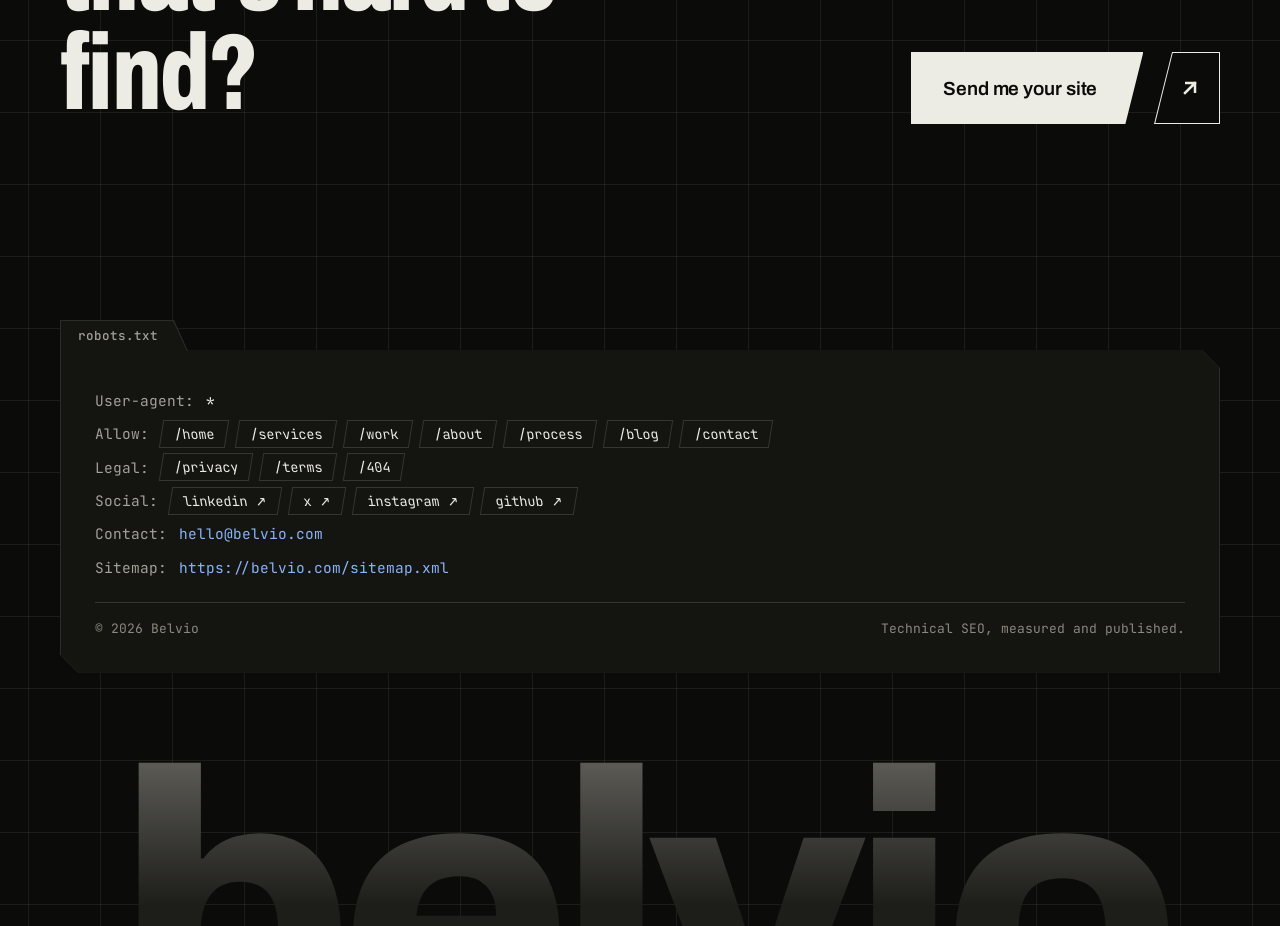
==== commit 55674524: "Redesign website" ====
--- a/about/index.html
+++ b/about/index.html
@@ -31,8 +31,7 @@
 <header class="site-header"><a class="skip" href="#main">Skip to content</a>
 <nav class="nav" aria-label="Main"><a class="nav__logo" href="/" aria-label="Belvio, home"><svg class="logo-mark" viewBox="0 0 100 71.8" aria-hidden="true"><path fill="currentColor" fill-rule="evenodd" d="M22.4 1.9Q23.7 0.1 25.9 0.1L46.3 0.1Q48.5 0.1 48.3 2.3L47.0 22.0Q46.9 23.4 48.3 23.4L89.2 23.4Q91.8 23.4 93.4 25.4L98.5 31.7Q100.0 33.6 99.8 36.0L99.0 48.5Q98.8 50.9 97.3 52.8L84.1 69.8Q82.6 71.7 80.2 71.7L57.5 71.7Q56.5 71.7 55.6 71.3L52.1 69.6Q51.4 69.3 50.6 69.5L44.7 71.4Q43.7 71.7 42.7 71.7L3.4 71.7Q1.0 71.7 1.5 69.4L14.0 14.8Q14.5 12.5 15.9 10.6Z M38.0 44.0L66.5 44.0L58.5 53.5L35.5 53.5Z"/></svg><span class="nav__name"><b>Belvio</b><i>belvio.com</i></span></a>
 <ul class="nav__links" id="menu"><li><a href="/" data-key="home"><span class="p">/home</span><span class="w">Home</span><small>200</small></a></li><li><a href="/#services" data-key="services"><span class="p">/services</span><span class="w">Services</span><small>200</small></a></li><li><a href="/#work" data-key="work"><span class="p">/work</span><span class="w">Work</span><small>200</small></a></li><li><a href="/#process" data-key="process"><span class="p">/process</span><span class="w">Process</span><small>200</small></a></li><li><a href="/#about" data-key="about" class="is-active" aria-current="page"><span class="p">/about</span><span class="w">About</span><small>200</small></a></li><li><a href="/blog/" data-key="blog"><span class="p">/blog</span><span class="w">Blog</span><small>200</small></a></li><li class="nav__menu-extra"><a class="btn " href="/contact/"><span class="btn__body"><span class="btn__bl"><span class="t1">Send me your site</span><span class="t2" aria-hidden="true"><span class="mb">Crawl it now</span><span class="mf">Let's go</span></span></span></span><span class="btn__chip" aria-hidden="true"><svg class="i1" viewBox="0 0 16 16" fill="none" stroke="currentColor" stroke-width="2" stroke-linecap="square"><path d="M4 12L12 4M5 4h7v7"/></svg><svg class="i2" viewBox="0 0 16 16" fill="none" stroke="currentColor" stroke-width="2" stroke-linecap="square"><path d="M4 12L12 4M5 4h7v7"/></svg></span></a><br><button class="mode mode--menu" type="button" aria-pressed="false" aria-label="Flip the site: switch between the back end and the front end view"><span class="mode__ico" aria-hidden="true"></span><span class="mode__bl"><span class="t1">Flip the site</span><span class="t2" aria-hidden="true"><span class="mb">See the front end</span><span class="mf">See the back end</span></span></span></button><p>User-agent: *<br>Sitemap: belvio.com/sitemap.xml</p></li></ul>
-<button class="mode" type="button" aria-pressed="false" aria-label="Flip the site: switch between the back end and the front end view"><span class="mode__ico" aria-hidden="true"></span><span class="mode__bl"><span class="t1">Flip the site</span><span class="t2" aria-hidden="true"><span class="mb">See the front end</span><span class="mf">See the back end</span></span></span></button>
-<span class="nav__cta"><a class="btn btn--sm" href="/contact/"><span class="btn__body"><span class="btn__bl"><span class="t1">Send me your site</span><span class="t2" aria-hidden="true"><span class="mb">Crawl it now</span><span class="mf">Let's go</span></span></span></span><span class="btn__chip" aria-hidden="true"><svg class="i1" viewBox="0 0 16 16" fill="none" stroke="currentColor" stroke-width="2" stroke-linecap="square"><path d="M4 12L12 4M5 4h7v7"/></svg><svg class="i2" viewBox="0 0 16 16" fill="none" stroke="currentColor" stroke-width="2" stroke-linecap="square"><path d="M4 12L12 4M5 4h7v7"/></svg></span></a></span>
+<span class="nav__cta"><button class="mode" type="button" aria-pressed="false" aria-label="Flip the site: switch between the back end and the front end view"><span class="mode__ico" aria-hidden="true"></span><span class="mode__bl"><span class="t1">Flip the site</span><span class="t2" aria-hidden="true"><span class="mb">See the front end</span><span class="mf">See the back end</span></span></span></button><a class="btn btn--sm" href="/contact/"><span class="btn__body"><span class="btn__bl"><span class="t1">Send me your site</span><span class="t2" aria-hidden="true"><span class="mb">Crawl it now</span><span class="mf">Let's go</span></span></span></span><span class="btn__chip" aria-hidden="true"><svg class="i1" viewBox="0 0 16 16" fill="none" stroke="currentColor" stroke-width="2" stroke-linecap="square"><path d="M4 12L12 4M5 4h7v7"/></svg><svg class="i2" viewBox="0 0 16 16" fill="none" stroke="currentColor" stroke-width="2" stroke-linecap="square"><path d="M4 12L12 4M5 4h7v7"/></svg></span></a></span>
 <button class="nav__toggle" type="button" aria-expanded="false" aria-controls="menu" aria-label="Open menu"><span class="nav__bars"></span></button></nav></header>
 <main id="main">
 <section class="page-hero" data-snap-section><div class="wrap"><h1 data-reveal>SEO you can <mark class="hl">verify.</mark></h1><p class="lede" data-reveal>Belvio is run by Belal, Founder. Technical audits, keyword research and on-page strategy, with every change tested against a baseline.</p></div></section><section class="sec "><div class="wrap"><div class="sec__in"><div class="crawl" data-reveal><span><span class="mb">GET /about/why</span><span class="mf">Why me</span></span><b>crawled ✓ indexed ✓</b></div><div class="head"><h2 data-reveal>Why work <mark class="hl">with me.</mark></h2><p data-reveal>Because every claim comes with a way to check it.</p></div><div class="grid-3"><article class="card " data-reveal><div class="card__tab"><span>why</span><em>&nbsp;baseline</em></div><div class="card__body"><h3>Baseline first</h3><p>Before I change anything, I record where the site stands. Without a starting point, nobody can say whether a change worked.</p></div></article><article class="card " data-reveal><div class="card__tab"><span>why</span><em>&nbsp;one-at-a-time</em></div><div class="card__body"><h3>One batch at a time</h3><p>Changes go in small batches so a win or a loss can be traced to its cause.</p></div></article><article class="card " data-reveal><div class="card__tab"><span>why</span><em>&nbsp;plain</em></div><div class="card__body"><h3>Plain English</h3><p>Reports are written for the person paying, not for another SEO. If a sentence needs a glossary, I rewrite it.</p></div></article></div></div></div></section><section class="sec "><div class="wrap"><div class="sec__in"><div class="crawl" data-reveal><span><span class="mb">GET /about/principles</span><span class="mf">Principles</span></span><b>crawled ✓ indexed ✓</b></div><div class="head"><h2 data-reveal>How I <mark class="hl">work.</mark></h2><p data-reveal>Four rules I don't bend.</p></div><div class="grid-2"><article class="card " data-reveal><div class="card__tab"><span>rule</span><em>&nbsp;numbers</em></div><div class="card__body"><h3>No result without a baseline</h3><p>If I can't show the before, I won't claim the after.</p></div></article><article class="card " data-reveal><div class="card__tab"><span>rule</span><em>&nbsp;explained</em></div><div class="card__body"><h3>Every fix explained</h3><p>You get the reason behind each change, not just the change.</p></div></article><article class="card " data-reveal><div class="card__tab"><span>rule</span><em>&nbsp;open</em></div><div class="card__body"><h3>Nothing hidden</h3><p>You see the full list of problems, including the ones I won't fix.</p></div></article><article class="card " data-reveal><div class="card__tab"><span>rule</span><em>&nbsp;yours</em></div><div class="card__body"><h3>You keep every file</h3><p>Reports, sheets and logs are yours the day they're delivered.</p></div></article></div></div></div></section><section class="sec "><div class="wrap"><div class="sec__in"><div class="crawl" data-reveal><span><span class="mb">GET /about/tools</span><span class="mf">Tools</span></span><b>crawled ✓ indexed ✓</b></div><div class="split"><div data-reveal><h2>Tools I <mark class="hl">use.</mark></h2><p class="lede">Standard, checkable tools. Nothing exotic, so anyone can repeat my checks.</p></div><article class="card " data-reveal><div class="card__tab"><span>tools</span><em>&nbsp;stack</em></div><div class="card__body"><h3>The kit</h3><ul><li>Google Search Console</li><li>Lighthouse</li><li>A desktop site crawler</li><li>A spreadsheet</li></ul></div></article></div></div></div></section><section class="sec "><div class="wrap"><div class="sec__in"><div class="crawl" data-reveal><span><span class="mb">GET /about/log</span><span class="mf">Log</span></span><b>crawled ✓ indexed ✓</b></div><div class="split"><div data-reveal><h2>What I've <mark class="hl">done.</mark></h2><p class="lede">Only published work goes here.</p></div><ol class="timeline" data-reveal><li><time datetime="2026-10-14">Oct 2026</time>Published <a href="/blog/posts/how-google-crawls-and-indexes/" style="color:var(--link)">How Google finds, crawls and indexes your pages</a>.</li><li class="open"><time>Next</time>New entries are added as work is published.</li></ol></div></div></div></section><!-- LATER, only when real: certifications, client quotes, client logos. Never add placeholders with invented names. --><section class="sec "><div class="wrap"><div class="sec__in"><div class="crawl" data-reveal><span><span class="mb">GET /contact</span><span class="mf">Contact</span></span><b>crawled ✓ indexed ✓</b></div><div class="cta"><div class="row"><h2 data-reveal>Got a site that's <mark class="hl">hard to find?</mark></h2><div data-reveal><a class="btn btn--lg" href="/contact/"><span class="btn__body"><span class="btn__bl"><span class="t1">Send me your site</span><span class="t2" aria-hidden="true"><span class="mb">Crawl it now</span><span class="mf">Let's go</span></span></span></span><span class="btn__chip" aria-hidden="true"><svg class="i1" viewBox="0 0 16 16" fill="none" stroke="currentColor" stroke-width="2" stroke-linecap="square"><path d="M4 12L12 4M5 4h7v7"/></svg><svg class="i2" viewBox="0 0 16 16" fill="none" stroke="currentColor" stroke-width="2" stroke-linecap="square"><path d="M4 12L12 4M5 4h7v7"/></svg></span></a></div></div></div></div></div></section>
--- a/assets/css/mode.css
+++ b/assets/css/mode.css
@@ -219,7 +219,7 @@
   html[data-mode="front"] .nav__links a{padding:8px 10px}
 }
 @media (min-width:721px) and (max-width:900px){
-  .nav__cta{display:none}
+  .nav__cta .btn{display:none}
   .nav__links{gap:12px}
   html[data-mode="front"] .nav__links{gap:0}
 }
@@ -246,7 +246,7 @@
 }
 
 /* ---- flip button: one button, previews the other side ---- */
-.mode{position:relative;display:inline-flex;align-items:center;gap:11px;flex:none;height:40px;margin-left:auto;padding:0 18px 0 13px;border:1px solid var(--line);background:transparent;color:var(--ink);font:500 13px/1 var(--mono);cursor:pointer;transform:skewX(-9deg);-webkit-tap-highlight-color:transparent;touch-action:manipulation;white-space:nowrap;transition:background .25s,border-color .25s}
+.mode{position:relative;display:inline-flex;align-items:center;gap:11px;flex:none;height:40px;padding:0 18px 0 13px;border:1px solid var(--line);background:transparent;color:var(--ink);font:500 13px/1 var(--mono);cursor:pointer;transform:skewX(-9deg);-webkit-tap-highlight-color:transparent;touch-action:manipulation;white-space:nowrap;transition:background .25s,border-color .25s}
 .mode>*{transform:skewX(9deg)}
 .mode:focus-visible{outline:2px solid var(--link);outline-offset:4px}
 .mode__ico{position:relative;flex:none;width:16px;height:16px;border:1.5px solid var(--ink);background:linear-gradient(90deg,var(--ink) 50%,transparent 50%);transition:transform .7s var(--ease)}
@@ -272,7 +272,6 @@
   html[data-mode="front"] .mode{width:44px;padding:0}
 }
 @media (max-width:720px){
-  .nav>.mode{display:none}
   .nav__menu-extra .mode--menu{display:inline-flex;margin:16px 0 0 8px;height:50px;padding:0 20px 0 16px;font-size:14px}
   html[data-mode="front"] .nav__menu-extra .mode--menu{margin-left:0;height:52px;font-size:15px}
   .nav{gap:6px}
@@ -280,3 +279,19 @@
 html[data-mode="front"] .thread circle{display:none}
 html[data-mode="front"] .thread line{stroke-width:1.6}
 .mode__bl>span{justify-self:start}
+
+.nav__cta{display:flex;align-items:center;gap:14px}
+.nav__cta .mode{display:inline-flex}
+html[data-mode="front"] .btn__tx .t1,html[data-mode="front"] .btn__tx .t2{transform:none!important;transition:none}
+html[data-mode="front"] .btn__tx .t2{display:none}
+
+/* header links centred between logo and flip button */
+@media (min-width:721px){
+  .nav>.nav__links,.nav>ul{margin-left:auto}
+  .nav>.mode{margin-left:auto}
+}
+/* free-audit tag: bg still goes green on hover, text stays put */
+.btn:is(:hover,:focus-visible) .btn__tag .btn__tx .t1,.spider-stage.is-hot .btn__tag .btn__tx .t1{transform:none!important}
+.btn__tag .btn__tx .t2{display:none!important}
+@media (min-width:721px){html .nav>.mode,html[data-mode="front"] .nav>.mode{margin-left:auto!important}}
+@media (min-width:721px){.nav>.nav__cta{margin-left:auto}}
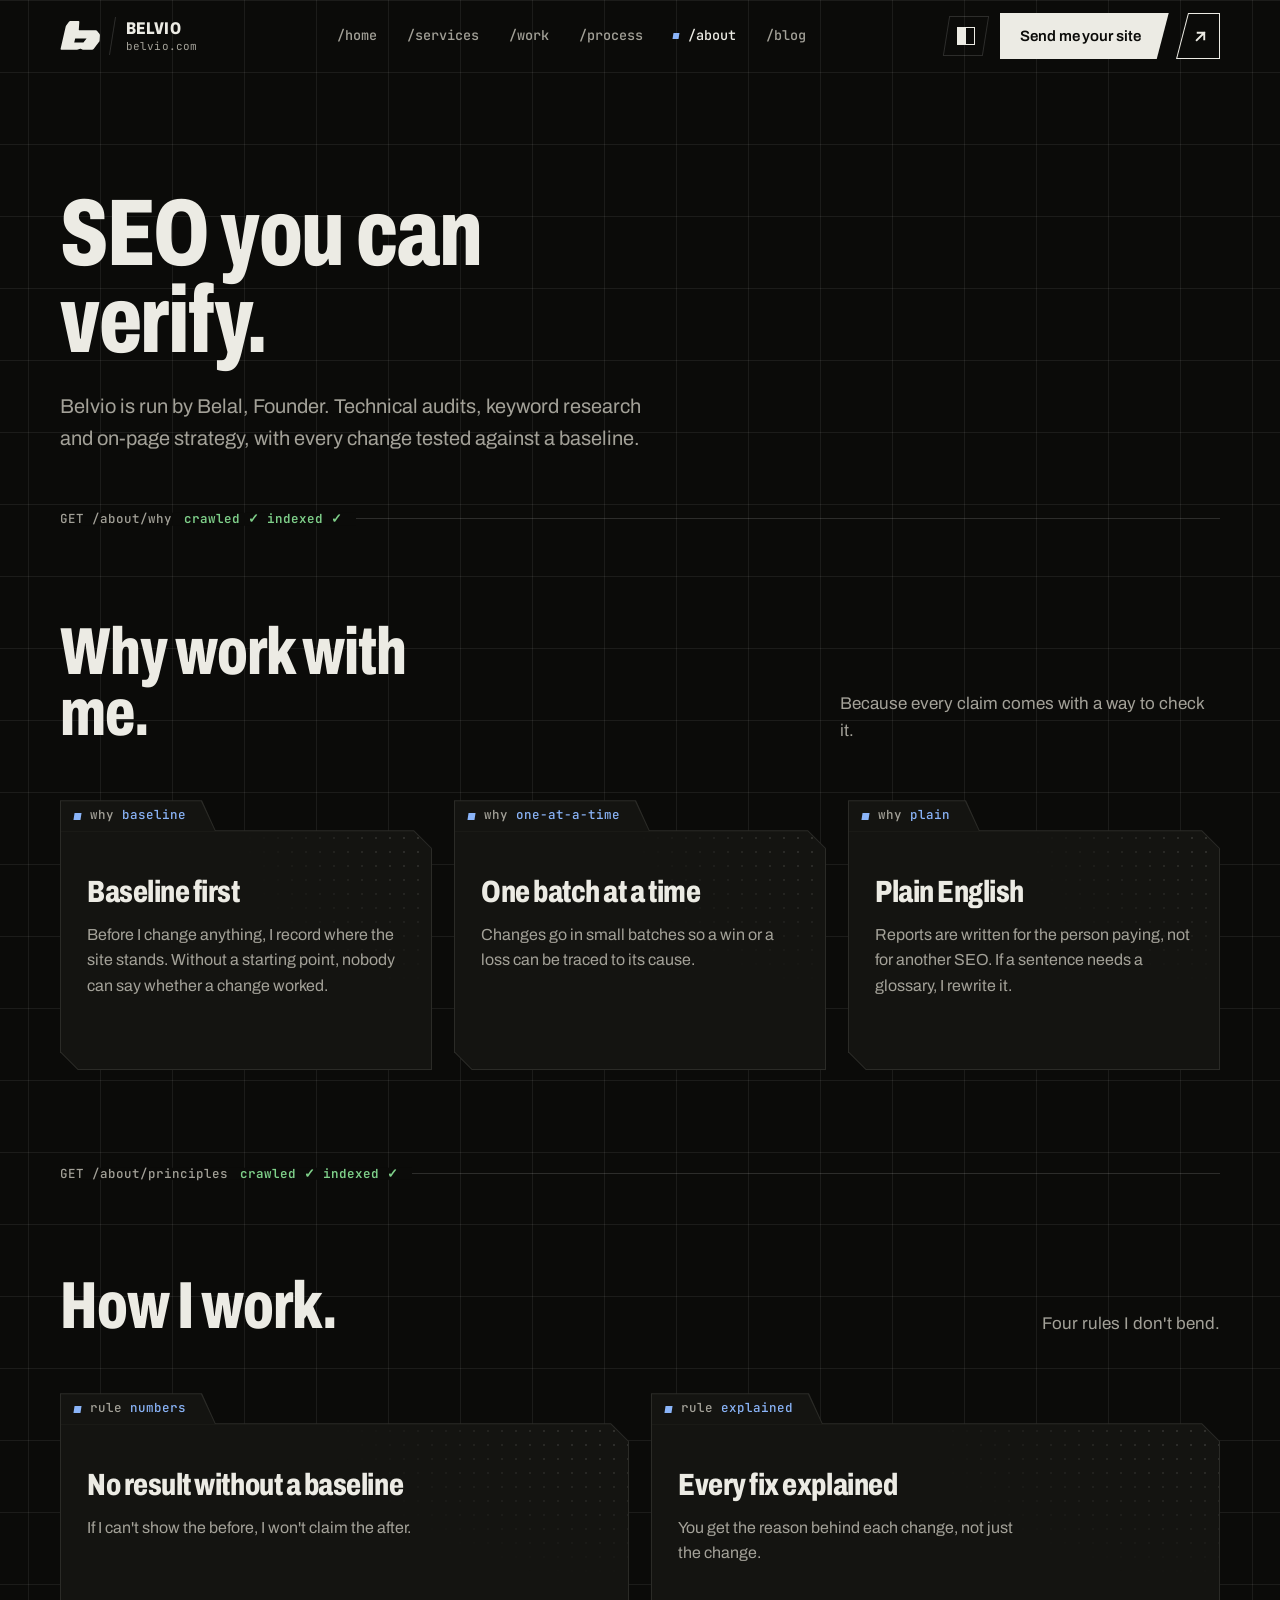
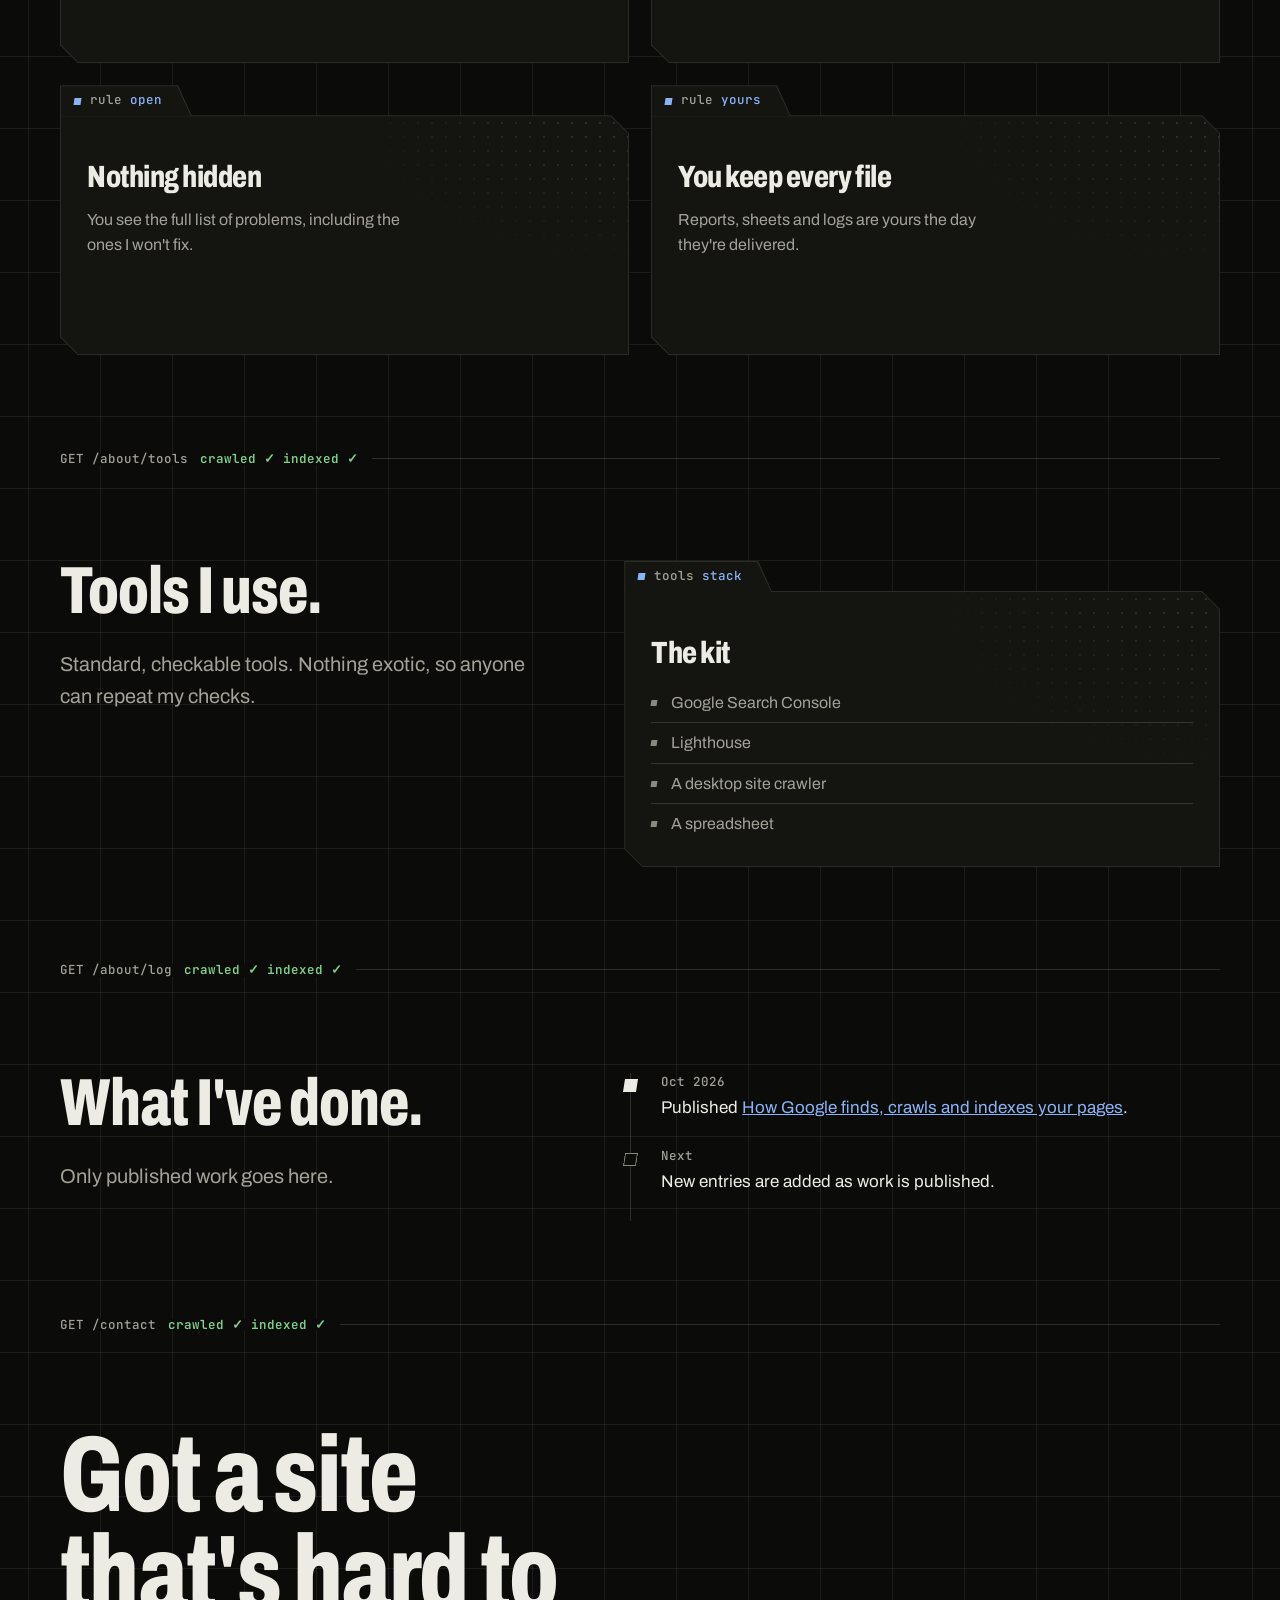
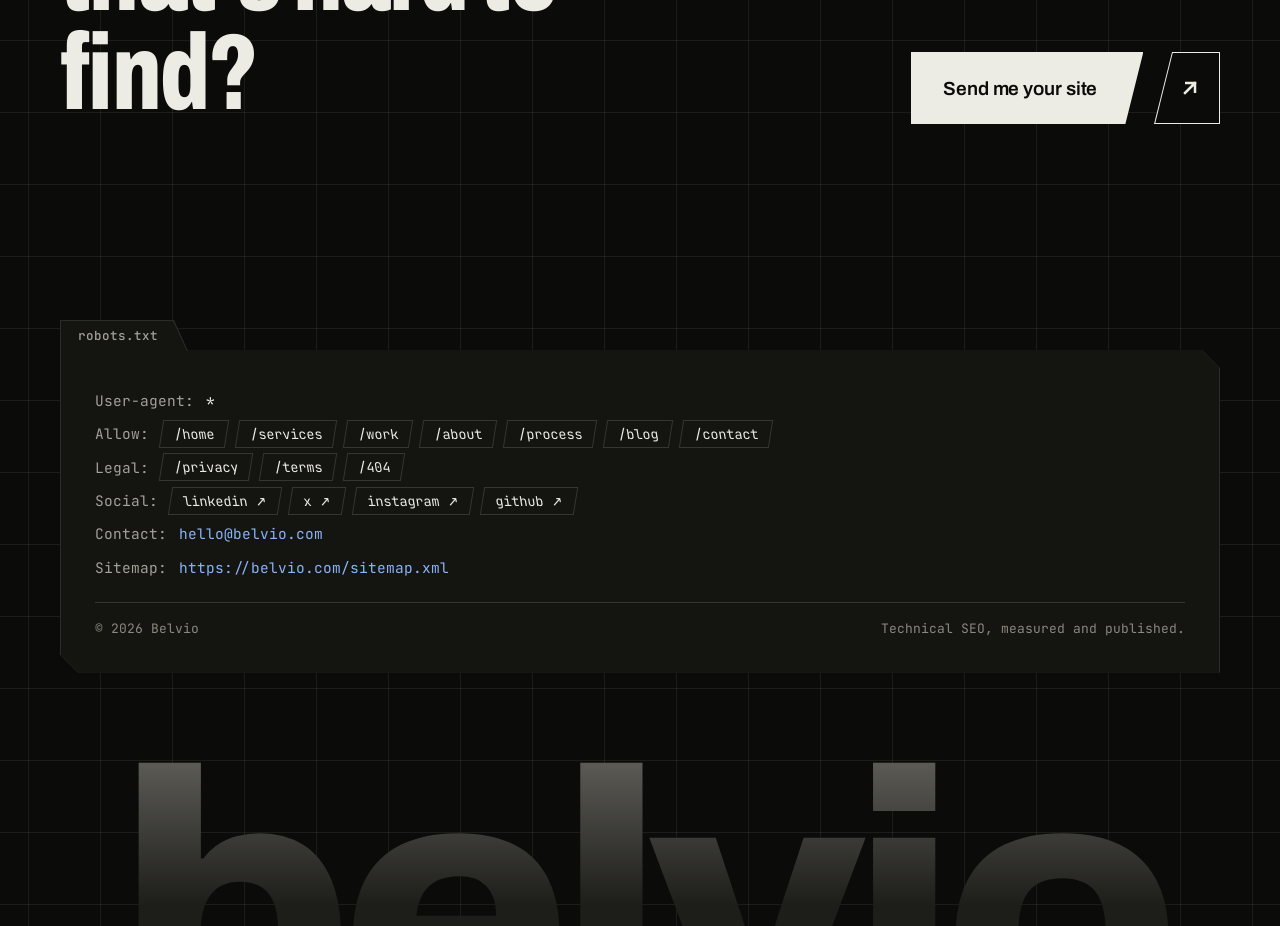
==== commit e7304743: "tweaks 1.1" ====
--- a/about/index.html
+++ b/about/index.html
@@ -30,7 +30,7 @@
 <div class="bg-grid" aria-hidden="true"></div><div class="bg-glow" aria-hidden="true"></div>
 <header class="site-header"><a class="skip" href="#main">Skip to content</a>
 <nav class="nav" aria-label="Main"><a class="nav__logo" href="/" aria-label="Belvio, home"><svg class="logo-mark" viewBox="0 0 100 71.8" aria-hidden="true"><path fill="currentColor" fill-rule="evenodd" d="M22.4 1.9Q23.7 0.1 25.9 0.1L46.3 0.1Q48.5 0.1 48.3 2.3L47.0 22.0Q46.9 23.4 48.3 23.4L89.2 23.4Q91.8 23.4 93.4 25.4L98.5 31.7Q100.0 33.6 99.8 36.0L99.0 48.5Q98.8 50.9 97.3 52.8L84.1 69.8Q82.6 71.7 80.2 71.7L57.5 71.7Q56.5 71.7 55.6 71.3L52.1 69.6Q51.4 69.3 50.6 69.5L44.7 71.4Q43.7 71.7 42.7 71.7L3.4 71.7Q1.0 71.7 1.5 69.4L14.0 14.8Q14.5 12.5 15.9 10.6Z M38.0 44.0L66.5 44.0L58.5 53.5L35.5 53.5Z"/></svg><span class="nav__name"><b>Belvio</b><i>belvio.com</i></span></a>
-<ul class="nav__links" id="menu"><li><a href="/" data-key="home"><span class="p">/home</span><span class="w">Home</span><small>200</small></a></li><li><a href="/#services" data-key="services"><span class="p">/services</span><span class="w">Services</span><small>200</small></a></li><li><a href="/#work" data-key="work"><span class="p">/work</span><span class="w">Work</span><small>200</small></a></li><li><a href="/#process" data-key="process"><span class="p">/process</span><span class="w">Process</span><small>200</small></a></li><li><a href="/#about" data-key="about" class="is-active" aria-current="page"><span class="p">/about</span><span class="w">About</span><small>200</small></a></li><li><a href="/blog/" data-key="blog"><span class="p">/blog</span><span class="w">Blog</span><small>200</small></a></li><li class="nav__menu-extra"><a class="btn " href="/contact/"><span class="btn__body"><span class="btn__bl"><span class="t1">Send me your site</span><span class="t2" aria-hidden="true"><span class="mb">Crawl it now</span><span class="mf">Let's go</span></span></span></span><span class="btn__chip" aria-hidden="true"><svg class="i1" viewBox="0 0 16 16" fill="none" stroke="currentColor" stroke-width="2" stroke-linecap="square"><path d="M4 12L12 4M5 4h7v7"/></svg><svg class="i2" viewBox="0 0 16 16" fill="none" stroke="currentColor" stroke-width="2" stroke-linecap="square"><path d="M4 12L12 4M5 4h7v7"/></svg></span></a><br><button class="mode mode--menu" type="button" aria-pressed="false" aria-label="Flip the site: switch between the back end and the front end view"><span class="mode__ico" aria-hidden="true"></span><span class="mode__bl"><span class="t1">Flip the site</span><span class="t2" aria-hidden="true"><span class="mb">See the front end</span><span class="mf">See the back end</span></span></span></button><p>User-agent: *<br>Sitemap: belvio.com/sitemap.xml</p></li></ul>
+<ul class="nav__links" id="menu"><li class="nav__menu-top"><button class="mode mode--menu" type="button" aria-pressed="false" aria-label="Flip the site: switch between the back end and the front end view"><span class="mode__ico" aria-hidden="true"></span><span class="mode__bl"><span class="t1">Flip the site</span><span class="t2" aria-hidden="true"><span class="mb">See the front end</span><span class="mf">See the back end</span></span></span></button></li><li><a href="/" data-key="home"><span class="p">/home</span><span class="w">Home</span><small>200</small></a></li><li><a href="/#services" data-key="services"><span class="p">/services</span><span class="w">Services</span><small>200</small></a></li><li><a href="/#work" data-key="work"><span class="p">/work</span><span class="w">Work</span><small>200</small></a></li><li><a href="/#process" data-key="process"><span class="p">/process</span><span class="w">Process</span><small>200</small></a></li><li><a href="/#about" data-key="about" class="is-active" aria-current="page"><span class="p">/about</span><span class="w">About</span><small>200</small></a></li><li><a href="/blog/" data-key="blog"><span class="p">/blog</span><span class="w">Blog</span><small>200</small></a></li><li class="nav__menu-extra"><a class="btn " href="/contact/"><span class="btn__body"><span class="btn__bl"><span class="t1">Send me your site</span><span class="t2" aria-hidden="true"><span class="mb">Crawl it now</span><span class="mf">Let's go</span></span></span></span><span class="btn__chip" aria-hidden="true"><svg class="i1" viewBox="0 0 16 16" fill="none" stroke="currentColor" stroke-width="2" stroke-linecap="square"><path d="M4 12L12 4M5 4h7v7"/></svg><svg class="i2" viewBox="0 0 16 16" fill="none" stroke="currentColor" stroke-width="2" stroke-linecap="square"><path d="M4 12L12 4M5 4h7v7"/></svg></span></a><p>User-agent: *<br>Sitemap: belvio.com/sitemap.xml</p></li></ul>
 <span class="nav__cta"><button class="mode" type="button" aria-pressed="false" aria-label="Flip the site: switch between the back end and the front end view"><span class="mode__ico" aria-hidden="true"></span><span class="mode__bl"><span class="t1">Flip the site</span><span class="t2" aria-hidden="true"><span class="mb">See the front end</span><span class="mf">See the back end</span></span></span></button><a class="btn btn--sm" href="/contact/"><span class="btn__body"><span class="btn__bl"><span class="t1">Send me your site</span><span class="t2" aria-hidden="true"><span class="mb">Crawl it now</span><span class="mf">Let's go</span></span></span></span><span class="btn__chip" aria-hidden="true"><svg class="i1" viewBox="0 0 16 16" fill="none" stroke="currentColor" stroke-width="2" stroke-linecap="square"><path d="M4 12L12 4M5 4h7v7"/></svg><svg class="i2" viewBox="0 0 16 16" fill="none" stroke="currentColor" stroke-width="2" stroke-linecap="square"><path d="M4 12L12 4M5 4h7v7"/></svg></span></a></span>
 <button class="nav__toggle" type="button" aria-expanded="false" aria-controls="menu" aria-label="Open menu"><span class="nav__bars"></span></button></nav></header>
 <main id="main">
--- a/assets/css/layout.css
+++ b/assets/css/layout.css
@@ -52,7 +52,7 @@
 .wm{position:relative;z-index:1;margin-top:clamp(24px,4vw,48px);font:800 min(380px,30vw)/1 var(--sans);font-stretch:100%;letter-spacing:-.045em;text-align:center;height:.54em;overflow:hidden;white-space:nowrap;color:transparent;background:linear-gradient(180deg,#6d6c66,#1d1d1a 90%);-webkit-background-clip:text;background-clip:text;user-select:none}
 
 /* ---- phone ---- */
-@media (max-width:720px){
+@media (max-width:900px){
   .site-header{height:64px}
   .site-header.is-scrolled{background:rgba(11,11,9,.94)}
   .nav{justify-content:flex-end}
@@ -85,6 +85,8 @@
   html[data-motion="reduced"] body.menu-open .nav__links{opacity:1;transition:opacity .2s,visibility 0s}
   html[data-motion="reduced"] .nav__links li{opacity:1;transform:none;transition:none}
   html[data-motion="reduced"] .nav__bars::before,html[data-motion="reduced"] .nav__bars::after{transition:none}
+}
+@media (max-width:720px){
   .head{flex-direction:column;align-items:flex-start;gap:18px}
   .grid-3,.grid-2{grid-template-columns:1fr}
   .robots{font-size:13px;margin-top:30px}
@@ -98,7 +100,7 @@
   .robots a:not(.rchip){overflow-wrap:anywhere;font-size:12.5px}
   .robots__legal{margin-top:12px;padding-top:14px;flex-direction:column;gap:4px;font-size:12px}
 }
+@media (min-width:901px) and (max-width:980px){.nav__links{gap:16px;font-size:12.5px}}
 @media (min-width:721px) and (max-width:980px){
-  .nav__links{gap:16px;font-size:12.5px}
   .grid-3{grid-template-columns:1fr 1fr}
 }
--- a/assets/css/pages.css
+++ b/assets/css/pages.css
@@ -1,7 +1,7 @@
 /* Belvio: page-specific. Hero, spider, serp card, article, 404 */
 
 /* ---- hero ---- */
-.hero{position:relative;min-height:100svh;padding:clamp(120px,14vw,150px) 0 clamp(48px,6vw,80px)}
+.hero{position:relative;min-height:calc(100svh + 28px);display:flex;flex-direction:column;justify-content:center;padding:clamp(112px,12vw,136px) 0 clamp(40px,5vw,64px)}
 .hero__grid{display:grid;grid-template-columns:minmax(0,1fr) 380px;gap:clamp(32px,4vw,56px);align-items:start}
 .hello{margin-top:30px;display:flex;align-items:center;gap:12px;font:600 clamp(22px,2.5vw,32px)/1.1 var(--sans);font-stretch:100%;letter-spacing:0;color:var(--muted)}
 .hello::before{content:"";width:12px;height:12px;background:var(--link);transform:skewX(-9deg);flex:none}
@@ -12,12 +12,12 @@
 html[data-motion="reduced"] .hero h1 .ln{animation:none;background:none;color:var(--ink);-webkit-text-fill-color:var(--ink)}
 .hero .lede{margin-top:30px;max-width:46ch}
 .hero__note{margin-top:26px;font:400 13px/1.5 var(--mono);color:var(--muted)}
-.hero__right{padding-top:clamp(0px,5vw,72px)}
+.hero__right{padding-top:0}
 .hero__cta{display:none}
 .hero__reply{margin-top:16px;font:400 13px/1.4 var(--mono);color:var(--muted)}
 
 /* google result card: blue tab top-right, chamfers top-left and bottom-right; it is a live link */
-.serp{--c:18px;position:relative;isolation:isolate;display:block;margin-top:44px;padding:28px 26px 22px;color:inherit;text-decoration:none}
+.serp{--c:18px;position:relative;isolation:isolate;display:block;margin-top:28px;padding:28px 26px 22px;color:inherit;text-decoration:none}
 .serp::before{content:"";position:absolute;inset:0;z-index:-2;background:var(--line-solid);clip-path:polygon(var(--c) 0,100% 0,100% calc(100% - var(--c)),calc(100% - var(--c)) 100%,0 100%,0 var(--c));transition:background .3s}
 .serp::after{content:"";position:absolute;inset:1px;z-index:-1;background:var(--bg-2);clip-path:polygon(calc(var(--c) - .6px) 0,100% 0,100% calc(100% - var(--c) + .6px),calc(100% - var(--c) + .6px) 100%,0 100%,0 calc(var(--c) - .6px))}
 .serp__dots{position:absolute;inset:1px;z-index:-1;pointer-events:none;background:radial-gradient(rgba(236,235,228,.2) 1px,transparent 1.3px) 0 0/14px 14px;-webkit-mask-image:radial-gradient(ellipse 70% 80% at 100% 100%,#000,transparent 75%);mask-image:radial-gradient(ellipse 70% 80% at 100% 100%,#000,transparent 75%);opacity:.7;animation:dots 9s linear infinite}
@@ -40,7 +40,7 @@
 html[data-motion="reduced"] .serp__dots,html[data-motion="reduced"] .serp small::after{animation:none}
 
 /* spider: hangs from the search result and follows the cursor; the label stays put so it is easy to click */
-.spider-stage{position:relative;height:392px}
+.spider-stage{position:relative;height:352px}
 .thread{position:absolute;inset:0;width:100%;height:100%;overflow:visible;pointer-events:none}
 .thread line{stroke:var(--muted);stroke-width:1.3}
 .thread circle{fill:var(--ink)}
@@ -49,7 +49,7 @@
 .spider .body{fill:var(--ink)}
 .spider .eye{fill:var(--bg)}
 .spider .leg{fill:none;stroke:var(--ink);stroke-width:2.6;stroke-linecap:square;stroke-linejoin:miter;transform-box:view-box;transform-origin:var(--ox,60px) var(--oy,50px)}
-.spider__tag{position:absolute;left:50%;top:256px;transform:translateX(-50%);white-space:nowrap}
+.spider__tag{position:absolute;left:50%;top:246px;transform:translateX(-50%);white-space:nowrap}
 .spider__tag:focus-visible{outline:2px solid var(--ink);outline-offset:8px}
 .spider .legs-a{animation:twitch 3.2s steps(1) infinite}
 .spider .legs-b{animation:twitch 3.2s steps(1) infinite -1.6s}
@@ -88,12 +88,13 @@
 .meta{display:flex;gap:18px;flex-wrap:wrap;margin-top:22px;font:500 13px var(--mono);color:var(--muted)}
 .crumbs{font:500 12.5px var(--mono);color:var(--muted);margin-bottom:22px}
 .crumbs a{text-decoration:none;color:var(--muted)}.crumbs a:hover{color:var(--ink)}
-.notfound{min-height:100svh;display:grid;align-content:center;justify-items:start;gap:22px;padding:120px 0 80px}
+.notfound{min-height:100svh;display:grid;align-content:center;padding:120px 0 80px}
+.notfound .wrap{display:grid;justify-items:start;gap:24px}
 .notfound .code{font:800 clamp(120px,24vw,320px)/.8 var(--sans);font-stretch:68%;color:transparent;background:linear-gradient(180deg,rgba(236,235,228,.6),rgba(236,235,228,.04));-webkit-background-clip:text;background-clip:text}
 
 section[id]{scroll-margin-top:80px}
 
-.spider__note{position:absolute;left:0;right:0;top:332px;text-align:center;font:400 13px/1.4 var(--mono);color:var(--muted)}
+.spider__note{position:absolute;left:0;right:0;top:322px;text-align:center;font:400 13px/1.4 var(--mono);color:var(--muted)}
 
 /* ---- page opener (home only): a crawl log that fills the page, then lifts away ---- */
 .loader{display:none;position:fixed;inset:0;z-index:200;background:var(--bg);clip-path:polygon(0 0,100% 0,100% 100%,0 100%);transition:transform 1s var(--ease-io)}
--- a/assets/css/mode.css
+++ b/assets/css/mode.css
@@ -43,7 +43,7 @@
 html[data-mode="front"] .nav__links a.is-active::before{display:none}
 html[data-mode="front"] .nav__links a.btn,html[data-mode="front"] .nav__links a.btn:hover{background:var(--card);border-color:#111;padding:0 8px 0 22px}
 html[data-mode="front"] .nav__menu-extra p{display:none}
-@media (max-width:720px){
+@media (max-width:900px){
   html[data-mode="front"] .nav__links::before{content:""}
   html[data-mode="front"] .nav__links li{border-left:0;margin-left:0}
   html[data-mode="front"] .nav__links li::before{display:none}
@@ -67,7 +67,7 @@
 html[data-mode="front"] .btn--sm .btn__chip svg{width:14px;height:14px}
 html[data-mode="front"] .btn--lg .btn__chip svg{width:19px;height:19px}
 @media (hover:hover){
-  html[data-mode="front"] .btn:is(:hover,:focus-visible),html[data-mode="front"] .spider-stage.is-hot .btn{transform:translate(3px,3px);box-shadow:1px 1px 0 var(--blue)}
+  html[data-mode="front"] .btn:active{transform:translate(4px,4px);box-shadow:0 0 0 var(--blue);transition:none}
   html[data-mode="front"] .btn:is(:hover,:focus-visible) .btn__chip,html[data-mode="front"] .spider-stage.is-hot .btn .btn__chip{transform:none;background:var(--blue);color:#fff}
   html[data-mode="front"] .btn--ghost:is(:hover,:focus-visible) .btn__body{background:none}
 }
@@ -91,7 +91,7 @@
 html[data-mode="reduced"] .hero h1 .ln{animation:none}
 
 /* serp card */
-html[data-mode="front"] .serp{margin-top:50px;padding:24px 22px 20px;background:var(--card);border:2px solid #111;border-radius:16px;box-shadow:6px 6px 0 #111}
+html[data-mode="front"] .serp{margin-top:30px;padding:24px 22px 20px;background:var(--card);border:2px solid #111;border-radius:16px;box-shadow:6px 6px 0 #111}
 html[data-mode="front"] .serp::before,html[data-mode="front"] .serp::after,html[data-mode="front"] .serp__dots{display:none}
 html[data-mode="front"] .serp__tag{right:16px;bottom:calc(100% - 10px);padding:6px 12px;background:var(--blue);color:#fff;border:2px solid #111;border-radius:7px;transform:rotate(3deg);clip-path:none;font-weight:700}
 html[data-mode="front"] .serp__search{display:flex;align-items:center;gap:10px;margin-bottom:18px;padding:9px 13px;border:2px solid #111;border-radius:10px;background:#fff;font:500 13px/1 var(--mono);color:#111}
@@ -211,14 +211,14 @@
 @media (max-width:720px){html[data-mode="front"] .head p{max-width:none}}
 
 /* tablet widths: keep the header on one line */
-@media (min-width:721px) and (max-width:1100px){
+@media (min-width:901px) and (max-width:1100px){
   .nav{gap:14px}
   .nav__links{gap:16px;font-size:12.5px}
   .nav__name i{display:none}
   html[data-mode="front"] .nav__links{gap:2px;font-size:13px}
   html[data-mode="front"] .nav__links a{padding:8px 10px}
 }
-@media (min-width:721px) and (max-width:900px){
+@media (min-width:901px) and (max-width:1000px){
   .nav__cta .btn{display:none}
   .nav__links{gap:12px}
   html[data-mode="front"] .nav__links{gap:0}
@@ -230,18 +230,17 @@
 html[data-mode="front"] .nav__name b{font-size:18px}
 html[data-mode="front"] .serp .fav{border-radius:50%}
 html[data-mode="front"] .bg-glow{display:none}
-html[data-mode="front"] .spider__tag:is(:hover,:focus-visible),html[data-mode="front"] .spider-stage.is-hot .spider__tag{transform:translate(calc(-50% + 3px),3px)}
-html[data-mode="front"] .spider__tag:active{transform:translate(calc(-50% + 4px),4px)}
+html[data-mode="front"] .spider__tag:active{transform:translate(calc(-50% + 4px),4px);box-shadow:0 0 0 var(--blue);transition:none}
 html[data-mode="front"] a.card:hover{transform:none;box-shadow:6px 6px 0 var(--sh,#111);background:#fff3b0}
 html[data-mode="front"] .faq:hover{transform:none}
 
 /* round 10 */
 html[data-mode="front"] .logo-mark{overflow:visible}
 html[data-mode="front"] .logo-mark path{transform:translate(1.55px,-4.85px)}
-@media (max-width:720px){
+@media (max-width:900px){
   .nav__name{display:none!important}
 }
-@media (max-width:720px){
+@media (max-width:900px){
   .nav{gap:6px}
 }
 
@@ -266,14 +265,12 @@
 html[data-mode="front"] .mode>*{transform:none}
 html[data-mode="front"] .mode__ico{width:20px;height:20px;border:2px solid #111;border-radius:50%;background:linear-gradient(90deg,var(--yellow) 50%,#111 50%)}
 @media (hover:hover){html[data-mode="front"] .mode:hover{background:#fff3b0}}
-@media (min-width:721px) and (max-width:1240px){
-  .mode{padding:0;width:40px;justify-content:center}
-  .mode__bl{display:none}
-  html[data-mode="front"] .mode{width:44px;padding:0}
-}
-@media (max-width:720px){
-  .nav__menu-extra .mode--menu{display:inline-flex;margin:16px 0 0 8px;height:50px;padding:0 20px 0 16px;font-size:14px}
-  html[data-mode="front"] .nav__menu-extra .mode--menu{margin-left:0;height:52px;font-size:15px}
+
+@media (max-width:900px){
+  .nav__links li.nav__menu-top{display:block;border:0;margin:0 0 6px;padding:0}
+  .nav__links li.nav__menu-top::before{display:none}
+  .nav__menu-top .mode--menu{display:inline-flex;margin:0 0 0 8px;height:42px;padding:0 16px 0 13px;font-size:13px}
+  html[data-mode="front"] .nav__menu-top .mode--menu{margin-left:0;height:44px;font-size:14px}
   .nav{gap:6px}
 }
 html[data-mode="front"] .thread circle{display:none}
@@ -286,12 +283,45 @@
 html[data-mode="front"] .btn__tx .t2{display:none}
 
 /* header links centred between logo and flip button */
-@media (min-width:721px){
+@media (min-width:901px){
   .nav>.nav__links,.nav>ul{margin-left:auto}
   .nav>.mode{margin-left:auto}
 }
 /* free-audit tag: bg still goes green on hover, text stays put */
 .btn:is(:hover,:focus-visible) .btn__tag .btn__tx .t1,.spider-stage.is-hot .btn__tag .btn__tx .t1{transform:none!important}
 .btn__tag .btn__tx .t2{display:none!important}
-@media (min-width:721px){html .nav>.mode,html[data-mode="front"] .nav>.mode{margin-left:auto!important}}
-@media (min-width:721px){.nav>.nav__cta{margin-left:auto}}
+@media (min-width:901px){html .nav>.mode,html[data-mode="front"] .nav>.mode{margin-left:auto!important}}
+@media (min-width:901px){.nav>.nav__cta{margin-left:auto}}
+
+/* ---- flip button v2: small icon switch, label pops up as a tag on hover ---- */
+@media (min-width:901px){
+  .mode{padding:0;width:40px;gap:0;justify-content:center}
+  html[data-mode="front"] .mode{width:44px;padding:0}
+  .mode__ico{width:18px;height:18px}
+  html[data-mode="front"] .mode__ico{width:22px;height:22px}
+  .mode__bl{display:block!important;position:absolute;top:calc(100% + 12px);right:-6px;padding:8px 11px;overflow:visible;background:var(--ink);color:var(--bg);font:500 11.5px/1 var(--mono);letter-spacing:.02em;opacity:0;transform:translateY(-5px) skewX(9deg);pointer-events:none;transition:opacity .2s,transform .3s var(--ease);z-index:5}
+  .mode__bl .t1{display:none}
+  .mode__bl .t2{display:block;transform:none!important;grid-area:auto}
+  html[data-mode="front"] .mode__bl{transform:translateY(-5px);right:0;padding:8px 12px;background:#111;color:#fff;border-radius:8px;font:700 12.5px/1 var(--sans);box-shadow:3px 3px 0 var(--yellow)}
+  .mode:is(:hover,:focus-visible) .mode__bl{opacity:1;transform:translateY(0) skewX(9deg)}
+  html[data-mode="front"] .mode:is(:hover,:focus-visible) .mode__bl{transform:translateY(0)}
+}
+
+/* ---- burger menu: never clip, scroll cleanly at high zoom / short screens ---- */
+@media (max-width:900px){
+  .nav__links{justify-content:flex-start;overscroll-behavior:contain;-webkit-overflow-scrolling:touch}
+  .nav__links::before{margin-top:auto}
+  .nav__links>li:last-child{margin-bottom:auto}
+  .nav__links>li.nav__menu-extra{padding-bottom:24px}
+}
+@media (max-width:900px) and (max-height:620px){
+  .nav__links{padding-top:84px;padding-bottom:24px}
+  .nav__links .w,html[data-mode="front"] .nav__links .w{font-size:clamp(34px,9vw,46px)}
+  .nav__links li:not(.nav__menu-extra) a{padding-top:2px;padding-bottom:2px}
+  .nav__links li.nav__menu-extra,html[data-mode="front"] .nav__links li.nav__menu-extra{margin-top:18px}
+  .nav__menu-extra p{margin-top:16px}
+}
+
+.nav__links li.nav__menu-top{display:none}
+.nav__links li:nth-child(8){--i:7}
+@media (max-width:900px){.nav__links li.nav__menu-top{display:block}}
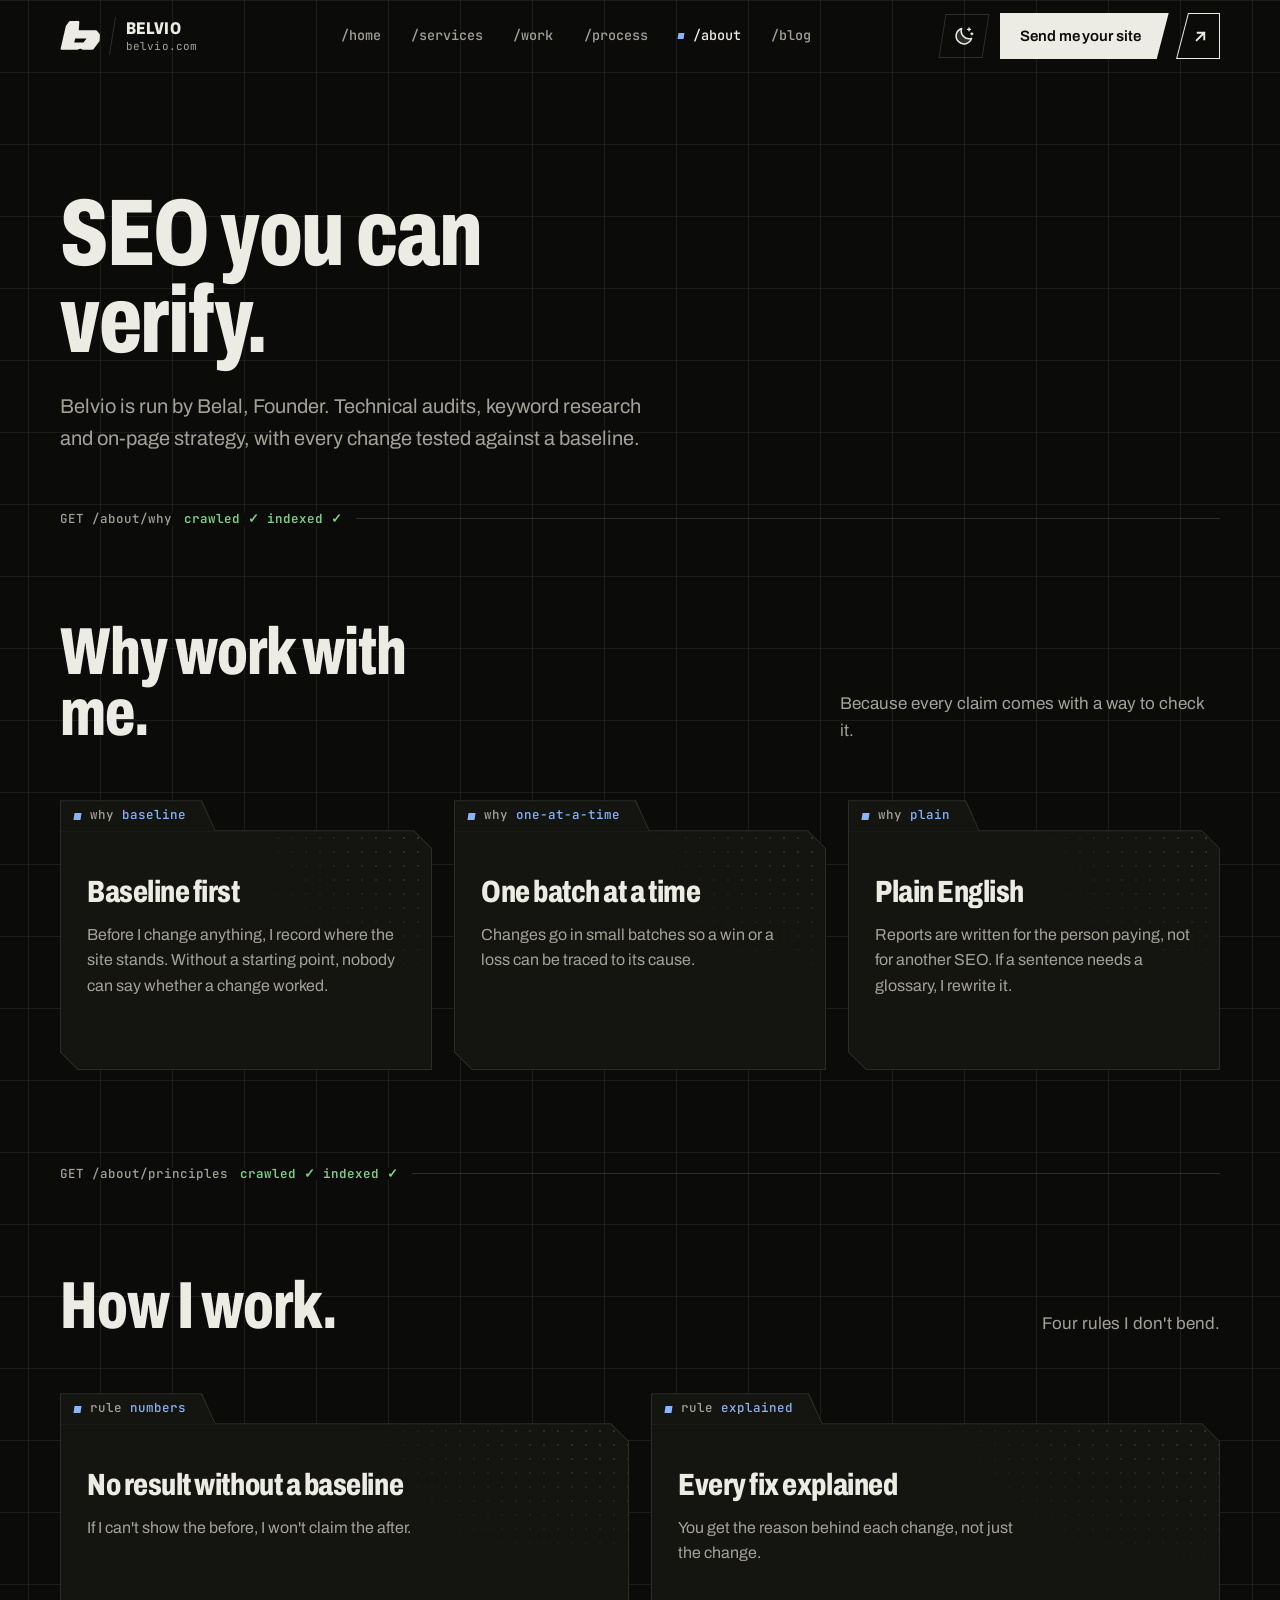
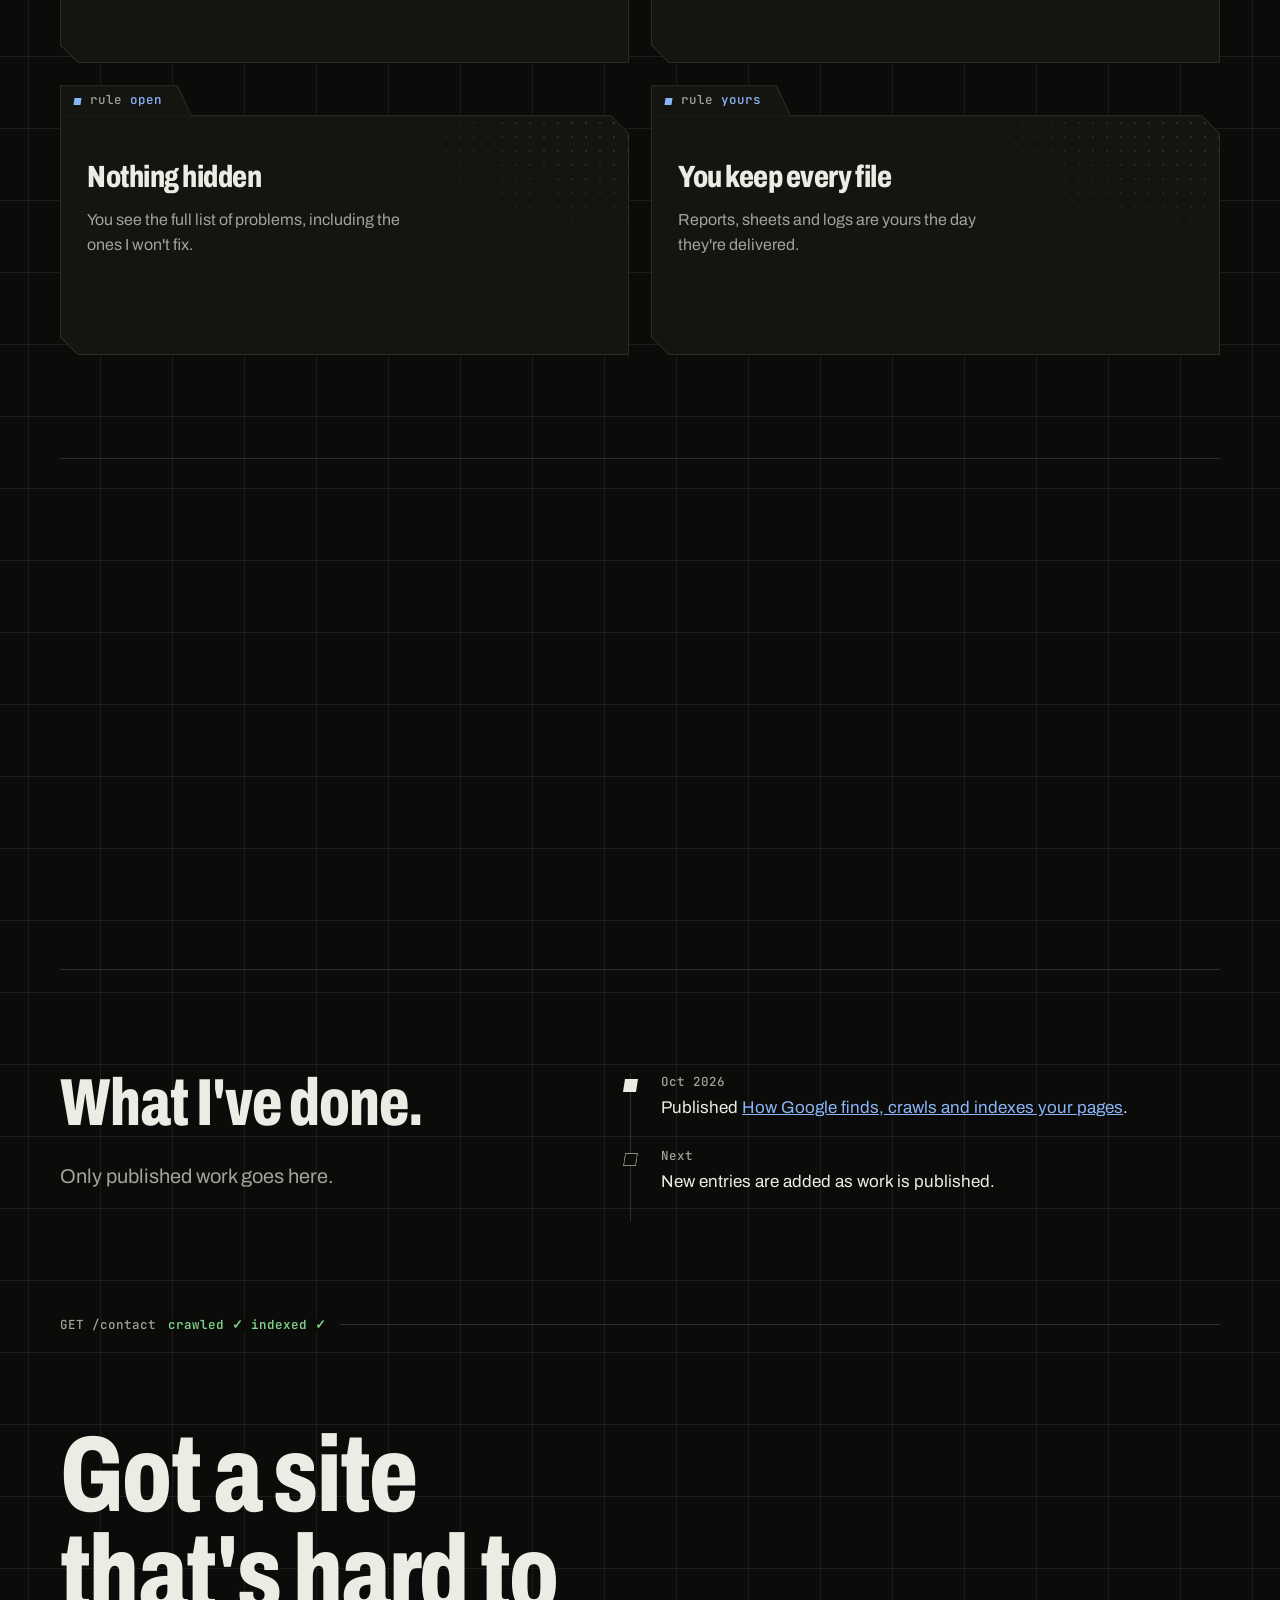
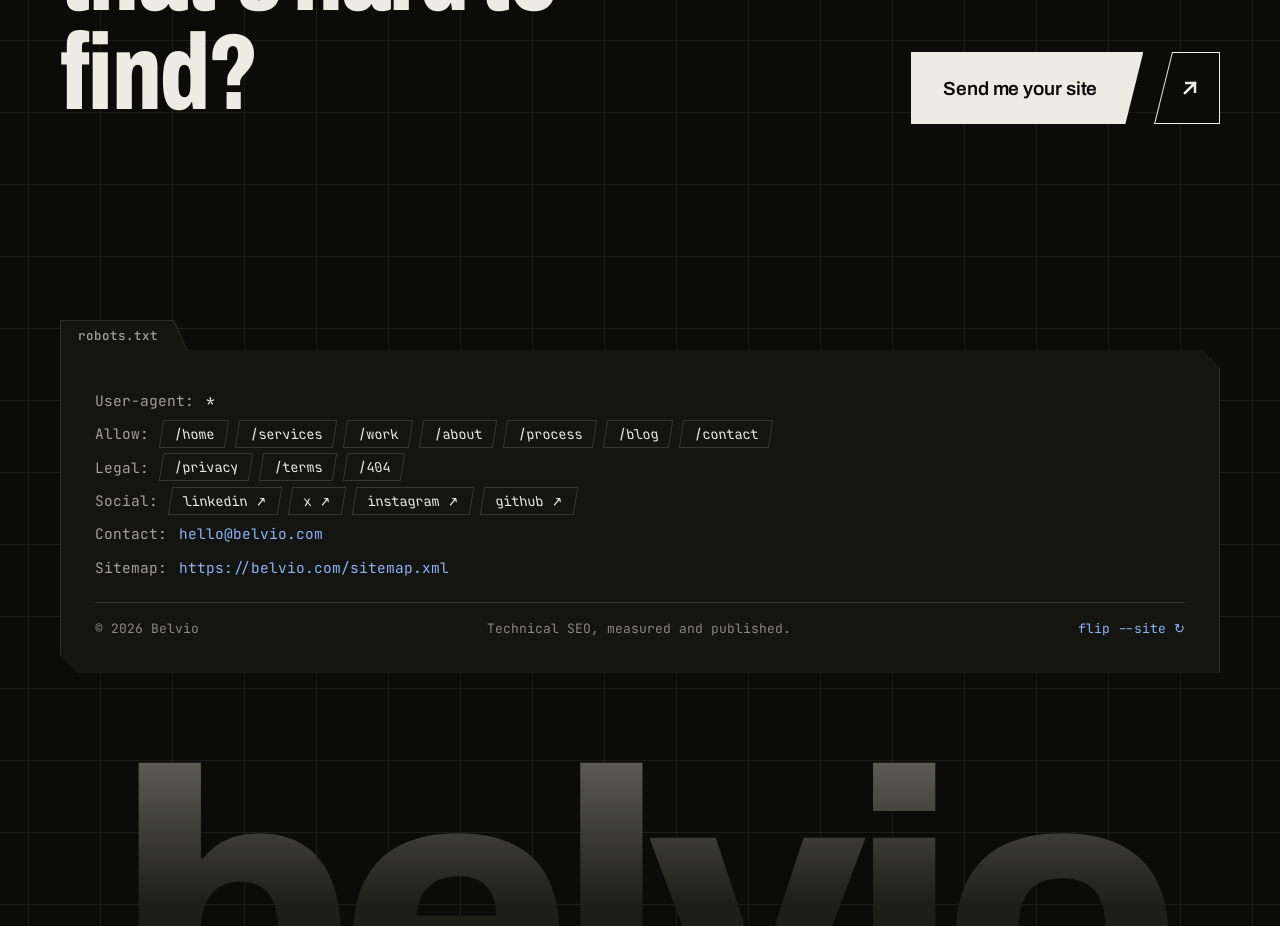
==== commit f55f71b5: "v1.2" ====
--- a/about/index.html
+++ b/about/index.html
@@ -15,14 +15,14 @@
 <link rel="manifest" href="/site.webmanifest">
 <link rel="preload" href="/assets/fonts/archivo-variable.woff2" as="font" type="font/woff2" crossorigin>
 <link rel="preload" href="/assets/fonts/jetbrains-mono-variable.woff2" as="font" type="font/woff2" crossorigin>
-<script src="/assets/js/motion.js"></script>
+<script src="/assets/js/motion.js?v=3"></script>
 
-<link rel="stylesheet" href="/assets/css/vendor/lenis.css">
-<link rel="stylesheet" href="/assets/css/base.css">
-<link rel="stylesheet" href="/assets/css/layout.css">
-<link rel="stylesheet" href="/assets/css/components.css">
-<link rel="stylesheet" href="/assets/css/pages.css">
-<link rel="stylesheet" href="/assets/css/mode.css">
+<link rel="stylesheet" href="/assets/css/vendor/lenis.css?v=3">
+<link rel="stylesheet" href="/assets/css/base.css?v=3">
+<link rel="stylesheet" href="/assets/css/layout.css?v=3">
+<link rel="stylesheet" href="/assets/css/components.css?v=3">
+<link rel="stylesheet" href="/assets/css/pages.css?v=3">
+<link rel="stylesheet" href="/assets/css/mode.css?v=3">
 <script type="application/ld+json">{"@context": "https://schema.org", "@type": "AboutPage", "name": "About Belvio", "url": "https://belvio.com/about/", "mainEntity": {"@type": "Organization", "@id": "https://belvio.com/#org", "name": "Belvio", "url": "https://belvio.com/", "logo": "https://belvio.com/assets/img/logo.svg", "email": "hello@belvio.com", "founder": {"@type": "Person", "name": "Belal", "jobTitle": "Founder"}}}</script><script type="application/ld+json">{"@context": "https://schema.org", "@type": "BreadcrumbList", "itemListElement": [{"@type": "ListItem", "position": 1, "name": "Home", "item": "https://belvio.com/"}, {"@type": "ListItem", "position": 2, "name": "About", "item": "https://belvio.com/about/"}]}</script>
 </head>
 <body>
@@ -30,8 +30,8 @@
 <div class="bg-grid" aria-hidden="true"></div><div class="bg-glow" aria-hidden="true"></div>
 <header class="site-header"><a class="skip" href="#main">Skip to content</a>
 <nav class="nav" aria-label="Main"><a class="nav__logo" href="/" aria-label="Belvio, home"><svg class="logo-mark" viewBox="0 0 100 71.8" aria-hidden="true"><path fill="currentColor" fill-rule="evenodd" d="M22.4 1.9Q23.7 0.1 25.9 0.1L46.3 0.1Q48.5 0.1 48.3 2.3L47.0 22.0Q46.9 23.4 48.3 23.4L89.2 23.4Q91.8 23.4 93.4 25.4L98.5 31.7Q100.0 33.6 99.8 36.0L99.0 48.5Q98.8 50.9 97.3 52.8L84.1 69.8Q82.6 71.7 80.2 71.7L57.5 71.7Q56.5 71.7 55.6 71.3L52.1 69.6Q51.4 69.3 50.6 69.5L44.7 71.4Q43.7 71.7 42.7 71.7L3.4 71.7Q1.0 71.7 1.5 69.4L14.0 14.8Q14.5 12.5 15.9 10.6Z M38.0 44.0L66.5 44.0L58.5 53.5L35.5 53.5Z"/></svg><span class="nav__name"><b>Belvio</b><i>belvio.com</i></span></a>
-<ul class="nav__links" id="menu"><li class="nav__menu-top"><button class="mode mode--menu" type="button" aria-pressed="false" aria-label="Flip the site: switch between the back end and the front end view"><span class="mode__ico" aria-hidden="true"></span><span class="mode__bl"><span class="t1">Flip the site</span><span class="t2" aria-hidden="true"><span class="mb">See the front end</span><span class="mf">See the back end</span></span></span></button></li><li><a href="/" data-key="home"><span class="p">/home</span><span class="w">Home</span><small>200</small></a></li><li><a href="/#services" data-key="services"><span class="p">/services</span><span class="w">Services</span><small>200</small></a></li><li><a href="/#work" data-key="work"><span class="p">/work</span><span class="w">Work</span><small>200</small></a></li><li><a href="/#process" data-key="process"><span class="p">/process</span><span class="w">Process</span><small>200</small></a></li><li><a href="/#about" data-key="about" class="is-active" aria-current="page"><span class="p">/about</span><span class="w">About</span><small>200</small></a></li><li><a href="/blog/" data-key="blog"><span class="p">/blog</span><span class="w">Blog</span><small>200</small></a></li><li class="nav__menu-extra"><a class="btn " href="/contact/"><span class="btn__body"><span class="btn__bl"><span class="t1">Send me your site</span><span class="t2" aria-hidden="true"><span class="mb">Crawl it now</span><span class="mf">Let's go</span></span></span></span><span class="btn__chip" aria-hidden="true"><svg class="i1" viewBox="0 0 16 16" fill="none" stroke="currentColor" stroke-width="2" stroke-linecap="square"><path d="M4 12L12 4M5 4h7v7"/></svg><svg class="i2" viewBox="0 0 16 16" fill="none" stroke="currentColor" stroke-width="2" stroke-linecap="square"><path d="M4 12L12 4M5 4h7v7"/></svg></span></a><p>User-agent: *<br>Sitemap: belvio.com/sitemap.xml</p></li></ul>
-<span class="nav__cta"><button class="mode" type="button" aria-pressed="false" aria-label="Flip the site: switch between the back end and the front end view"><span class="mode__ico" aria-hidden="true"></span><span class="mode__bl"><span class="t1">Flip the site</span><span class="t2" aria-hidden="true"><span class="mb">See the front end</span><span class="mf">See the back end</span></span></span></button><a class="btn btn--sm" href="/contact/"><span class="btn__body"><span class="btn__bl"><span class="t1">Send me your site</span><span class="t2" aria-hidden="true"><span class="mb">Crawl it now</span><span class="mf">Let's go</span></span></span></span><span class="btn__chip" aria-hidden="true"><svg class="i1" viewBox="0 0 16 16" fill="none" stroke="currentColor" stroke-width="2" stroke-linecap="square"><path d="M4 12L12 4M5 4h7v7"/></svg><svg class="i2" viewBox="0 0 16 16" fill="none" stroke="currentColor" stroke-width="2" stroke-linecap="square"><path d="M4 12L12 4M5 4h7v7"/></svg></span></a></span>
+<ul class="nav__links" id="menu"><li><a href="/" data-key="home"><span class="p">/home</span><span class="w">Home</span><small>200</small></a></li><li><a href="/#services" data-key="services"><span class="p">/services</span><span class="w">Services</span><small>200</small></a></li><li><a href="/#work" data-key="work"><span class="p">/work</span><span class="w">Work</span><small>200</small></a></li><li><a href="/#process" data-key="process"><span class="p">/process</span><span class="w">Process</span><small>200</small></a></li><li><a href="/#about" data-key="about" class="is-active" aria-current="page"><span class="p">/about</span><span class="w">About</span><small>200</small></a></li><li><a href="/blog/" data-key="blog"><span class="p">/blog</span><span class="w">Blog</span><small>200</small></a></li><li class="nav__menu-extra"><a class="btn " href="/contact/"><span class="btn__body"><span class="btn__bl"><span class="t1">Send me your site</span><span class="t2" aria-hidden="true"><span class="mb">Crawl it now</span><span class="mf">Let's go</span></span></span></span><span class="btn__chip" aria-hidden="true"><svg class="i1" viewBox="0 0 16 16" fill="none" stroke="currentColor" stroke-width="2" stroke-linecap="square"><path d="M4 12L12 4M5 4h7v7"/></svg><svg class="i2" viewBox="0 0 16 16" fill="none" stroke="currentColor" stroke-width="2" stroke-linecap="square"><path d="M4 12L12 4M5 4h7v7"/></svg></span></a><p>User-agent: *<br>Sitemap: belvio.com/sitemap.xml</p></li></ul>
+<span class="nav__cta"><button class="tmode" type="button" aria-label="Switch to light mode"><svg class="tmode__moon" viewBox="0 0 24 24" aria-hidden="true"><path class="tm-m" d="M20.2 14.6A8.6 8.6 0 0 1 9.4 3.8a8.6 8.6 0 1 0 10.8 10.8z"/><path class="tm-s s1" d="M17.5 3.2v3.2M15.9 4.8h3.2"/><path class="tm-s s2" d="M20.6 8.6v2M19.6 9.6h2"/></svg><svg class="tmode__sun" viewBox="0 0 24 24" aria-hidden="true"><circle class="tm-c" cx="12" cy="12" r="4.3"/><g class="tm-r"><path d="M12 2.2v3M12 18.8v3M2.2 12h3M18.8 12h3M5.1 5.1l2.1 2.1M16.8 16.8l2.1 2.1M5.1 18.9l2.1-2.1M16.8 7.2l2.1-2.1"/></g></svg></button><a class="btn btn--sm" href="/contact/"><span class="btn__body"><span class="btn__bl"><span class="t1">Send me your site</span><span class="t2" aria-hidden="true"><span class="mb">Crawl it now</span><span class="mf">Let's go</span></span></span></span><span class="btn__chip" aria-hidden="true"><svg class="i1" viewBox="0 0 16 16" fill="none" stroke="currentColor" stroke-width="2" stroke-linecap="square"><path d="M4 12L12 4M5 4h7v7"/></svg><svg class="i2" viewBox="0 0 16 16" fill="none" stroke="currentColor" stroke-width="2" stroke-linecap="square"><path d="M4 12L12 4M5 4h7v7"/></svg></span></a></span>
 <button class="nav__toggle" type="button" aria-expanded="false" aria-controls="menu" aria-label="Open menu"><span class="nav__bars"></span></button></nav></header>
 <main id="main">
 <section class="page-hero" data-snap-section><div class="wrap"><h1 data-reveal>SEO you can <mark class="hl">verify.</mark></h1><p class="lede" data-reveal>Belvio is run by Belal, Founder. Technical audits, keyword research and on-page strategy, with every change tested against a baseline.</p></div></section><section class="sec "><div class="wrap"><div class="sec__in"><div class="crawl" data-reveal><span><span class="mb">GET /about/why</span><span class="mf">Why me</span></span><b>crawled ✓ indexed ✓</b></div><div class="head"><h2 data-reveal>Why work <mark class="hl">with me.</mark></h2><p data-reveal>Because every claim comes with a way to check it.</p></div><div class="grid-3"><article class="card " data-reveal><div class="card__tab"><span>why</span><em>&nbsp;baseline</em></div><div class="card__body"><h3>Baseline first</h3><p>Before I change anything, I record where the site stands. Without a starting point, nobody can say whether a change worked.</p></div></article><article class="card " data-reveal><div class="card__tab"><span>why</span><em>&nbsp;one-at-a-time</em></div><div class="card__body"><h3>One batch at a time</h3><p>Changes go in small batches so a win or a loss can be traced to its cause.</p></div></article><article class="card " data-reveal><div class="card__tab"><span>why</span><em>&nbsp;plain</em></div><div class="card__body"><h3>Plain English</h3><p>Reports are written for the person paying, not for another SEO. If a sentence needs a glossary, I rewrite it.</p></div></article></div></div></div></section><section class="sec "><div class="wrap"><div class="sec__in"><div class="crawl" data-reveal><span><span class="mb">GET /about/principles</span><span class="mf">Principles</span></span><b>crawled ✓ indexed ✓</b></div><div class="head"><h2 data-reveal>How I <mark class="hl">work.</mark></h2><p data-reveal>Four rules I don't bend.</p></div><div class="grid-2"><article class="card " data-reveal><div class="card__tab"><span>rule</span><em>&nbsp;numbers</em></div><div class="card__body"><h3>No result without a baseline</h3><p>If I can't show the before, I won't claim the after.</p></div></article><article class="card " data-reveal><div class="card__tab"><span>rule</span><em>&nbsp;explained</em></div><div class="card__body"><h3>Every fix explained</h3><p>You get the reason behind each change, not just the change.</p></div></article><article class="card " data-reveal><div class="card__tab"><span>rule</span><em>&nbsp;open</em></div><div class="card__body"><h3>Nothing hidden</h3><p>You see the full list of problems, including the ones I won't fix.</p></div></article><article class="card " data-reveal><div class="card__tab"><span>rule</span><em>&nbsp;yours</em></div><div class="card__body"><h3>You keep every file</h3><p>Reports, sheets and logs are yours the day they're delivered.</p></div></article></div></div></div></section><section class="sec "><div class="wrap"><div class="sec__in"><div class="crawl" data-reveal><span><span class="mb">GET /about/tools</span><span class="mf">Tools</span></span><b>crawled ✓ indexed ✓</b></div><div class="split"><div data-reveal><h2>Tools I <mark class="hl">use.</mark></h2><p class="lede">Standard, checkable tools. Nothing exotic, so anyone can repeat my checks.</p></div><article class="card " data-reveal><div class="card__tab"><span>tools</span><em>&nbsp;stack</em></div><div class="card__body"><h3>The kit</h3><ul><li>Google Search Console</li><li>Lighthouse</li><li>A desktop site crawler</li><li>A spreadsheet</li></ul></div></article></div></div></div></section><section class="sec "><div class="wrap"><div class="sec__in"><div class="crawl" data-reveal><span><span class="mb">GET /about/log</span><span class="mf">Log</span></span><b>crawled ✓ indexed ✓</b></div><div class="split"><div data-reveal><h2>What I've <mark class="hl">done.</mark></h2><p class="lede">Only published work goes here.</p></div><ol class="timeline" data-reveal><li><time datetime="2026-10-14">Oct 2026</time>Published <a href="/blog/posts/how-google-crawls-and-indexes/" style="color:var(--link)">How Google finds, crawls and indexes your pages</a>.</li><li class="open"><time>Next</time>New entries are added as work is published.</li></ol></div></div></div></section><!-- LATER, only when real: certifications, client quotes, client logos. Never add placeholders with invented names. --><section class="sec "><div class="wrap"><div class="sec__in"><div class="crawl" data-reveal><span><span class="mb">GET /contact</span><span class="mf">Contact</span></span><b>crawled ✓ indexed ✓</b></div><div class="cta"><div class="row"><h2 data-reveal>Got a site that's <mark class="hl">hard to find?</mark></h2><div data-reveal><a class="btn btn--lg" href="/contact/"><span class="btn__body"><span class="btn__bl"><span class="t1">Send me your site</span><span class="t2" aria-hidden="true"><span class="mb">Crawl it now</span><span class="mf">Let's go</span></span></span></span><span class="btn__chip" aria-hidden="true"><svg class="i1" viewBox="0 0 16 16" fill="none" stroke="currentColor" stroke-width="2" stroke-linecap="square"><path d="M4 12L12 4M5 4h7v7"/></svg><svg class="i2" viewBox="0 0 16 16" fill="none" stroke="currentColor" stroke-width="2" stroke-linecap="square"><path d="M4 12L12 4M5 4h7v7"/></svg></span></a></div></div></div></div></div></section>
@@ -44,18 +44,18 @@
 <div class="line"><span class="k"><span class="mb">Social:</span><span class="mf">Social</span></span><a class="rchip" href="https://www.linkedin.com/" target="_blank" rel="noopener"><span><span class="mb">linkedin ↗</span><span class="mf">LinkedIn ↗</span></span></a><a class="rchip" href="https://x.com/" target="_blank" rel="noopener"><span><span class="mb">x ↗</span><span class="mf">X ↗</span></span></a><a class="rchip" href="https://www.instagram.com/" target="_blank" rel="noopener"><span><span class="mb">instagram ↗</span><span class="mf">Instagram ↗</span></span></a><a class="rchip" href="https://github.com/" target="_blank" rel="noopener"><span><span class="mb">github ↗</span><span class="mf">GitHub ↗</span></span></a></div>
 <div class="line line--inline"><span class="k"><span class="mb">Contact:</span><span class="mf">Email</span></span> <a href="mailto:hello@belvio.com">hello@belvio.com</a></div>
 <div class="line mb"><span class="k">Sitemap:</span> <a href="/sitemap.xml">https://belvio.com/sitemap.xml</a></div>
-<div class="robots__legal"><span>© 2026 Belvio</span><span><span class="mb">Technical SEO, measured and published.</span><span class="mf">Audits you can check.</span></span></div></div></div>
+<div class="robots__legal"><span>© 2026 Belvio</span><span><span class="mb">Technical SEO, measured and published.</span><span class="mf">Audits you can check.</span></span><button class="flip-link" type="button" aria-label="Flip the site: switch between the back end and the front end view"><span class="mb">flip --site</span><span class="mf">Flip the site</span> <b aria-hidden="true">&#8635;</b></button></div></div></div>
 <div class="wm" aria-hidden="true" data-reveal>belvio</div></div></footer>
-<script src="/assets/js/vendor/lenis.min.js"></script>
-<script src="/assets/js/smooth.js"></script>
-<script src="/assets/js/nav.js"></script>
-<script src="/assets/js/mode.js"></script>
-<script src="/assets/js/buttons.js"></script>
-<script src="/assets/js/grid.js"></script>
+<script src="/assets/js/vendor/lenis.min.js?v=3"></script>
+<script src="/assets/js/smooth.js?v=3"></script>
+<script src="/assets/js/nav.js?v=3"></script>
+<script src="/assets/js/mode.js?v=3"></script>
+<script src="/assets/js/buttons.js?v=3"></script>
+<script src="/assets/js/grid.js?v=3"></script>
 
 
 
 
-<script src="/assets/js/reveal.js"></script>
+<script src="/assets/js/reveal.js?v=3"></script>
 </body>
 </html>
--- a/assets/css/pages.css
+++ b/assets/css/pages.css
@@ -63,7 +63,7 @@
   .hero__right{padding-top:8px;max-width:420px}
 }
 @media (max-width:720px){
-  .hero{min-height:0;padding-top:104px}
+  .hero{padding-top:104px}
   .hero__right{max-width:none}
 }
 /* ---- inner pages ---- */
@@ -172,5 +172,5 @@
 @media (max-width:720px){
   .hero__right{display:none}
   .hero__cta{display:block;margin-top:44px}
-  .hero{min-height:0;padding-bottom:64px}
+  .hero{min-height:calc(100svh + 28px);justify-content:flex-start;padding-bottom:64px}
 }
--- a/assets/css/mode.css
+++ b/assets/css/mode.css
@@ -325,3 +325,78 @@
 .nav__links li.nav__menu-top{display:none}
 .nav__links li:nth-child(8){--i:7}
 @media (max-width:900px){.nav__links li.nav__menu-top{display:block}}
+
+/* back end: "ranking." sits on its own third line, same as the front end */
+html:not([data-mode="front"]) .hero h1 .hl--blue{display:block}
+
+/* ---- theme icon in the nav: moon on the back end, sun on the front end ---- */
+@property --rr{syntax:"<length>";inherits:false;initial-value:0px}
+.nav__cta{display:flex;align-items:center;gap:14px}
+.tmode{position:relative;flex:none;display:block;box-sizing:border-box;width:44px;min-width:44px;height:44px;min-height:44px;margin:0;padding:0;border:1px solid var(--line);background:transparent;color:var(--ink);cursor:pointer;transform:skewX(-9deg);-webkit-tap-highlight-color:transparent;touch-action:manipulation;transition:background .25s,border-color .25s,color .25s}
+.tmode:focus-visible{outline:2px solid var(--link);outline-offset:4px}
+.tmode svg{position:absolute;left:50%;top:50%;margin:-11px 0 0 -11px;display:block;width:22px;height:22px;min-width:22px;transform:skewX(9deg);fill:none;stroke:currentColor;stroke-width:1.7;stroke-linecap:round;stroke-linejoin:round;transition:transform .7s var(--ease,ease),opacity .45s}
+.tmode:hover{background:var(--ink);color:#0b0b09;border-color:var(--ink)}
+/* which icon shows */
+html[data-mode="back"] .tmode__sun,html:not([data-mode]) .tmode__sun{opacity:0;transform:skewX(9deg) rotate(100deg) scale(.2)}
+html[data-mode="front"] .tmode__moon{opacity:0;transform:skewX(9deg) rotate(-100deg) scale(.2)}
+/* moon: rocks gently, stars twinkle */
+.tm-m{fill:currentColor;fill-opacity:.15;transform-origin:12px 12px;animation:tmrock 5s ease-in-out infinite}
+.tm-s{stroke-width:1.5;transform-box:fill-box;transform-origin:center;animation:tmtw 2.6s ease-in-out infinite}
+.tm-s.s2{animation-delay:1.1s}
+@keyframes tmrock{0%,100%{transform:rotate(-7deg)}50%{transform:rotate(9deg)}}
+@keyframes tmtw{0%,100%{opacity:.25;transform:scale(.6)}50%{opacity:1;transform:scale(1.15)}}
+.tmode:hover .tm-s{animation-duration:.9s}
+/* sun: rays turn, core breathes */
+.tm-c{fill:currentColor;fill-opacity:.2;transform-origin:12px 12px;animation:tmcore 3.4s ease-in-out infinite}
+.tm-r{transform-origin:12px 12px;animation:tmspin 16s linear infinite}
+@keyframes tmspin{to{transform:rotate(360deg)}}
+@keyframes tmcore{0%,100%{transform:scale(1)}50%{transform:scale(1.14)}}
+.tmode:hover .tm-r{animation-duration:3.5s}
+/* front end: round, outlined, blue shadow like the other buttons */
+html[data-mode="front"] .tmode{transform:none;border:2px solid #111110;border-radius:50%;background:#fffdf6;color:#111110;box-shadow:3px 3px 0 #2f55f0}
+html[data-mode="front"] .tmode svg{transform:none;stroke-width:2}
+html[data-mode="front"] .tmode__moon{transform:rotate(-100deg) scale(.2)}
+html[data-mode="front"] .tmode:hover{background:#fcd949;color:#111110;border-color:#111110}
+html[data-mode="front"] .tmode:active{transform:translate(3px,3px);box-shadow:0 0 0 #2f55f0;transition:none}
+html[data-mode="back"] .tmode:active{transform:skewX(-9deg) scale(.94);transition:none}
+@media (max-width:900px){
+  .nav .nav__cta{display:flex;position:absolute;left:var(--gutter);top:50%;transform:translateY(-50%)}
+  .nav .nav__cta .btn{display:none}
+}
+@media (prefers-reduced-motion:reduce){.tm-m,.tm-s,.tm-c,.tm-r{animation:none}}
+/* the change: the other mode opens as a ring from the icon, with a bright edge */
+::view-transition-group(root){animation:none}
+::view-transition-old(root),::view-transition-new(root){animation:none;mix-blend-mode:normal}
+::view-transition-old(root){z-index:1}::view-transition-new(root){z-index:2}
+.tm-ring{position:fixed;pointer-events:none;--rr:0px;view-transition-name:tmring;mask-image:radial-gradient(circle at center,transparent calc(var(--rr) - 120px),#000 calc(var(--rr) - 70px),#000 calc(var(--rr) - 4px),transparent var(--rr));-webkit-mask-image:radial-gradient(circle at center,transparent calc(var(--rr) - 120px),#000 calc(var(--rr) - 70px),#000 calc(var(--rr) - 4px),transparent var(--rr))}
+.tm-ring.to-light{background:repeating-conic-gradient(from 0deg,rgba(252,201,40,.95) 0 3deg,rgba(255,236,150,.35) 3deg 9deg,rgba(252,201,40,.0) 9deg 20deg)}
+.tm-ring.to-dark{background:repeating-conic-gradient(from 0deg,rgba(138,180,248,.95) 0 1.2deg,rgba(138,180,248,.18) 1.2deg 7deg,rgba(138,180,248,0) 7deg 13deg)}
+::view-transition-group(tmring),::view-transition-image-pair(tmring){animation:none}
+::view-transition-old(tmring){display:none}
+::view-transition-new(tmring){animation:none}
+.flip-link{display:inline-flex;align-items:center;gap:8px;padding:0;border:0;background:none;color:var(--link);font:inherit;cursor:pointer;text-decoration:underline;text-decoration-color:transparent;text-underline-offset:4px;transition:text-decoration-color .2s}
+.flip-link:hover,.flip-link:focus-visible{text-decoration-color:currentColor}
+.flip-link b{font-weight:400;display:inline-block;transition:transform .5s var(--ease,ease)}
+.flip-link:hover b{transform:rotate(180deg)}
+html[data-mode="front"] .flip-link{color:var(--blue);font-weight:600}
+
+/* ---- same place in both modes (desktop): header, hero text, search card ---- */
+@media (min-width:901px){
+  .nav__logo{flex:0 0 150px}
+  .nav__cta .btn{min-width:220px}
+  html[data-mode="front"] .nav__cta .btn{justify-content:space-between}
+  .nav__links{width:min(470px,38vw);justify-content:space-between;gap:0!important}
+  html[data-mode="front"] .nav__links a{padding:8px 10px}
+}
+@media (min-width:721px){
+  .hero h1{min-height:calc(clamp(48px,7.6vw,112px) * 3 + 2px)}
+  .serp{margin-top:28px!important;min-height:348px}
+}
+html:not([data-mode="front"]) .serp__search{display:flex;align-items:center;gap:10px;margin-bottom:18px;padding:9px 13px;border:1px solid var(--line);background:rgba(255,255,255,.03);font:500 13px/1 var(--mono);color:var(--ink);clip-path:polygon(0 0,calc(100% - 8px) 0,100% 8px,100% 100%,8px 100%,0 calc(100% - 8px))}
+html:not([data-mode="front"]) .serp__search svg{width:15px;height:15px;flex:none;fill:none;stroke:var(--link);stroke-width:2.4;stroke-linecap:round}
+/* the icon button always stays on top and visible during the change */
+.tmode{view-transition-name:tmbtn;min-width:44px;min-height:44px;box-sizing:border-box;appearance:none;-webkit-appearance:none}
+::view-transition-group(tmbtn),::view-transition-image-pair(tmbtn){animation:none}
+::view-transition-old(tmbtn){display:none}
+::view-transition-new(tmbtn){animation:none}
+@media (min-width:721px){html[data-mode="front"] .spider__tag{min-width:253px;justify-content:space-between}}
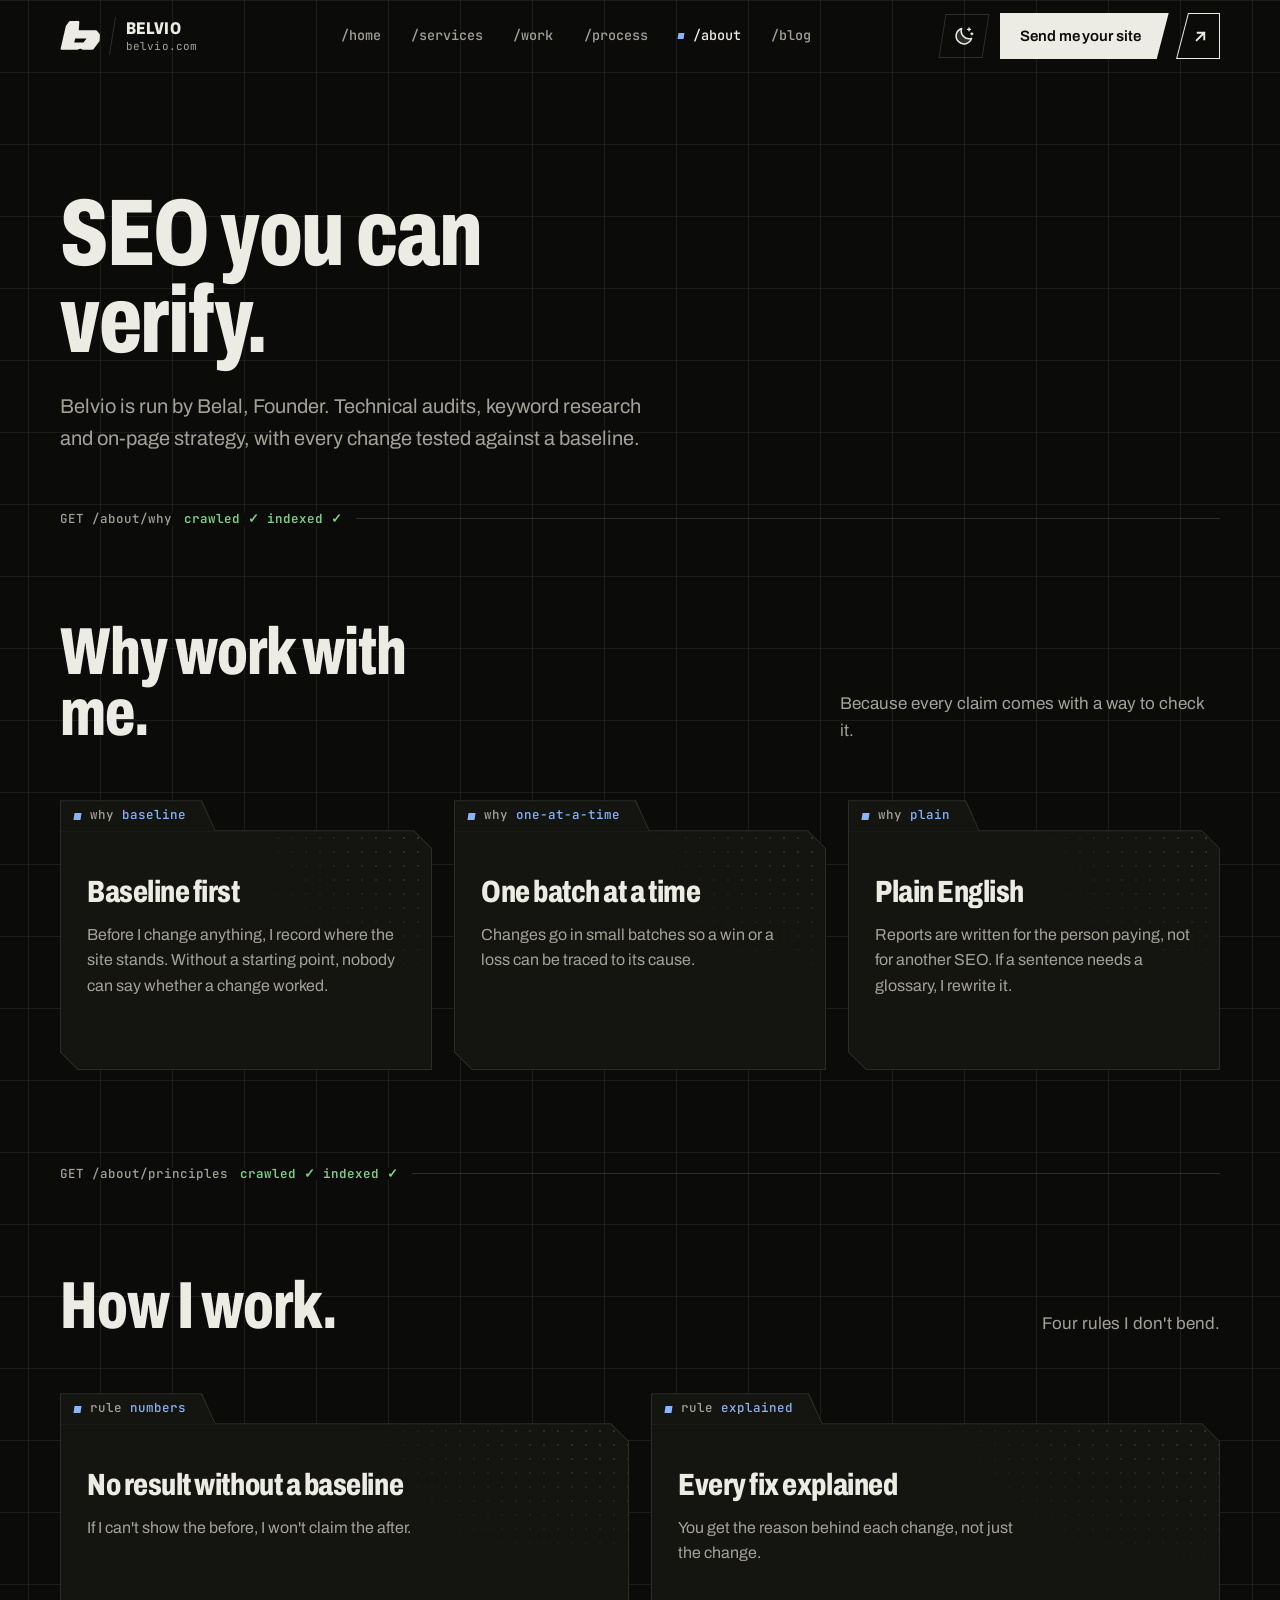
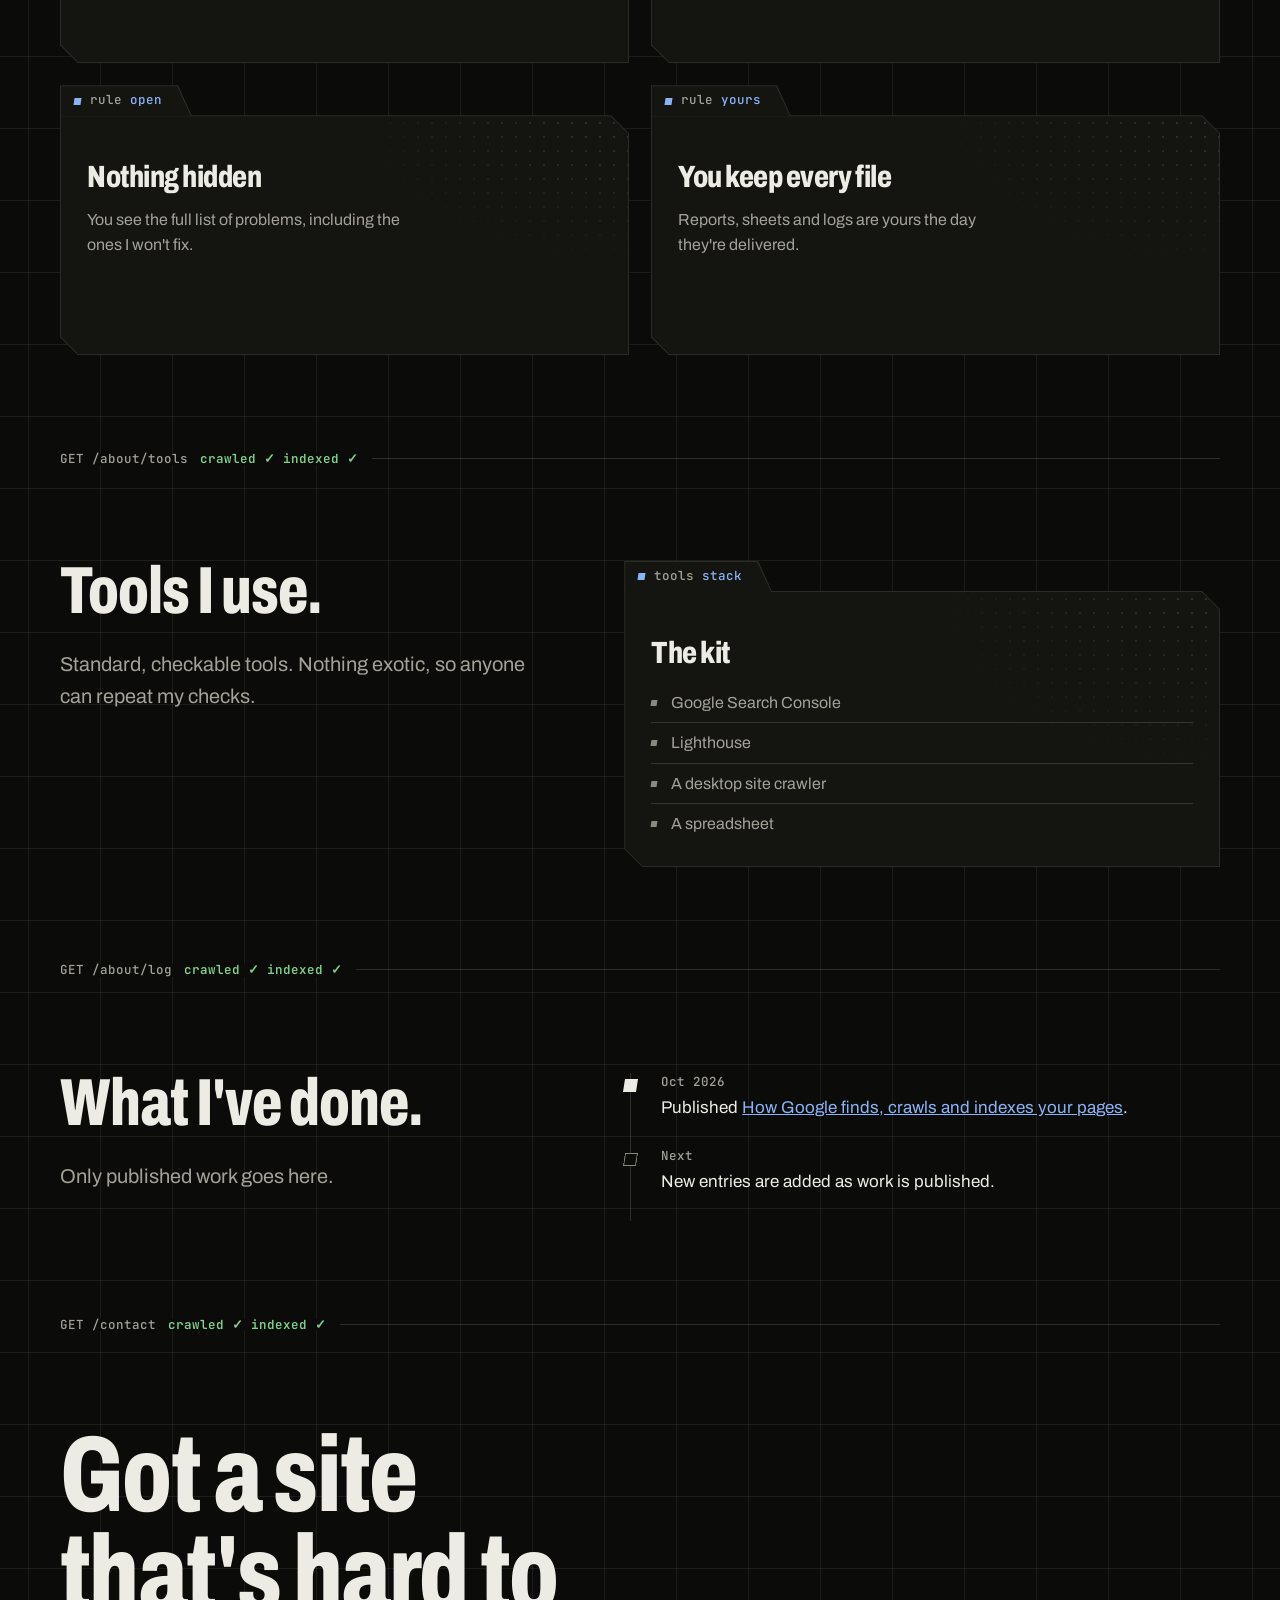
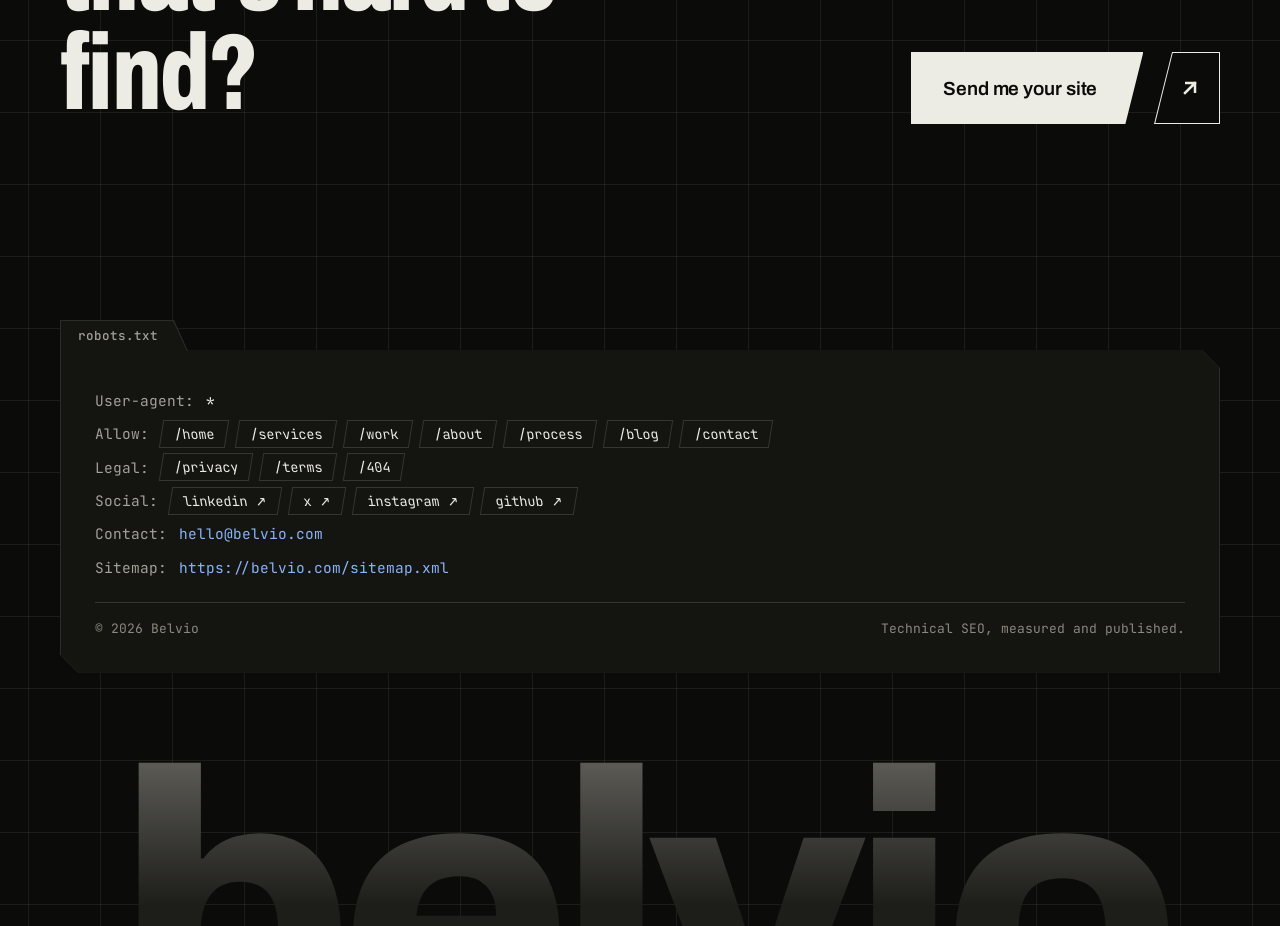
==== commit 549c00fe: "v1.3" ====
--- a/about/index.html
+++ b/about/index.html
@@ -44,7 +44,7 @@
 <div class="line"><span class="k"><span class="mb">Social:</span><span class="mf">Social</span></span><a class="rchip" href="https://www.linkedin.com/" target="_blank" rel="noopener"><span><span class="mb">linkedin ↗</span><span class="mf">LinkedIn ↗</span></span></a><a class="rchip" href="https://x.com/" target="_blank" rel="noopener"><span><span class="mb">x ↗</span><span class="mf">X ↗</span></span></a><a class="rchip" href="https://www.instagram.com/" target="_blank" rel="noopener"><span><span class="mb">instagram ↗</span><span class="mf">Instagram ↗</span></span></a><a class="rchip" href="https://github.com/" target="_blank" rel="noopener"><span><span class="mb">github ↗</span><span class="mf">GitHub ↗</span></span></a></div>
 <div class="line line--inline"><span class="k"><span class="mb">Contact:</span><span class="mf">Email</span></span> <a href="mailto:hello@belvio.com">hello@belvio.com</a></div>
 <div class="line mb"><span class="k">Sitemap:</span> <a href="/sitemap.xml">https://belvio.com/sitemap.xml</a></div>
-<div class="robots__legal"><span>© 2026 Belvio</span><span><span class="mb">Technical SEO, measured and published.</span><span class="mf">Audits you can check.</span></span><button class="flip-link" type="button" aria-label="Flip the site: switch between the back end and the front end view"><span class="mb">flip --site</span><span class="mf">Flip the site</span> <b aria-hidden="true">&#8635;</b></button></div></div></div>
+<div class="robots__legal"><span>© 2026 Belvio</span><span><span class="mb">Technical SEO, measured and published.</span><span class="mf">Audits you can check.</span></span></div></div></div>
 <div class="wm" aria-hidden="true" data-reveal>belvio</div></div></footer>
 <script src="/assets/js/vendor/lenis.min.js?v=3"></script>
 <script src="/assets/js/smooth.js?v=3"></script>
--- a/assets/css/base.css
+++ b/assets/css/base.css
@@ -18,7 +18,6 @@
   --gutter:clamp(20px,4vw,40px);
   --ease:cubic-bezier(.16,1,.3,1);
   --ease-io:cubic-bezier(.76,0,.24,1);
-  --gx:-999px;--gy:-999px;
 }
 *,*::before,*::after{box-sizing:border-box}
 html{-webkit-text-size-adjust:100%;background:var(--bg);scroll-behavior:smooth}
@@ -50,6 +49,7 @@
   background-size:72px 72px;background-position:center top;
 }
 .bg-glow{
+  --gx:-999px;--gy:-999px;contain:strict;will-change:mask-image;
   position:fixed;inset:0;
   background-image:linear-gradient(to right,rgba(138,180,248,.30) 1px,transparent 1px),linear-gradient(to bottom,rgba(138,180,248,.30) 1px,transparent 1px);
   background-size:72px 72px;background-position:center top;
--- a/assets/css/mode.css
+++ b/assets/css/mode.css
@@ -330,7 +330,6 @@
 html:not([data-mode="front"]) .hero h1 .hl--blue{display:block}
 
 /* ---- theme icon in the nav: moon on the back end, sun on the front end ---- */
-@property --rr{syntax:"<length>";inherits:false;initial-value:0px}
 .nav__cta{display:flex;align-items:center;gap:14px}
 .tmode{position:relative;flex:none;display:block;box-sizing:border-box;width:44px;min-width:44px;height:44px;min-height:44px;margin:0;padding:0;border:1px solid var(--line);background:transparent;color:var(--ink);cursor:pointer;transform:skewX(-9deg);-webkit-tap-highlight-color:transparent;touch-action:manipulation;transition:background .25s,border-color .25s,color .25s}
 .tmode:focus-visible{outline:2px solid var(--link);outline-offset:4px}
@@ -364,21 +363,9 @@
   .nav .nav__cta .btn{display:none}
 }
 @media (prefers-reduced-motion:reduce){.tm-m,.tm-s,.tm-c,.tm-r{animation:none}}
-/* the change: the other mode opens as a ring from the icon, with a bright edge */
-::view-transition-group(root){animation:none}
-::view-transition-old(root),::view-transition-new(root){animation:none;mix-blend-mode:normal}
-::view-transition-old(root){z-index:1}::view-transition-new(root){z-index:2}
-.tm-ring{position:fixed;pointer-events:none;--rr:0px;view-transition-name:tmring;mask-image:radial-gradient(circle at center,transparent calc(var(--rr) - 120px),#000 calc(var(--rr) - 70px),#000 calc(var(--rr) - 4px),transparent var(--rr));-webkit-mask-image:radial-gradient(circle at center,transparent calc(var(--rr) - 120px),#000 calc(var(--rr) - 70px),#000 calc(var(--rr) - 4px),transparent var(--rr))}
-.tm-ring.to-light{background:repeating-conic-gradient(from 0deg,rgba(252,201,40,.95) 0 3deg,rgba(255,236,150,.35) 3deg 9deg,rgba(252,201,40,.0) 9deg 20deg)}
-.tm-ring.to-dark{background:repeating-conic-gradient(from 0deg,rgba(138,180,248,.95) 0 1.2deg,rgba(138,180,248,.18) 1.2deg 7deg,rgba(138,180,248,0) 7deg 13deg)}
-::view-transition-group(tmring),::view-transition-image-pair(tmring){animation:none}
-::view-transition-old(tmring){display:none}
-::view-transition-new(tmring){animation:none}
-.flip-link{display:inline-flex;align-items:center;gap:8px;padding:0;border:0;background:none;color:var(--link);font:inherit;cursor:pointer;text-decoration:underline;text-decoration-color:transparent;text-underline-offset:4px;transition:text-decoration-color .2s}
-.flip-link:hover,.flip-link:focus-visible{text-decoration-color:currentColor}
-.flip-link b{font-weight:400;display:inline-block;transition:transform .5s var(--ease,ease)}
-.flip-link:hover b{transform:rotate(180deg)}
-html[data-mode="front"] .flip-link{color:var(--blue);font-weight:600}
+/* the change: the spider spins a web (see mode.js) */
+.tm-web{position:fixed;inset:0;z-index:200;pointer-events:none;will-change:opacity}
+.tm-web svg{display:block;width:100%;height:100%}
 
 /* ---- same place in both modes (desktop): header, hero text, search card ---- */
 @media (min-width:901px){
@@ -395,8 +382,5 @@
 html:not([data-mode="front"]) .serp__search{display:flex;align-items:center;gap:10px;margin-bottom:18px;padding:9px 13px;border:1px solid var(--line);background:rgba(255,255,255,.03);font:500 13px/1 var(--mono);color:var(--ink);clip-path:polygon(0 0,calc(100% - 8px) 0,100% 8px,100% 100%,8px 100%,0 calc(100% - 8px))}
 html:not([data-mode="front"]) .serp__search svg{width:15px;height:15px;flex:none;fill:none;stroke:var(--link);stroke-width:2.4;stroke-linecap:round}
 /* the icon button always stays on top and visible during the change */
-.tmode{view-transition-name:tmbtn;min-width:44px;min-height:44px;box-sizing:border-box;appearance:none;-webkit-appearance:none}
-::view-transition-group(tmbtn),::view-transition-image-pair(tmbtn){animation:none}
-::view-transition-old(tmbtn){display:none}
-::view-transition-new(tmbtn){animation:none}
+.tmode{min-width:44px;min-height:44px;box-sizing:border-box;appearance:none;-webkit-appearance:none}
 @media (min-width:721px){html[data-mode="front"] .spider__tag{min-width:253px;justify-content:space-between}}
